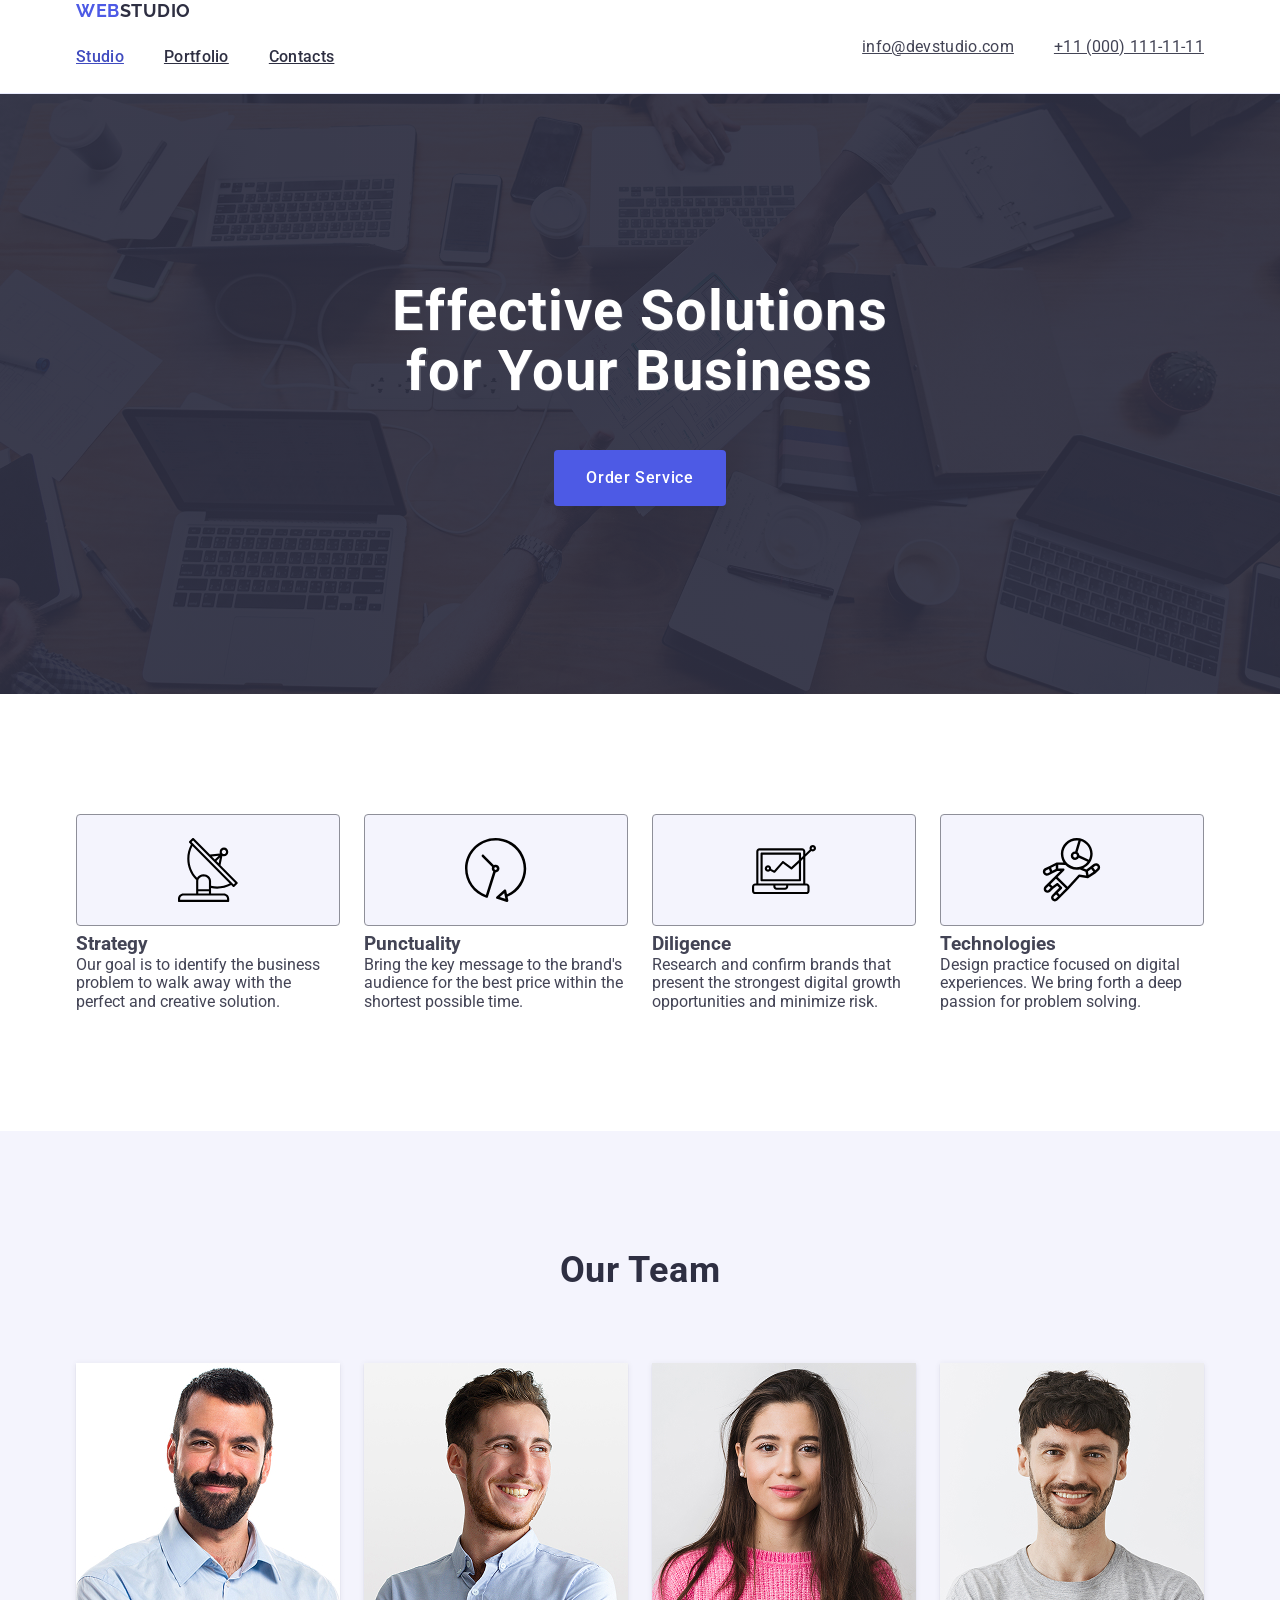
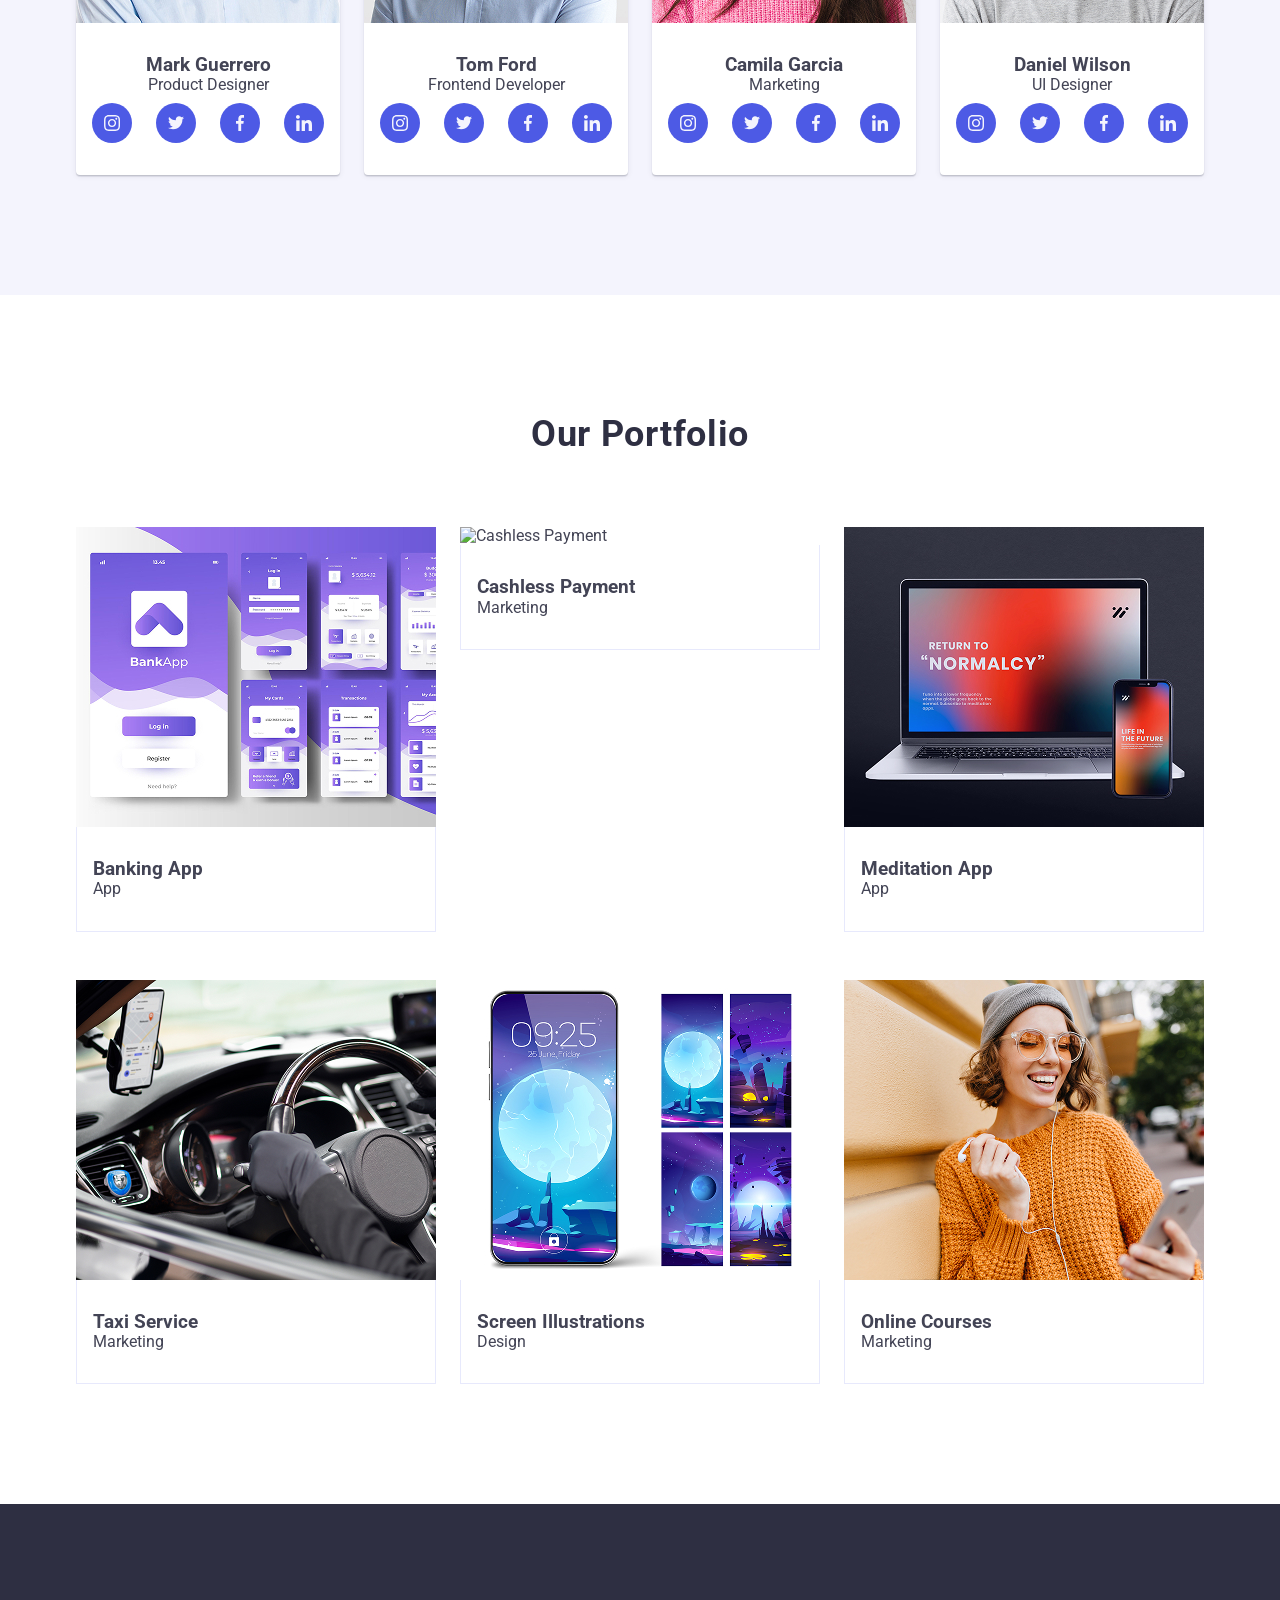
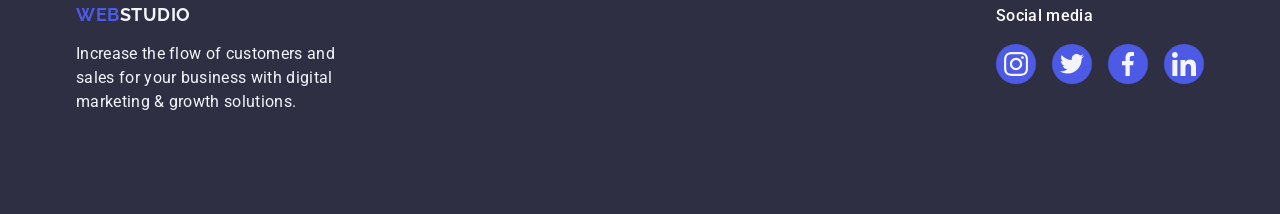
==== index.html @ 35b05208 "Fix: Moved index.html to root directory" ====
<!doctype html>
<html lang="en">
  <head>
    <meta charset="UTF-8" />
    <meta name="viewport" content="width=device-width, initial-scale=1.0" />
    <title>WebStudio</title>
    <link rel="preconnect" href="https://fonts.googleapis.com" />
    <link rel="preconnect" href="https://fonts.gstatic.com" crossorigin />
    <link
      href="https://fonts.googleapis.com/css2?family=Raleway:wght@700&family=Roboto:wght@400;500;700&display=swap"
      rel="stylesheet"
    />
    <link
      rel="stylesheet"
      href="https://cdnjs.cloudflare.com/ajax/libs/modern-normalize/2.0.0/modern-normalize.min.css"
    />
    <link rel="stylesheet" href="./css/styles.css" />
  </head>

  <body>
    <header class="header">
      <div class="container header-container">
        <nav class="header-nav">
          <a class="logo header-logo" href="./index.html"
            >Web<span class="logo-studio">Studio</span></a
          >
          <ul class="nav-list list">
            <li><a class="nav-link current" href="./index.html">Studio</a></li>
            <li><a class="nav-link" href="">Portfolio</a></li>
            <li><a class="nav-link" href="">Contacts</a></li>
          </ul>
        </nav>
        <address class="address">
          <ul class="address-list list">
            <li>
              <a class="address-link" href="mailto:info@devstudio.com"
                >info@devstudio.com</a
              >
            </li>
            <li>
              <a class="address-link" href="tel:+110001111111"
                >+11 (000) 111-11-11</a
              >
            </li>
          </ul>
        </address>
      </div>
    </header>

    <main>
      <section class="hero">
        <div class="container">
          <h1 class="hero-title">Effective Solutions for Your Business</h1>
          <button class="hero-btn" type="button">Order Service</button>
        </div>
      </section>

      <section class="section">
        <div class="container">
          <h2 class="visually-hidden">Features</h2>
          <ul class="features-list list">
            <li class="features-item">
              <div class="features-icon-box">
                <svg class="features-icon" width="64" height="64">
                  <use href="./images/icons.svg#icon-antenna"></use>
                </svg>
              </div>
              <h3 class="features-subtitle">Strategy</h3>
              <p class="features-text">
                Our goal is to identify the business problem to walk away with
                the perfect and creative solution.
              </p>
            </li>
            <li class="features-item">
              <div class="features-icon-box">
                <svg class="features-icon" width="64" height="64">
                  <use href="./images/icons.svg#icon-clock"></use>
                </svg>
              </div>
              <h3 class="features-subtitle">Punctuality</h3>
              <p class="features-text">
                Bring the key message to the brand's audience for the best price
                within the shortest possible time.
              </p>
            </li>
            <li class="features-item">
              <div class="features-icon-box">
                <svg class="features-icon" width="64" height="64">
                  <use href="./images/icons.svg#icon-diagram"></use>
                </svg>
              </div>
              <h3 class="features-subtitle">Diligence</h3>
              <p class="features-text">
                Research and confirm brands that present the strongest digital
                growth opportunities and minimize risk.
              </p>
            </li>
            <li class="features-item">
              <div class="features-icon-box">
                <svg class="features-icon" width="64" height="64">
                  <use href="./images/icons.svg#icon-astronaut"></use>
                </svg>
              </div>
              <h3 class="features-subtitle">Technologies</h3>
              <p class="features-text">
                Design practice focused on digital experiences. We bring forth a
                deep passion for problem solving.
              </p>
            </li>
          </ul>
        </div>
      </section>

      <section class="section team">
        <div class="container">
          <h2 class="section-title">Our Team</h2>
          <ul class="team-list list">
            <li class="team-item">
              <img
                src="./images/mark-guerrero.jpg"
                alt="Mark Guerrero"
                width="264"
              />
              <div class="team-content">
                <h3 class="team-subtitle">Mark Guerrero</h3>
                <p class="team-text">Product Designer</p>
                <ul class="social-list list">
                  <li class="social-item">
                    <a href="" class="social-link"
                      ><svg class="social-icon" width="16" height="16">
                        <use
                          href="./images/icons.svg#icon-instagram2"
                        ></use></svg
                    ></a>
                  </li>
                  <li class="social-item">
                    <a href="" class="social-link"
                      ><svg class="social-icon" width="16" height="16">
                        <use href="./images/icons.svg#icon-twitter"></use></svg
                    ></a>
                  </li>
                  <li class="social-item">
                    <a href="" class="social-link"
                      ><svg class="social-icon" width="16" height="16">
                        <use href="./images/icons.svg#icon-facebook"></use></svg
                    ></a>
                  </li>
                  <li class="social-item">
                    <a href="" class="social-link"
                      ><svg class="social-icon" width="16" height="16">
                        <use
                          href="./images/icons.svg#icon-linkedin1"
                        ></use></svg
                    ></a>
                  </li>
                </ul>
              </div>
            </li>
            <li class="team-item">
              <img src="./images/tom-ford.jpg" alt="Tom Ford" width="264" />
              <div class="team-content">
                <h3 class="team-subtitle">Tom Ford</h3>
                <p class="team-text">Frontend Developer</p>
                <ul class="social-list list">
                  <li class="social-item">
                    <a href="" class="social-link"
                      ><svg class="social-icon" width="16" height="16">
                        <use
                          href="./images/icons.svg#icon-instagram2"
                        ></use></svg
                    ></a>
                  </li>
                  <li class="social-item">
                    <a href="" class="social-link"
                      ><svg class="social-icon" width="16" height="16">
                        <use href="./images/icons.svg#icon-twitter"></use></svg
                    ></a>
                  </li>
                  <li class="social-item">
                    <a href="" class="social-link"
                      ><svg class="social-icon" width="16" height="16">
                        <use href="./images/icons.svg#icon-facebook"></use></svg
                    ></a>
                  </li>
                  <li class="social-item">
                    <a href="" class="social-link"
                      ><svg class="social-icon" width="16" height="16">
                        <use
                          href="./images/icons.svg#icon-linkedin1"
                        ></use></svg
                    ></a>
                  </li>
                </ul>
              </div>
            </li>
            <li class="team-item">
              <img
                src="./images/camila-garcia.jpg"
                alt="Camila Garcia"
                width="264"
              />
              <div class="team-content">
                <h3 class="team-subtitle">Camila Garcia</h3>
                <p class="team-text">Marketing</p>
                <ul class="social-list list">
                  <li class="social-item">
                    <a href="" class="social-link"
                      ><svg class="social-icon" width="16" height="16">
                        <use
                          href="./images/icons.svg#icon-instagram2"
                        ></use></svg
                    ></a>
                  </li>
                  <li class="social-item">
                    <a href="" class="social-link"
                      ><svg class="social-icon" width="16" height="16">
                        <use href="./images/icons.svg#icon-twitter"></use></svg
                    ></a>
                  </li>
                  <li class="social-item">
                    <a href="" class="social-link"
                      ><svg class="social-icon" width="16" height="16">
                        <use href="./images/icons.svg#icon-facebook"></use></svg
                    ></a>
                  </li>
                  <li class="social-item">
                    <a href="" class="social-link"
                      ><svg class="social-icon" width="16" height="16">
                        <use
                          href="./images/icons.svg#icon-linkedin1"
                        ></use></svg
                    ></a>
                  </li>
                </ul>
              </div>
            </li>
            <li class="team-item">
              <img
                src="./images/daniel-wilson.jpg"
                alt="Daniel Wilson"
                width="264"
              />
              <div class="team-content">
                <h3 class="team-subtitle">Daniel Wilson</h3>
                <p class="team-text">UI Designer</p>
                <ul class="social-list list">
                  <li class="social-item">
                    <a href="" class="social-link"
                      ><svg class="social-icon" width="16" height="16">
                        <use
                          href="./images/icons.svg#icon-instagram2"
                        ></use></svg
                    ></a>
                  </li>
                  <li class="social-item">
                    <a href="" class="social-link"
                      ><svg class="social-icon" width="16" height="16">
                        <use href="./images/icons.svg#icon-twitter"></use></svg
                    ></a>
                  </li>
                  <li class="social-item">
                    <a href="" class="social-link"
                      ><svg class="social-icon" width="16" height="16">
                        <use href="./images/icons.svg#icon-facebook"></use></svg
                    ></a>
                  </li>
                  <li class="social-item">
                    <a href="" class="social-link"
                      ><svg class="social-icon" width="16" height="16">
                        <use
                          href="./images/icons.svg#icon-linkedin1"
                        ></use></svg
                    ></a>
                  </li>
                </ul>
              </div>
            </li>
          </ul>
        </div>
      </section>

      <section class="section">
        <div class="container">
          <h2 class="section-title">Our Portfolio</h2>
          <ul class="portfolio-list list">
            <li class="portfolio-item">
              <div class="portfolio-overlay-box">
                <img
                  src="./images/banking-app.jpg"
                  alt="Banking App"
                  width="360"
                />
                <div class="portfolio-overlay"></div>
              </div>
              <div class="portfolio-info">
                <h3 class="portfolio-subtitle">Banking App</h3>
                <p class="portfolio-text">App</p>
              </div>
            </li>
            <li class="portfolio-item">
              <div class="portfolio-overlay-box">
                <img
                  src="./images/cashless-payment.jpg"
                  alt="Cashless Payment"
                  width="360"
                />
                <div class="portfolio-overlay">
                  <p class="portfolio-overlay-text">
                    14 Stylish and User-Friendly App Design Concepts · Task
                    Manager App · Calorie Tracker App · Exotic Fruit Ecommerce
                    App · Cloud Storage App
                  </p>
                </div>
              </div>
              <div class="portfolio-info">
                <h3 class="portfolio-subtitle">Cashless Payment</h3>
                <p class="portfolio-text">Marketing</p>
              </div>
            </li>
            <li class="portfolio-item">
              <div class="portfolio-overlay-box">
                <img
                  src="./images/meditation-app.jpg"
                  alt="Meditation App"
                  width="360"
                />
                <div class="portfolio-overlay"></div>
              </div>
              <div class="portfolio-info">
                <h3 class="portfolio-subtitle">Meditation App</h3>
                <p class="portfolio-text">App</p>
              </div>
            </li>
            <li class="portfolio-item">
              <div class="portfolio-overlay-box">
                <img
                  src="./images/taxi-service.jpg"
                  alt="Taxi Service"
                  width="360"
                />
                <div class="portfolio-overlay"></div>
              </div>
              <div class="portfolio-info">
                <h3 class="portfolio-subtitle">Taxi Service</h3>
                <p class="portfolio-text">Marketing</p>
              </div>
            </li>
            <li class="portfolio-item">
              <div class="portfolio-overlay-box">
                <img
                  src="./images/screen-illustrations.jpg"
                  alt="Screen"
                  width="360"
                />
                <div class="portfolio-overlay"></div>
              </div>
              <div class="portfolio-info">
                <h3 class="portfolio-subtitle">Screen Illustrations</h3>
                <p class="portfolio-text">Design</p>
              </div>
            </li>
            <li class="portfolio-item">
              <div class="portfolio-overlay-box">
                <img
                  src="./images/online-courses.jpg"
                  alt="Courses"
                  width="360"
                />
                <div class="portfolio-overlay"></div>
              </div>
              <div class="portfolio-info">
                <h3 class="portfolio-subtitle">Online Courses</h3>
                <p class="portfolio-text">Marketing</p>
              </div>
            </li>
          </ul>
        </div>
      </section>
    </main>

    <footer class="footer">
      <div class="container footer-container">
        <div class="footer-logo-box">
          <a class="logo footer-logo" href="./index.html"
            >Web<span class="logo-studio-footer">Studio</span></a
          >
          <p class="footer-text">
            Increase the flow of customers and sales for your business with
            digital marketing & growth solutions.
          </p>
        </div>
        <div class="footer-social-box">
          <p class="footer-social-text">Social media</p>
          <ul class="footer-social-list list">
            <li class="footer-social-item">
              <a href="" class="footer-social-link"
                ><svg class="footer-social-icon" width="24" height="24">
                  <use href="./images/icons.svg#icon-instagram2"></use></svg
              ></a>
            </li>
            <li class="footer-social-item">
              <a href="" class="footer-social-link"
                ><svg class="footer-social-icon" width="24" height="24">
                  <use href="./images/icons.svg#icon-twitter"></use></svg
              ></a>
            </li>
            <li class="footer-social-item">
              <a href="" class="footer-social-link"
                ><svg class="footer-social-icon" width="24" height="24">
                  <use href="./images/icons.svg#icon-facebook"></use></svg
              ></a>
            </li>
            <li class="footer-social-item">
              <a href="" class="footer-social-link"
                ><svg class="footer-social-icon" width="24" height="24">
                  <use href="./images/icons.svg#icon-linkedin1"></use></svg
              ></a>
            </li>
          </ul>
        </div>
      </div>
    </footer>
  </body>
</html>
---- css/styles.css ----
/* --- RESET --- */
h1,
h2,
h3,
h4,
h5,
h6,
p {
  margin: 0;
}

ul,
ol {
  margin: 0;
  padding: 0;
  list-style: none;
}

img {
  display: block;
  max-width: 100%;
  height: auto;
}

/* --- GLOBAL --- */
body {
  font-family: "Roboto", sans-serif;
  color: #434455;
  background-color: #ffffff;
}

.container {
  width: 1158px;
  padding: 0 15px;
  margin: 0 auto;
}

.section {
  padding: 120px 0;
}

.list {
  list-style: none;
}

.visually-hidden {
  position: absolute;
  width: 1px;
  height: 1px;
  margin: -1px;
  border: 0;
  padding: 0;
  white-space: nowrap;
  clip-path: inset(100%);
  clip: rect(0 0 0 0);
  overflow: hidden;
}

/* --- HEADER --- */
.header {
  border-bottom: 1px solid #e7e9fc;
  box-shadow:
    0px 2px 1px rgba(46, 47, 66, 0.08),
    0px 1px 1px rgba(46, 47, 66, 0.16),
    0px 1px 6px rgba(46, 47, 66, 0.08);
}

.header-container {
  display: flex;
  align-items: center;
}

.logo {
  font-family: "Raleway", sans-serif;
  font-weight: 700;
  font-size: 18px;
  line-height: 1.17;
  letter-spacing: 0.03em;
  text-transform: uppercase;
  color: #4d5ae5;
  text-decoration: none;
}

.logo-studio {
  color: #2e2f42;
}

.header-logo {
  margin-right: 76px;
}

.nav-list {
  display: flex;
  gap: 40px;
}

.nav-link {
  font-weight: 500;
  font-size: 16px;
  line-height: 1.5;
  letter-spacing: 0.02em;
  color: #2e2f42;
  padding: 24px 0;
  display: block;
  transition: color 250ms cubic-bezier(0.4, 0, 0.2, 1);
}

.nav-link:hover,
.nav-link:focus,
.nav-link.current {
  color: #404bbf;
}

.address {
  font-style: normal;
  margin-left: auto;
}

.address-list {
  display: flex;
  gap: 40px;
}

.address-link {
  font-size: 16px;
  line-height: 1.5;
  letter-spacing: 0.02em;
  color: #434455;
  transition: color 250ms cubic-bezier(0.4, 0, 0.2, 1);
}

.address-link:hover,
.address-link:focus {
  color: #404bbf;
}

/* --- HERO (Düzeltilmiş Karartma ve Genişlik) --- */
.hero {
  max-width: 1440px;
  margin: 0 auto;
  background-color: #2e2f42;
  background-image:
    linear-gradient(rgba(46, 47, 66, 0.8), rgba(46, 47, 66, 0.8)),
    url("../images/hero-bg.jpg");
  background-repeat: no-repeat;
  background-position: center;
  background-size: cover;
  padding: 188px 0;
  text-align: center;
}

.hero-title {
  font-weight: 700;
  font-size: 56px;
  line-height: 1.07;
  letter-spacing: 0.02em;
  color: #ffffff;
  max-width: 496px;
  margin: 0 auto 48px;
}

.hero-btn {
  background-color: #4d5ae5;
  font-family: inherit;
  font-weight: 500;
  font-size: 16px;
  line-height: 1.5;
  letter-spacing: 0.04em;
  color: #ffffff;
  cursor: pointer;
  border: none;
  border-radius: 4px;
  padding: 16px 32px;
  min-width: 169px;
  transition: background-color 250ms cubic-bezier(0.4, 0, 0.2, 1);
}

.hero-btn:hover,
.hero-btn:focus {
  background-color: #404bbf;
}

/* --- FEATURES --- */
.features-list {
  display: flex;
  gap: 24px;
}

.features-item {
  width: calc((100% - 72px) / 4);
}

.features-icon-box {
  display: flex;
  align-items: center;
  justify-content: center;
  height: 112px;
  background-color: #f4f4fd;
  border-radius: 4px;
  margin-bottom: 8px;
  border: 1px solid #8e8f99;
}

/* --- TEAM --- */
.team {
  background-color: #f4f4fd;
}

.section-title {
  font-size: 36px;
  line-height: 1.11;
  text-align: center;
  letter-spacing: 0.02em;
  text-transform: capitalize;
  color: #2e2f42;
  margin-bottom: 72px;
}

.team-list {
  display: flex;
  gap: 24px;
}

.team-item {
  background-color: #ffffff;
  width: calc((100% - 72px) / 4);
  border-radius: 0 0 4px 4px;
  box-shadow:
    0px 1px 6px rgba(46, 47, 66, 0.08),
    0px 1px 1px rgba(46, 47, 66, 0.16),
    0px 2px 1px rgba(46, 47, 66, 0.08);
}

.team-content {
  padding: 32px 0;
  text-align: center;
}

.social-list {
  display: flex;
  justify-content: center;
  gap: 24px;
  margin-top: 8px;
}

.social-link {
  width: 40px;
  height: 40px;
  background-color: #4d5ae5;
  border-radius: 50%;
  display: flex;
  align-items: center;
  justify-content: center;
  transition: background-color 250ms cubic-bezier(0.4, 0, 0.2, 1);
}

.social-link:hover,
.social-link:focus {
  background-color: #404bbf;
}

.social-icon {
  fill: #f4f4fd;
}

/* --- PORTFOLIO --- */
.portfolio-list {
  display: flex;
  flex-wrap: wrap;
  column-gap: 24px;
  row-gap: 48px;
}

.portfolio-item {
  width: calc((100% - 48px) / 3);
  transition: box-shadow 250ms cubic-bezier(0.4, 0, 0.2, 1);
}

.portfolio-item:hover {
  box-shadow:
    0px 1px 6px rgba(46, 47, 66, 0.08),
    0px 1px 1px rgba(46, 47, 66, 0.16),
    0px 2px 1px rgba(46, 47, 66, 0.08);
}

.portfolio-overlay-box {
  position: relative;
  overflow: hidden;
}

.portfolio-overlay {
  position: absolute;
  top: 0;
  left: 0;
  width: 100%;
  height: 100%;
  background-color: #4d5ae5;
  padding: 40px 32px;
  transform: translateY(100%);
  transition: transform 250ms cubic-bezier(0.4, 0, 0.2, 1);
}

.portfolio-item:hover .portfolio-overlay {
  transform: translateY(0);
}

.portfolio-overlay-text {
  color: #f4f4fd;
  font-size: 16px;
  line-height: 1.5;
  letter-spacing: 0.02em;
}

.portfolio-info {
  padding: 32px 16px;
  border: 1px solid #e7e9fc;
  border-top: none;
}

/* --- FOOTER (Düzenlendi) --- */
.footer {
  background-color: #2e2f42;
  padding: 100px 0;
}

.footer-container {
  display: flex;
  align-items: baseline;
}

.footer-logo-box {
  margin-right: 120px;
}

.logo-studio-footer {
  color: #f4f4fd;
}

.footer-text {
  color: #f4f4fd;
  line-height: 1.5;
  letter-spacing: 0.02em;
  max-width: 264px;
  margin-top: 16px;
}

.footer-social-box {
  margin-left: auto;
}

.footer-social-text {
  font-weight: 500;
  font-size: 16px;
  line-height: 1.5;
  letter-spacing: 0.02em;
  color: #ffffff;
  margin-bottom: 16px;
}

.footer-social-list {
  display: flex;
  gap: 16px;
}

.footer-social-link {
  width: 40px;
  height: 40px;
  background-color: #4d5ae5;
  border-radius: 50%;
  display: flex;
  align-items: center;
  justify-content: center;
  transition: background-color 250ms cubic-bezier(0.4, 0, 0.2, 1);
}

.footer-social-link:hover,
.footer-social-link:focus {
  background-color: #31d0aa;
}

.footer-social-icon {
  fill: #f4f4fd;
}
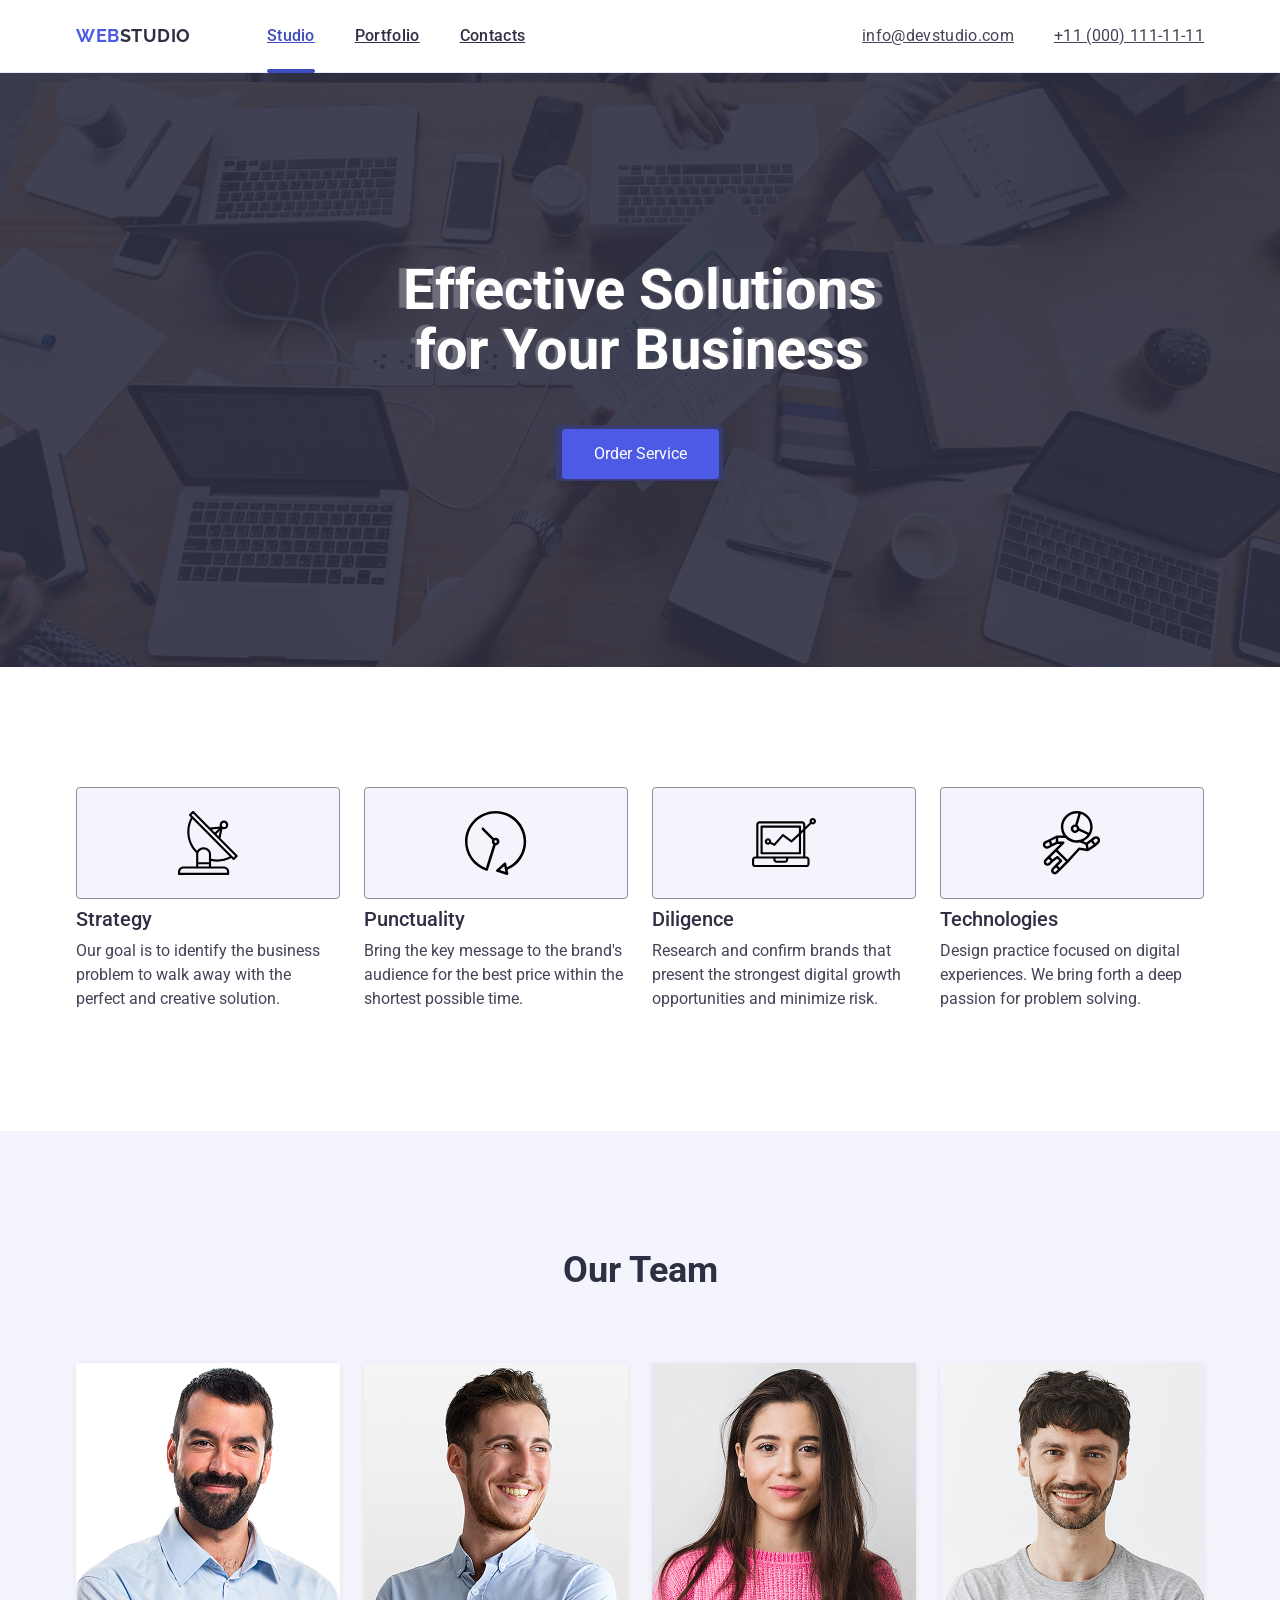
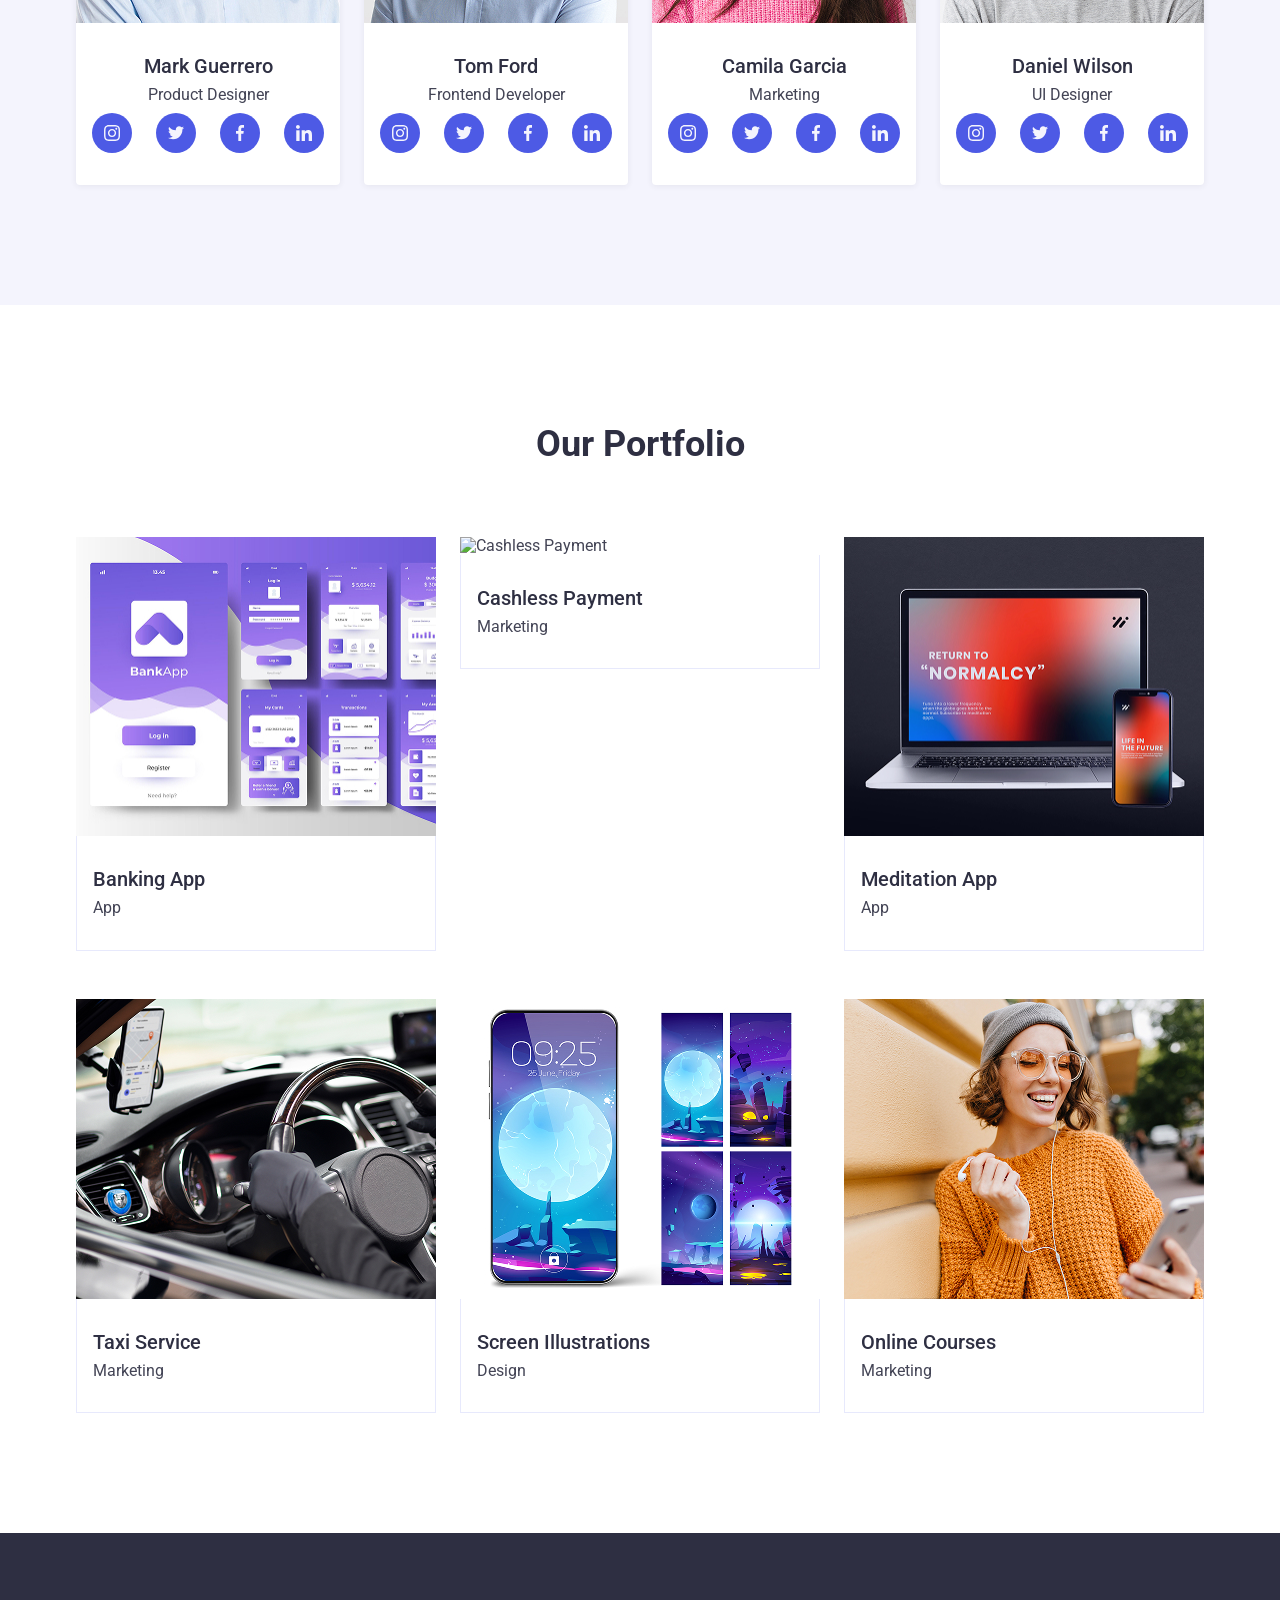
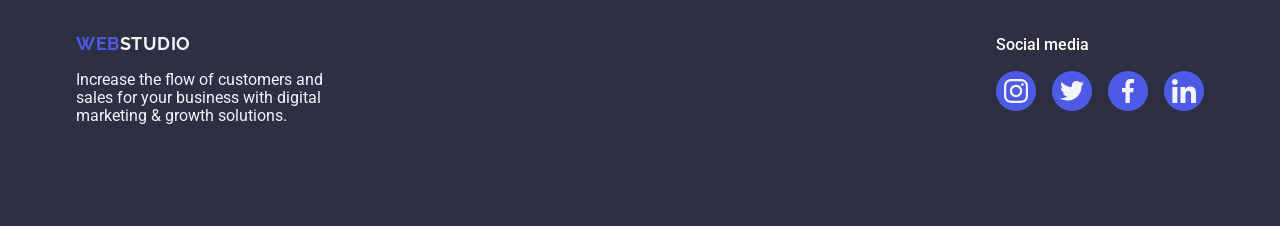
==== commit db3fbeed: "Final: Portfolio overlay and header fix" ====
--- a/index.html
+++ b/index.html
@@ -61,7 +61,7 @@
           <ul class="features-list list">
             <li class="features-item">
               <div class="features-icon-box">
-                <svg class="features-icon" width="64" height="64">
+                <svg width="64" height="64">
                   <use href="./images/icons.svg#icon-antenna"></use>
                 </svg>
               </div>
@@ -73,7 +73,7 @@
             </li>
             <li class="features-item">
               <div class="features-icon-box">
-                <svg class="features-icon" width="64" height="64">
+                <svg width="64" height="64">
                   <use href="./images/icons.svg#icon-clock"></use>
                 </svg>
               </div>
@@ -85,7 +85,7 @@
             </li>
             <li class="features-item">
               <div class="features-icon-box">
-                <svg class="features-icon" width="64" height="64">
+                <svg width="64" height="64">
                   <use href="./images/icons.svg#icon-diagram"></use>
                 </svg>
               </div>
@@ -97,7 +97,7 @@
             </li>
             <li class="features-item">
               <div class="features-icon-box">
-                <svg class="features-icon" width="64" height="64">
+                <svg width="64" height="64">
                   <use href="./images/icons.svg#icon-astronaut"></use>
                 </svg>
               </div>
@@ -290,7 +290,11 @@
                   alt="Banking App"
                   width="360"
                 />
-                <div class="portfolio-overlay"></div>
+                <div class="portfolio-overlay">
+                  <p class="portfolio-overlay-text">
+                    14 Stylish and User-Friendly App Design Concepts
+                  </p>
+                </div>
               </div>
               <div class="portfolio-info">
                 <h3 class="portfolio-subtitle">Banking App</h3>
@@ -324,7 +328,11 @@
                   alt="Meditation App"
                   width="360"
                 />
-                <div class="portfolio-overlay"></div>
+                <div class="portfolio-overlay">
+                  <p class="portfolio-overlay-text">
+                    14 Stylish and User-Friendly App Design Concepts
+                  </p>
+                </div>
               </div>
               <div class="portfolio-info">
                 <h3 class="portfolio-subtitle">Meditation App</h3>
@@ -338,7 +346,11 @@
                   alt="Taxi Service"
                   width="360"
                 />
-                <div class="portfolio-overlay"></div>
+                <div class="portfolio-overlay">
+                  <p class="portfolio-overlay-text">
+                    14 Stylish and User-Friendly App Design Concepts
+                  </p>
+                </div>
               </div>
               <div class="portfolio-info">
                 <h3 class="portfolio-subtitle">Taxi Service</h3>
@@ -349,10 +361,14 @@
               <div class="portfolio-overlay-box">
                 <img
                   src="./images/screen-illustrations.jpg"
-                  alt="Screen"
-                  width="360"
-                />
-                <div class="portfolio-overlay"></div>
+                  alt="Screen Illustrations"
+                  width="360"
+                />
+                <div class="portfolio-overlay">
+                  <p class="portfolio-overlay-text">
+                    14 Stylish and User-Friendly App Design Concepts
+                  </p>
+                </div>
               </div>
               <div class="portfolio-info">
                 <h3 class="portfolio-subtitle">Screen Illustrations</h3>
@@ -363,10 +379,14 @@
               <div class="portfolio-overlay-box">
                 <img
                   src="./images/online-courses.jpg"
-                  alt="Courses"
-                  width="360"
-                />
-                <div class="portfolio-overlay"></div>
+                  alt="Online Courses"
+                  width="360"
+                />
+                <div class="portfolio-overlay">
+                  <p class="portfolio-overlay-text">
+                    14 Stylish and User-Friendly App Design Concepts
+                  </p>
+                </div>
               </div>
               <div class="portfolio-info">
                 <h3 class="portfolio-subtitle">Online Courses</h3>
--- a/css/styles.css
+++ b/css/styles.css
@@ -1,4 +1,4 @@
-/* --- RESET --- */
+/* --- RESET & GLOBALS --- */
 h1,
 h2,
 h3,
@@ -22,7 +22,6 @@
   height: auto;
 }
 
-/* --- GLOBAL --- */
 body {
   font-family: "Roboto", sans-serif;
   color: #434455;
@@ -56,7 +55,7 @@
   overflow: hidden;
 }
 
-/* --- HEADER --- */
+/* --- HEADER (TOP LINE - YATAY HİZALAMA) --- */
 .header {
   border-bottom: 1px solid #e7e9fc;
   box-shadow:
@@ -66,6 +65,11 @@
 }
 
 .header-container {
+  display: flex;
+  align-items: center;
+}
+
+.header-nav {
   display: flex;
   align-items: center;
 }
@@ -87,6 +91,7 @@
 
 .header-logo {
   margin-right: 76px;
+  padding: 24px 0;
 }
 
 .nav-list {
@@ -95,6 +100,7 @@
 }
 
 .nav-link {
+  position: relative;
   font-weight: 500;
   font-size: 16px;
   line-height: 1.5;
@@ -103,6 +109,17 @@
   padding: 24px 0;
   display: block;
   transition: color 250ms cubic-bezier(0.4, 0, 0.2, 1);
+}
+
+.nav-link.current::after {
+  content: "";
+  position: absolute;
+  left: 0;
+  bottom: -1px;
+  width: 100%;
+  height: 4px;
+  background-color: #404bbf;
+  border-radius: 2px;
 }
 
 .nav-link:hover,
@@ -134,13 +151,13 @@
   color: #404bbf;
 }
 
-/* --- HERO (Düzeltilmiş Karartma ve Genişlik) --- */
+/* --- HERO --- */
 .hero {
   max-width: 1440px;
   margin: 0 auto;
   background-color: #2e2f42;
   background-image:
-    linear-gradient(rgba(46, 47, 66, 0.8), rgba(46, 47, 66, 0.8)),
+    linear-gradient(rgba(46, 47, 66, 0.7), rgba(46, 47, 66, 0.7)),
     url("../images/hero-bg.jpg");
   background-repeat: no-repeat;
   background-position: center;
@@ -150,10 +167,8 @@
 }
 
 .hero-title {
-  font-weight: 700;
   font-size: 56px;
   line-height: 1.07;
-  letter-spacing: 0.02em;
   color: #ffffff;
   max-width: 496px;
   margin: 0 auto 48px;
@@ -161,22 +176,15 @@
 
 .hero-btn {
   background-color: #4d5ae5;
-  font-family: inherit;
-  font-weight: 500;
-  font-size: 16px;
-  line-height: 1.5;
-  letter-spacing: 0.04em;
   color: #ffffff;
-  cursor: pointer;
   border: none;
   border-radius: 4px;
   padding: 16px 32px;
-  min-width: 169px;
+  cursor: pointer;
   transition: background-color 250ms cubic-bezier(0.4, 0, 0.2, 1);
 }
 
-.hero-btn:hover,
-.hero-btn:focus {
+.hero-btn:hover {
   background-color: #404bbf;
 }
 
@@ -201,6 +209,19 @@
   border: 1px solid #8e8f99;
 }
 
+.features-subtitle {
+  font-weight: 500;
+  font-size: 20px;
+  line-height: 1.2;
+  color: #2e2f42;
+  margin-bottom: 8px;
+}
+
+.features-text {
+  font-size: 16px;
+  line-height: 1.5;
+}
+
 /* --- TEAM --- */
 .team {
   background-color: #f4f4fd;
@@ -210,8 +231,6 @@
   font-size: 36px;
   line-height: 1.11;
   text-align: center;
-  letter-spacing: 0.02em;
-  text-transform: capitalize;
   color: #2e2f42;
   margin-bottom: 72px;
 }
@@ -225,10 +244,7 @@
   background-color: #ffffff;
   width: calc((100% - 72px) / 4);
   border-radius: 0 0 4px 4px;
-  box-shadow:
-    0px 1px 6px rgba(46, 47, 66, 0.08),
-    0px 1px 1px rgba(46, 47, 66, 0.16),
-    0px 2px 1px rgba(46, 47, 66, 0.08);
+  box-shadow: 0px 1px 6px rgba(46, 47, 66, 0.08);
 }
 
 .team-content {
@@ -236,11 +252,21 @@
   text-align: center;
 }
 
+.team-subtitle {
+  font-weight: 500;
+  font-size: 20px;
+  color: #2e2f42;
+  margin-bottom: 8px;
+}
+
+.team-text {
+  margin-bottom: 8px;
+}
+
 .social-list {
   display: flex;
   justify-content: center;
   gap: 24px;
-  margin-top: 8px;
 }
 
 .social-link {
@@ -254,13 +280,8 @@
   transition: background-color 250ms cubic-bezier(0.4, 0, 0.2, 1);
 }
 
-.social-link:hover,
-.social-link:focus {
+.social-link:hover {
   background-color: #404bbf;
-}
-
-.social-icon {
-  fill: #f4f4fd;
 }
 
 /* --- PORTFOLIO --- */
@@ -277,10 +298,7 @@
 }
 
 .portfolio-item:hover {
-  box-shadow:
-    0px 1px 6px rgba(46, 47, 66, 0.08),
-    0px 1px 1px rgba(46, 47, 66, 0.16),
-    0px 2px 1px rgba(46, 47, 66, 0.08);
+  box-shadow: 0px 1px 6px rgba(46, 47, 66, 0.08);
 }
 
 .portfolio-overlay-box {
@@ -291,24 +309,17 @@
 .portfolio-overlay {
   position: absolute;
   top: 0;
-  left: 0;
+  background-color: #4d5ae5;
   width: 100%;
   height: 100%;
-  background-color: #4d5ae5;
-  padding: 40px 32px;
   transform: translateY(100%);
   transition: transform 250ms cubic-bezier(0.4, 0, 0.2, 1);
+  padding: 40px 32px;
+  color: #f4f4fd;
 }
 
 .portfolio-item:hover .portfolio-overlay {
   transform: translateY(0);
-}
-
-.portfolio-overlay-text {
-  color: #f4f4fd;
-  font-size: 16px;
-  line-height: 1.5;
-  letter-spacing: 0.02em;
 }
 
 .portfolio-info {
@@ -317,7 +328,14 @@
   border-top: none;
 }
 
-/* --- FOOTER (Düzenlendi) --- */
+.portfolio-subtitle {
+  font-weight: 500;
+  font-size: 20px;
+  color: #2e2f42;
+  margin-bottom: 8px;
+}
+
+/* --- FOOTER --- */
 .footer {
   background-color: #2e2f42;
   padding: 100px 0;
@@ -338,8 +356,6 @@
 
 .footer-text {
   color: #f4f4fd;
-  line-height: 1.5;
-  letter-spacing: 0.02em;
   max-width: 264px;
   margin-top: 16px;
 }
@@ -349,11 +365,8 @@
 }
 
 .footer-social-text {
-  font-weight: 500;
-  font-size: 16px;
-  line-height: 1.5;
-  letter-spacing: 0.02em;
   color: #ffffff;
+  font-weight: 500;
   margin-bottom: 16px;
 }
 
@@ -373,11 +386,6 @@
   transition: background-color 250ms cubic-bezier(0.4, 0, 0.2, 1);
 }
 
-.footer-social-link:hover,
-.footer-social-link:focus {
+.footer-social-link:hover {
   background-color: #31d0aa;
 }
-
-.footer-social-icon {
-  fill: #f4f4fd;
-}
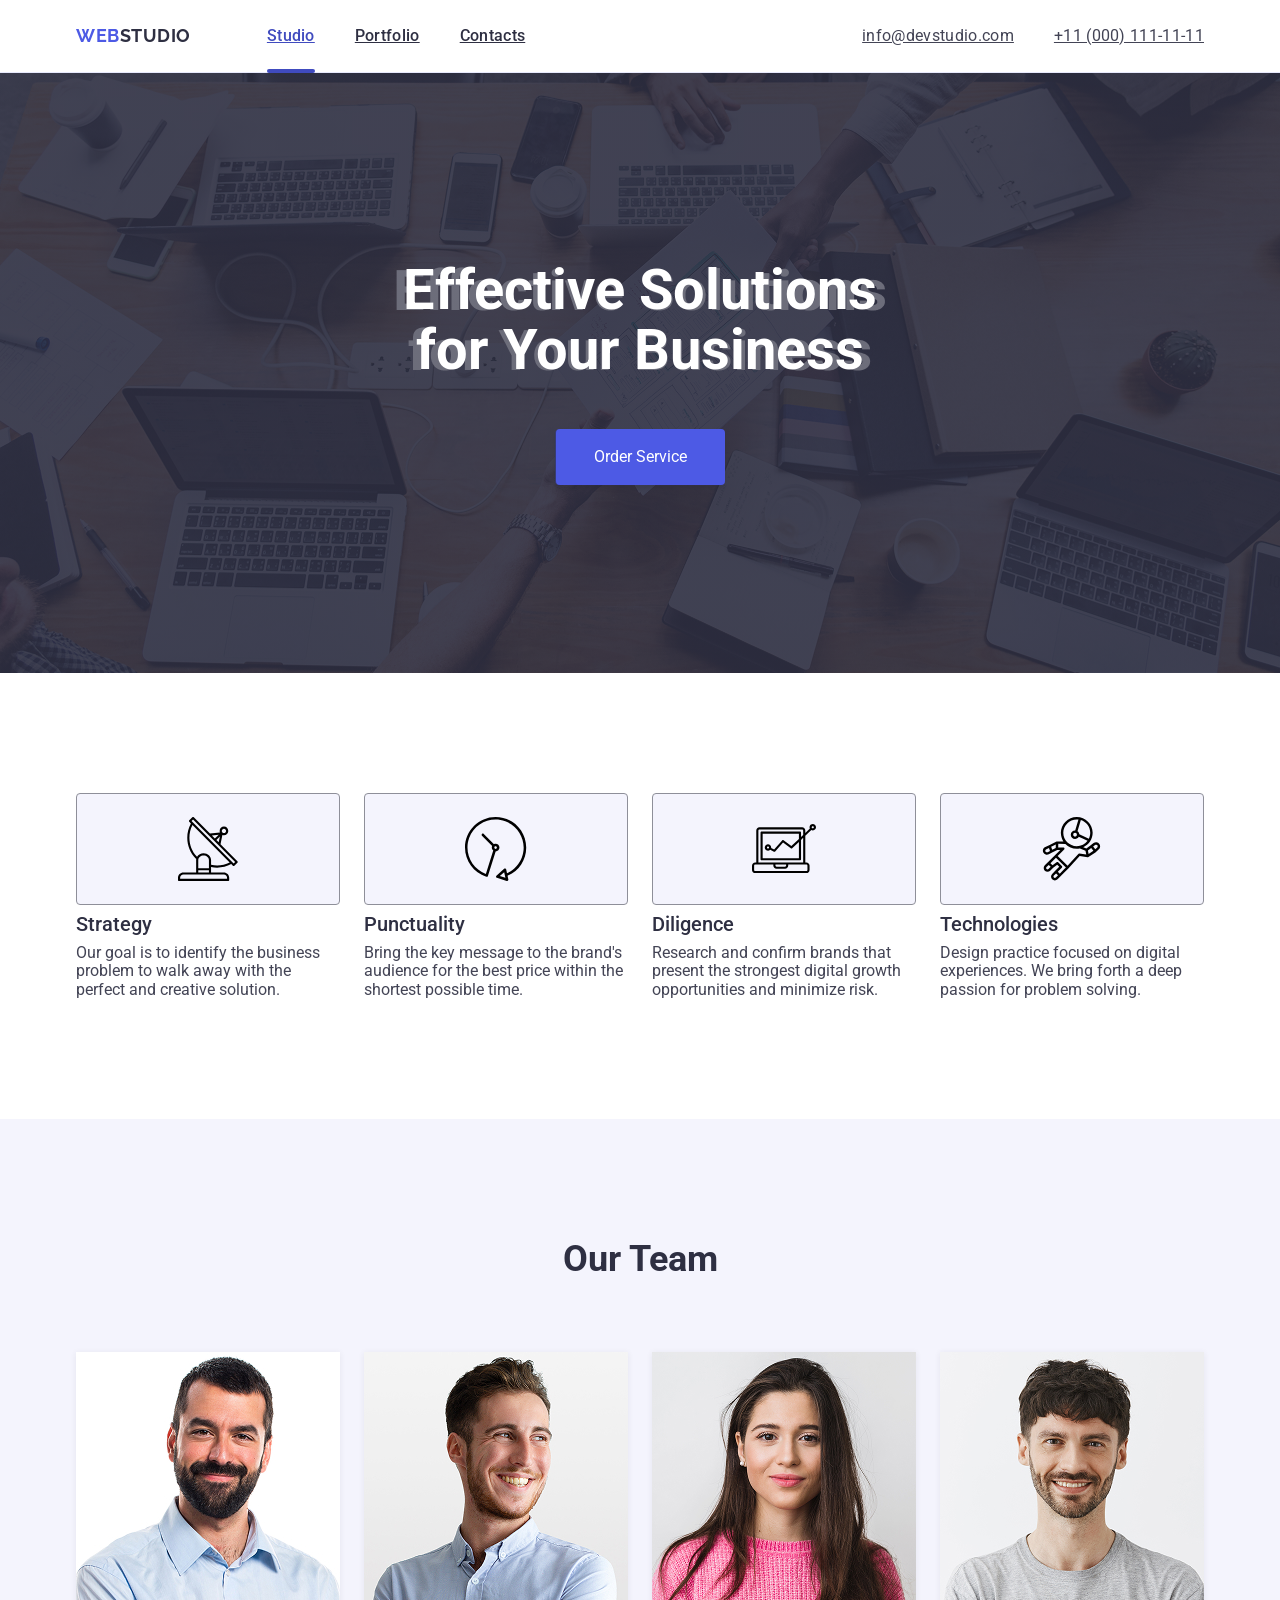
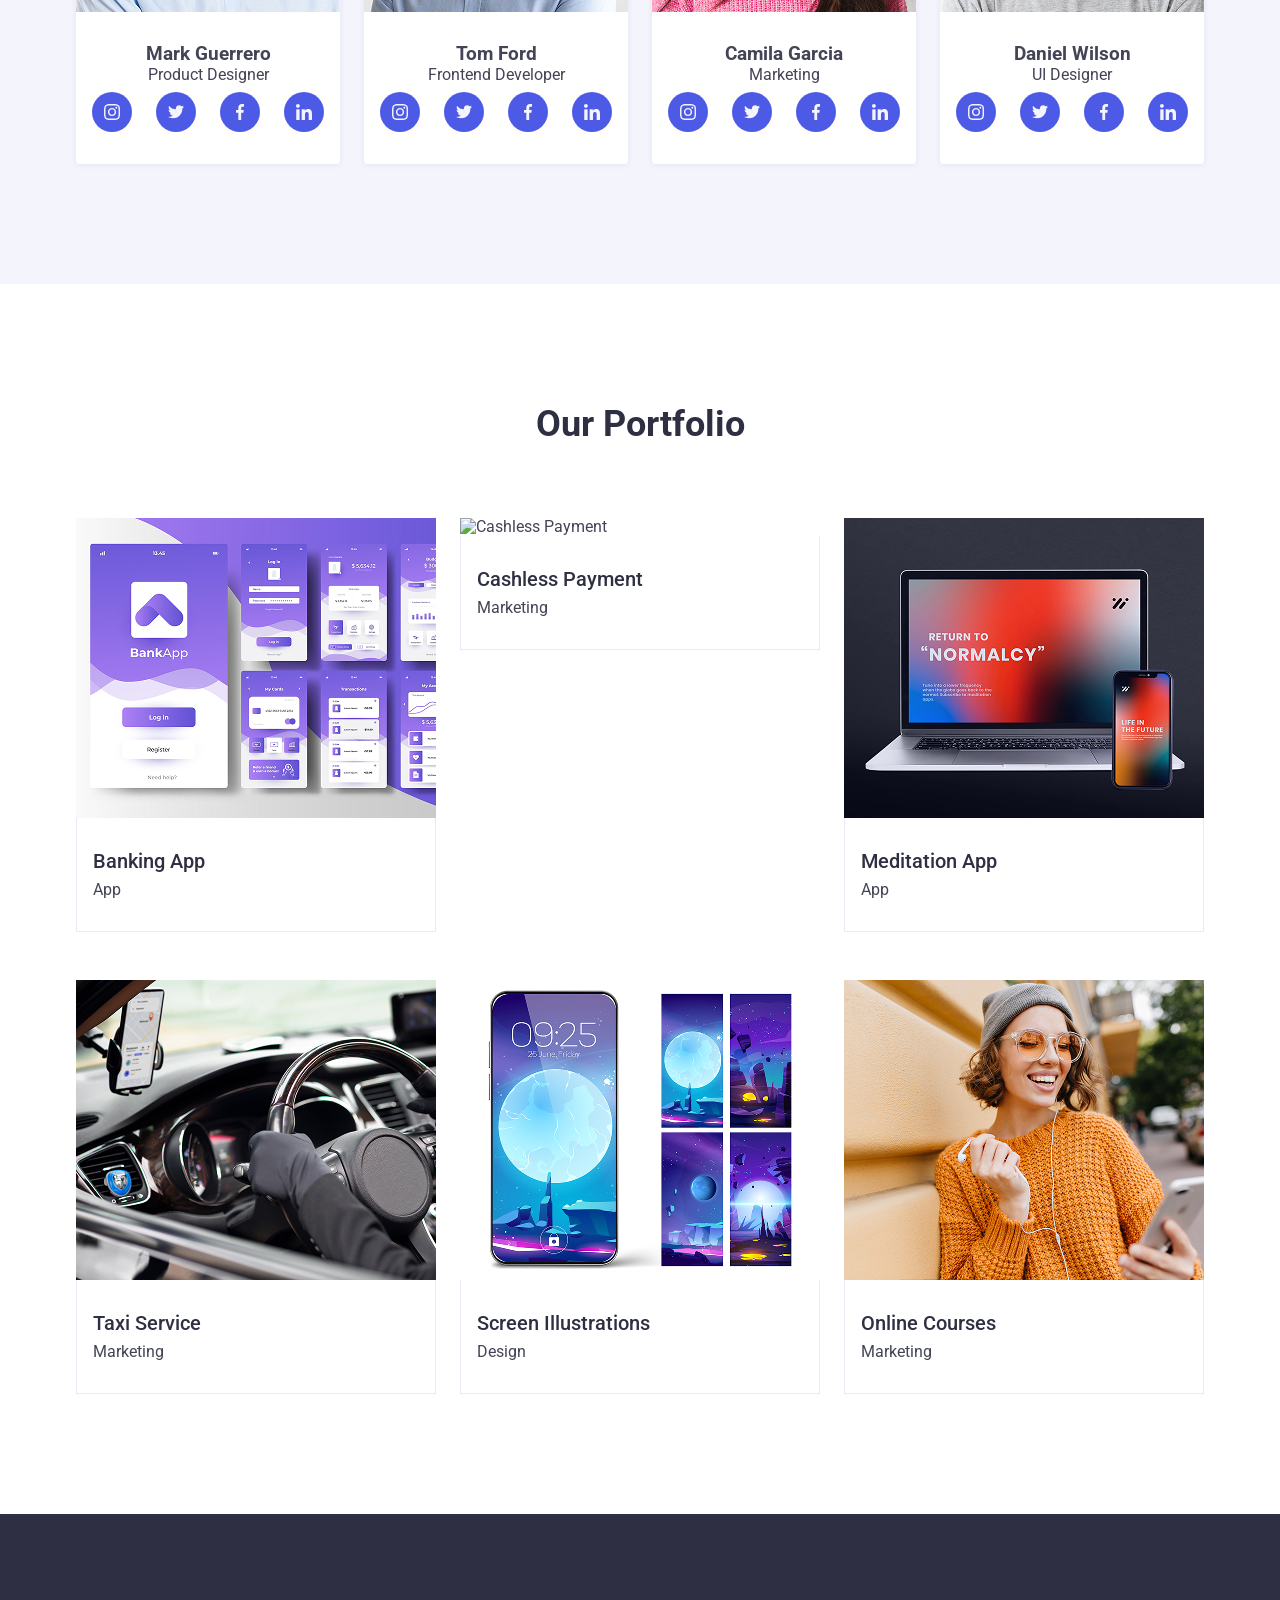
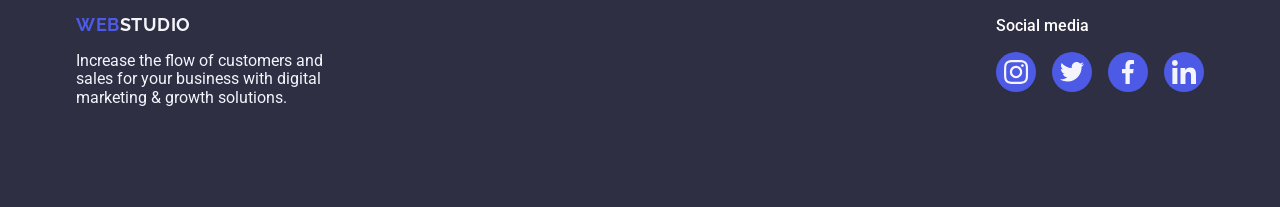
==== commit 4c7d7ea1: "Final: Portfolio overlay fixed and header aligned" ====
--- a/index.html
+++ b/index.html
@@ -127,7 +127,7 @@
                 <ul class="social-list list">
                   <li class="social-item">
                     <a href="" class="social-link"
-                      ><svg class="social-icon" width="16" height="16">
+                      ><svg width="16" height="16">
                         <use
                           href="./images/icons.svg#icon-instagram2"
                         ></use></svg
@@ -135,19 +135,19 @@
                   </li>
                   <li class="social-item">
                     <a href="" class="social-link"
-                      ><svg class="social-icon" width="16" height="16">
+                      ><svg width="16" height="16">
                         <use href="./images/icons.svg#icon-twitter"></use></svg
                     ></a>
                   </li>
                   <li class="social-item">
                     <a href="" class="social-link"
-                      ><svg class="social-icon" width="16" height="16">
+                      ><svg width="16" height="16">
                         <use href="./images/icons.svg#icon-facebook"></use></svg
                     ></a>
                   </li>
                   <li class="social-item">
                     <a href="" class="social-link"
-                      ><svg class="social-icon" width="16" height="16">
+                      ><svg width="16" height="16">
                         <use
                           href="./images/icons.svg#icon-linkedin1"
                         ></use></svg
@@ -164,7 +164,7 @@
                 <ul class="social-list list">
                   <li class="social-item">
                     <a href="" class="social-link"
-                      ><svg class="social-icon" width="16" height="16">
+                      ><svg width="16" height="16">
                         <use
                           href="./images/icons.svg#icon-instagram2"
                         ></use></svg
@@ -172,19 +172,19 @@
                   </li>
                   <li class="social-item">
                     <a href="" class="social-link"
-                      ><svg class="social-icon" width="16" height="16">
+                      ><svg width="16" height="16">
                         <use href="./images/icons.svg#icon-twitter"></use></svg
                     ></a>
                   </li>
                   <li class="social-item">
                     <a href="" class="social-link"
-                      ><svg class="social-icon" width="16" height="16">
+                      ><svg width="16" height="16">
                         <use href="./images/icons.svg#icon-facebook"></use></svg
                     ></a>
                   </li>
                   <li class="social-item">
                     <a href="" class="social-link"
-                      ><svg class="social-icon" width="16" height="16">
+                      ><svg width="16" height="16">
                         <use
                           href="./images/icons.svg#icon-linkedin1"
                         ></use></svg
@@ -205,7 +205,7 @@
                 <ul class="social-list list">
                   <li class="social-item">
                     <a href="" class="social-link"
-                      ><svg class="social-icon" width="16" height="16">
+                      ><svg width="16" height="16">
                         <use
                           href="./images/icons.svg#icon-instagram2"
                         ></use></svg
@@ -213,19 +213,19 @@
                   </li>
                   <li class="social-item">
                     <a href="" class="social-link"
-                      ><svg class="social-icon" width="16" height="16">
+                      ><svg width="16" height="16">
                         <use href="./images/icons.svg#icon-twitter"></use></svg
                     ></a>
                   </li>
                   <li class="social-item">
                     <a href="" class="social-link"
-                      ><svg class="social-icon" width="16" height="16">
+                      ><svg width="16" height="16">
                         <use href="./images/icons.svg#icon-facebook"></use></svg
                     ></a>
                   </li>
                   <li class="social-item">
                     <a href="" class="social-link"
-                      ><svg class="social-icon" width="16" height="16">
+                      ><svg width="16" height="16">
                         <use
                           href="./images/icons.svg#icon-linkedin1"
                         ></use></svg
@@ -246,7 +246,7 @@
                 <ul class="social-list list">
                   <li class="social-item">
                     <a href="" class="social-link"
-                      ><svg class="social-icon" width="16" height="16">
+                      ><svg width="16" height="16">
                         <use
                           href="./images/icons.svg#icon-instagram2"
                         ></use></svg
@@ -254,19 +254,19 @@
                   </li>
                   <li class="social-item">
                     <a href="" class="social-link"
-                      ><svg class="social-icon" width="16" height="16">
+                      ><svg width="16" height="16">
                         <use href="./images/icons.svg#icon-twitter"></use></svg
                     ></a>
                   </li>
                   <li class="social-item">
                     <a href="" class="social-link"
-                      ><svg class="social-icon" width="16" height="16">
+                      ><svg width="16" height="16">
                         <use href="./images/icons.svg#icon-facebook"></use></svg
                     ></a>
                   </li>
                   <li class="social-item">
                     <a href="" class="social-link"
-                      ><svg class="social-icon" width="16" height="16">
+                      ><svg width="16" height="16">
                         <use
                           href="./images/icons.svg#icon-linkedin1"
                         ></use></svg
@@ -291,9 +291,7 @@
                   width="360"
                 />
                 <div class="portfolio-overlay">
-                  <p class="portfolio-overlay-text">
-                    14 Stylish and User-Friendly App Design Concepts
-                  </p>
+                  <p class="portfolio-overlay-text"></p>
                 </div>
               </div>
               <div class="portfolio-info">
@@ -329,9 +327,7 @@
                   width="360"
                 />
                 <div class="portfolio-overlay">
-                  <p class="portfolio-overlay-text">
-                    14 Stylish and User-Friendly App Design Concepts
-                  </p>
+                  <p class="portfolio-overlay-text"></p>
                 </div>
               </div>
               <div class="portfolio-info">
@@ -347,9 +343,7 @@
                   width="360"
                 />
                 <div class="portfolio-overlay">
-                  <p class="portfolio-overlay-text">
-                    14 Stylish and User-Friendly App Design Concepts
-                  </p>
+                  <p class="portfolio-overlay-text"></p>
                 </div>
               </div>
               <div class="portfolio-info">
@@ -361,13 +355,11 @@
               <div class="portfolio-overlay-box">
                 <img
                   src="./images/screen-illustrations.jpg"
-                  alt="Screen Illustrations"
-                  width="360"
-                />
-                <div class="portfolio-overlay">
-                  <p class="portfolio-overlay-text">
-                    14 Stylish and User-Friendly App Design Concepts
-                  </p>
+                  alt="Screen"
+                  width="360"
+                />
+                <div class="portfolio-overlay">
+                  <p class="portfolio-overlay-text"></p>
                 </div>
               </div>
               <div class="portfolio-info">
@@ -379,13 +371,11 @@
               <div class="portfolio-overlay-box">
                 <img
                   src="./images/online-courses.jpg"
-                  alt="Online Courses"
-                  width="360"
-                />
-                <div class="portfolio-overlay">
-                  <p class="portfolio-overlay-text">
-                    14 Stylish and User-Friendly App Design Concepts
-                  </p>
+                  alt="Courses"
+                  width="360"
+                />
+                <div class="portfolio-overlay">
+                  <p class="portfolio-overlay-text"></p>
                 </div>
               </div>
               <div class="portfolio-info">
@@ -414,25 +404,25 @@
           <ul class="footer-social-list list">
             <li class="footer-social-item">
               <a href="" class="footer-social-link"
-                ><svg class="footer-social-icon" width="24" height="24">
+                ><svg width="24" height="24">
                   <use href="./images/icons.svg#icon-instagram2"></use></svg
               ></a>
             </li>
             <li class="footer-social-item">
               <a href="" class="footer-social-link"
-                ><svg class="footer-social-icon" width="24" height="24">
+                ><svg width="24" height="24">
                   <use href="./images/icons.svg#icon-twitter"></use></svg
               ></a>
             </li>
             <li class="footer-social-item">
               <a href="" class="footer-social-link"
-                ><svg class="footer-social-icon" width="24" height="24">
+                ><svg width="24" height="24">
                   <use href="./images/icons.svg#icon-facebook"></use></svg
               ></a>
             </li>
             <li class="footer-social-item">
               <a href="" class="footer-social-link"
-                ><svg class="footer-social-icon" width="24" height="24">
+                ><svg width="24" height="24">
                   <use href="./images/icons.svg#icon-linkedin1"></use></svg
               ></a>
             </li>
--- a/css/styles.css
+++ b/css/styles.css
@@ -55,7 +55,7 @@
   overflow: hidden;
 }
 
-/* --- HEADER (TOP LINE - YATAY HİZALAMA) --- */
+/* --- HEADER (TOP LINE) --- */
 .header {
   border-bottom: 1px solid #e7e9fc;
   box-shadow:
@@ -155,6 +155,7 @@
 .hero {
   max-width: 1440px;
   margin: 0 auto;
+  padding: 188px 0;
   background-color: #2e2f42;
   background-image:
     linear-gradient(rgba(46, 47, 66, 0.7), rgba(46, 47, 66, 0.7)),
@@ -162,8 +163,6 @@
   background-repeat: no-repeat;
   background-position: center;
   background-size: cover;
-  padding: 188px 0;
-  text-align: center;
 }
 
 .hero-title {
@@ -172,14 +171,18 @@
   color: #ffffff;
   max-width: 496px;
   margin: 0 auto 48px;
+  text-align: center;
 }
 
 .hero-btn {
+  display: block;
+  min-width: 169px;
+  height: 56px;
+  border: none;
+  border-radius: 4px;
   background-color: #4d5ae5;
   color: #ffffff;
-  border: none;
-  border-radius: 4px;
-  padding: 16px 32px;
+  margin: 0 auto;
   cursor: pointer;
   transition: background-color 250ms cubic-bezier(0.4, 0, 0.2, 1);
 }
@@ -212,14 +215,8 @@
 .features-subtitle {
   font-weight: 500;
   font-size: 20px;
-  line-height: 1.2;
   color: #2e2f42;
   margin-bottom: 8px;
-}
-
-.features-text {
-  font-size: 16px;
-  line-height: 1.5;
 }
 
 /* --- TEAM --- */
@@ -229,7 +226,6 @@
 
 .section-title {
   font-size: 36px;
-  line-height: 1.11;
   text-align: center;
   color: #2e2f42;
   margin-bottom: 72px;
@@ -252,21 +248,11 @@
   text-align: center;
 }
 
-.team-subtitle {
-  font-weight: 500;
-  font-size: 20px;
-  color: #2e2f42;
-  margin-bottom: 8px;
-}
-
-.team-text {
-  margin-bottom: 8px;
-}
-
 .social-list {
   display: flex;
   justify-content: center;
   gap: 24px;
+  margin-top: 8px;
 }
 
 .social-link {
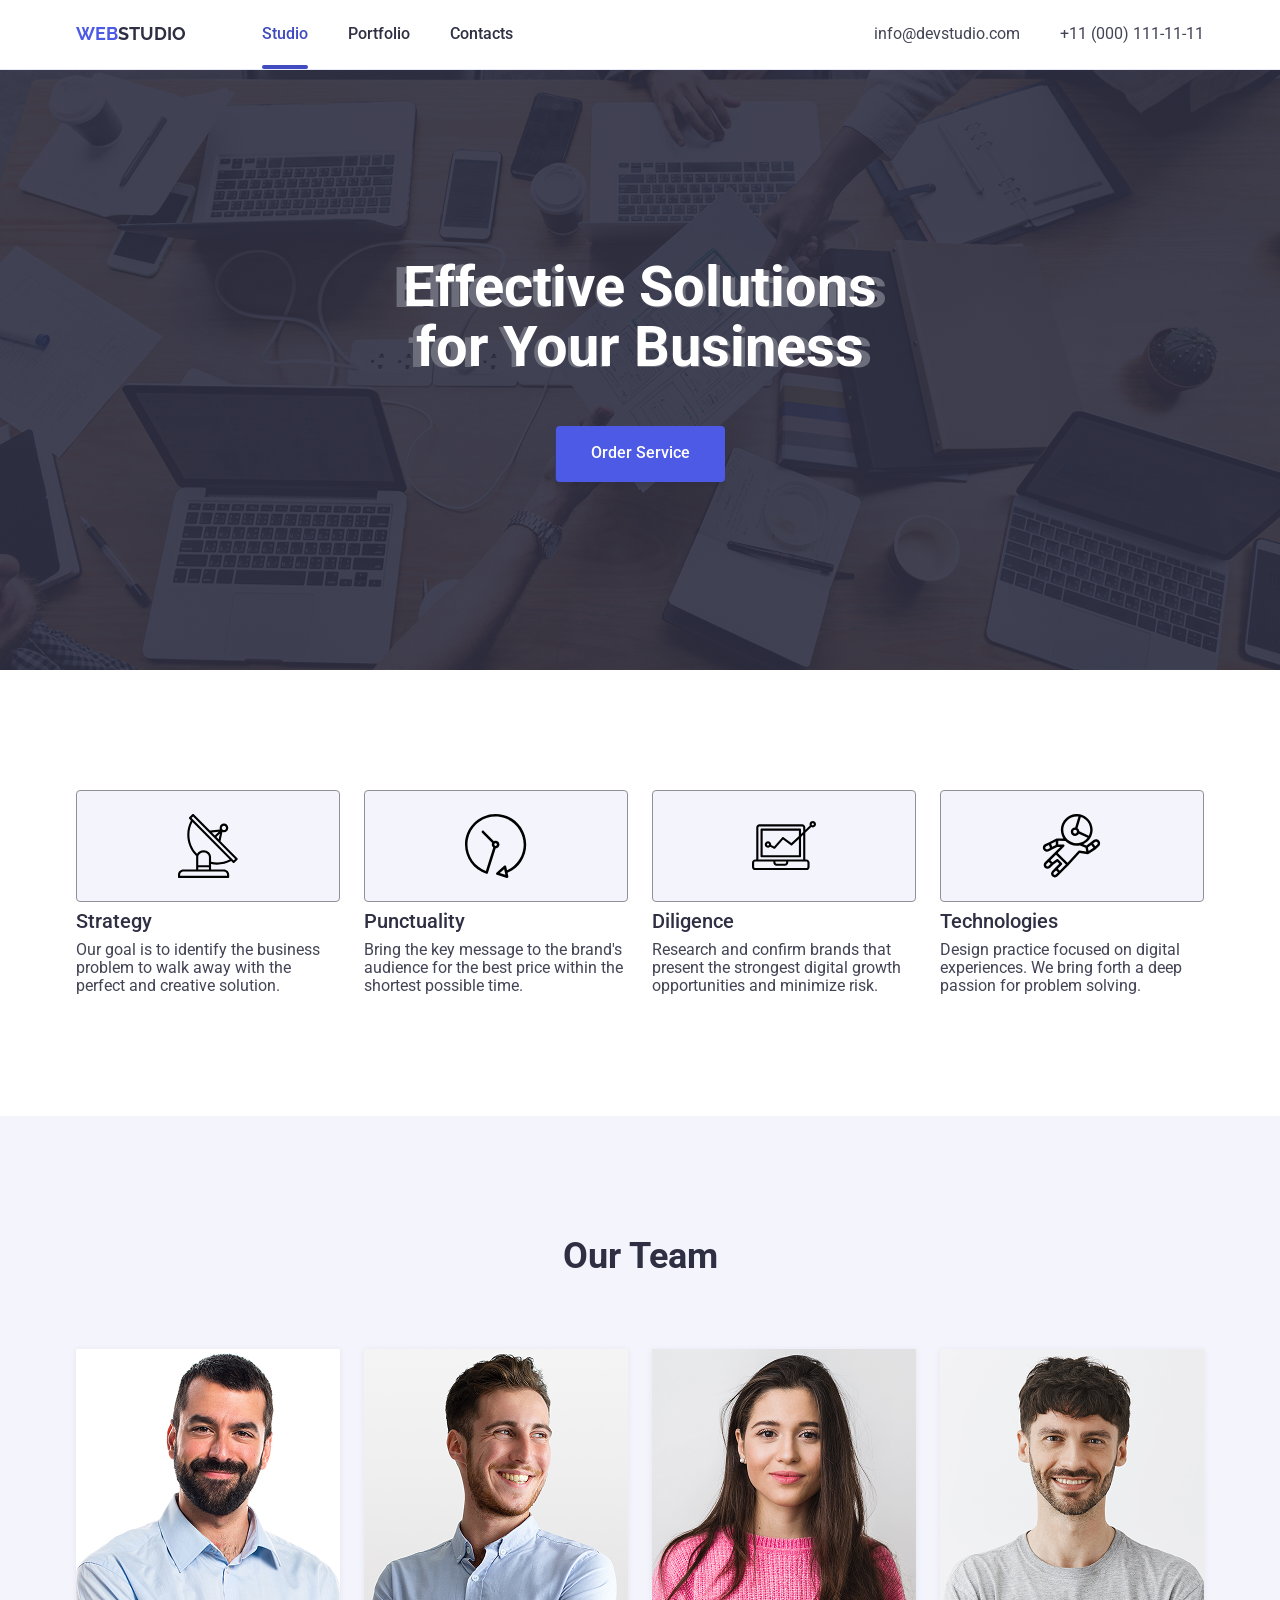
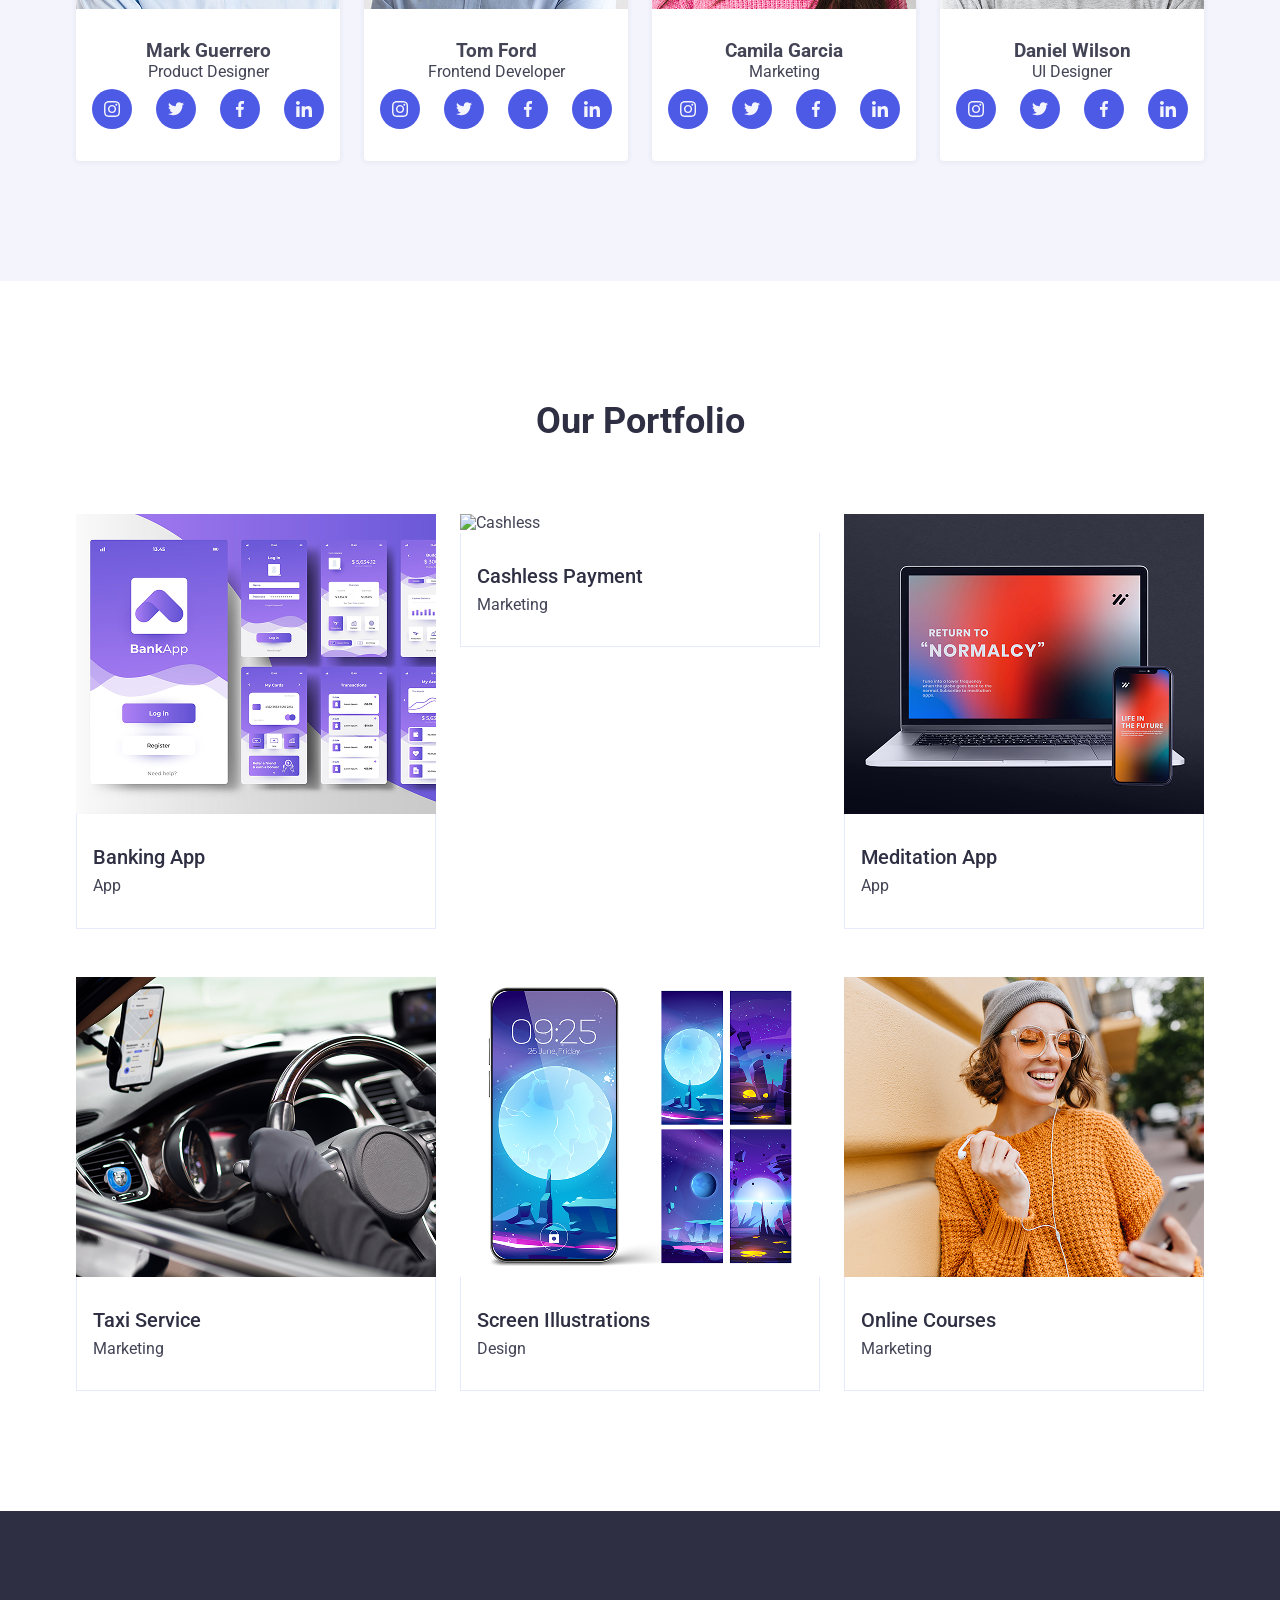
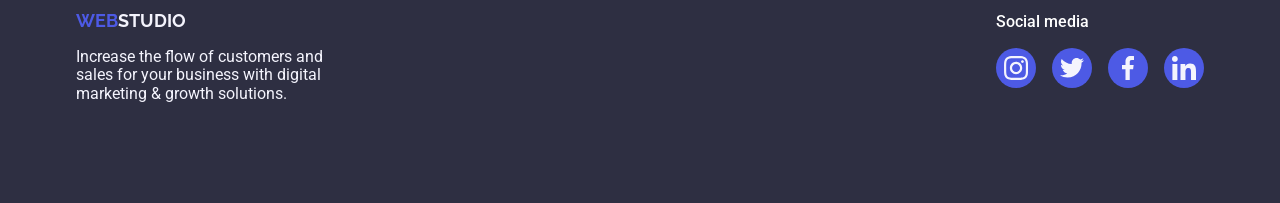
==== commit ec8ca389: "Final: Hero layout fixed (flex-direction) and portfolio text updated" ====
--- a/index.html
+++ b/index.html
@@ -49,7 +49,7 @@
 
     <main>
       <section class="hero">
-        <div class="container">
+        <div class="container hero-container">
           <h1 class="hero-title">Effective Solutions for Your Business</h1>
           <button class="hero-btn" type="button">Order Service</button>
         </div>
@@ -285,11 +285,7 @@
           <ul class="portfolio-list list">
             <li class="portfolio-item">
               <div class="portfolio-overlay-box">
-                <img
-                  src="./images/banking-app.jpg"
-                  alt="Banking App"
-                  width="360"
-                />
+                <img src="./images/banking-app.jpg" alt="Banking" width="360" />
                 <div class="portfolio-overlay">
                   <p class="portfolio-overlay-text"></p>
                 </div>
@@ -303,7 +299,7 @@
               <div class="portfolio-overlay-box">
                 <img
                   src="./images/cashless-payment.jpg"
-                  alt="Cashless Payment"
+                  alt="Cashless"
                   width="360"
                 />
                 <div class="portfolio-overlay">
@@ -323,7 +319,7 @@
               <div class="portfolio-overlay-box">
                 <img
                   src="./images/meditation-app.jpg"
-                  alt="Meditation App"
+                  alt="Meditation"
                   width="360"
                 />
                 <div class="portfolio-overlay">
@@ -337,11 +333,7 @@
             </li>
             <li class="portfolio-item">
               <div class="portfolio-overlay-box">
-                <img
-                  src="./images/taxi-service.jpg"
-                  alt="Taxi Service"
-                  width="360"
-                />
+                <img src="./images/taxi-service.jpg" alt="Taxi" width="360" />
                 <div class="portfolio-overlay">
                   <p class="portfolio-overlay-text"></p>
                 </div>
--- a/css/styles.css
+++ b/css/styles.css
@@ -1,4 +1,4 @@
-/* --- RESET & GLOBALS --- */
+/* --- RESET --- */
 h1,
 h2,
 h3,
@@ -58,10 +58,7 @@
 /* --- HEADER (TOP LINE) --- */
 .header {
   border-bottom: 1px solid #e7e9fc;
-  box-shadow:
-    0px 2px 1px rgba(46, 47, 66, 0.08),
-    0px 1px 1px rgba(46, 47, 66, 0.16),
-    0px 1px 6px rgba(46, 47, 66, 0.08);
+  box-shadow: 0px 2px 1px rgba(46, 47, 66, 0.08);
 }
 
 .header-container {
@@ -78,11 +75,9 @@
   font-family: "Raleway", sans-serif;
   font-weight: 700;
   font-size: 18px;
-  line-height: 1.17;
-  letter-spacing: 0.03em;
-  text-transform: uppercase;
   color: #4d5ae5;
   text-decoration: none;
+  text-transform: uppercase;
 }
 
 .logo-studio {
@@ -103,12 +98,15 @@
   position: relative;
   font-weight: 500;
   font-size: 16px;
-  line-height: 1.5;
-  letter-spacing: 0.02em;
   color: #2e2f42;
   padding: 24px 0;
   display: block;
+  text-decoration: none;
   transition: color 250ms cubic-bezier(0.4, 0, 0.2, 1);
+}
+
+.nav-link.current {
+  color: #404bbf;
 }
 
 .nav-link.current::after {
@@ -122,12 +120,6 @@
   border-radius: 2px;
 }
 
-.nav-link:hover,
-.nav-link:focus,
-.nav-link.current {
-  color: #404bbf;
-}
-
 .address {
   font-style: normal;
   margin-left: auto;
@@ -139,19 +131,16 @@
 }
 
 .address-link {
-  font-size: 16px;
-  line-height: 1.5;
-  letter-spacing: 0.02em;
   color: #434455;
+  text-decoration: none;
   transition: color 250ms cubic-bezier(0.4, 0, 0.2, 1);
 }
 
-.address-link:hover,
-.address-link:focus {
+.address-link:hover {
   color: #404bbf;
 }
 
-/* --- HERO --- */
+/* --- HERO (SABİTLENDİ) --- */
 .hero {
   max-width: 1440px;
   margin: 0 auto;
@@ -165,30 +154,32 @@
   background-size: cover;
 }
 
+.hero-container {
+  display: flex;
+  flex-direction: column;
+  /* ÜST ÜSTE BİNMEYİ BU ÇÖZER */
+  align-items: center;
+}
+
 .hero-title {
   font-size: 56px;
   line-height: 1.07;
   color: #ffffff;
   max-width: 496px;
-  margin: 0 auto 48px;
+  margin-bottom: 48px;
   text-align: center;
 }
 
 .hero-btn {
-  display: block;
   min-width: 169px;
   height: 56px;
   border: none;
   border-radius: 4px;
   background-color: #4d5ae5;
   color: #ffffff;
-  margin: 0 auto;
+  font-weight: 500;
   cursor: pointer;
   transition: background-color 250ms cubic-bezier(0.4, 0, 0.2, 1);
-}
-
-.hero-btn:hover {
-  background-color: #404bbf;
 }
 
 /* --- FEATURES --- */
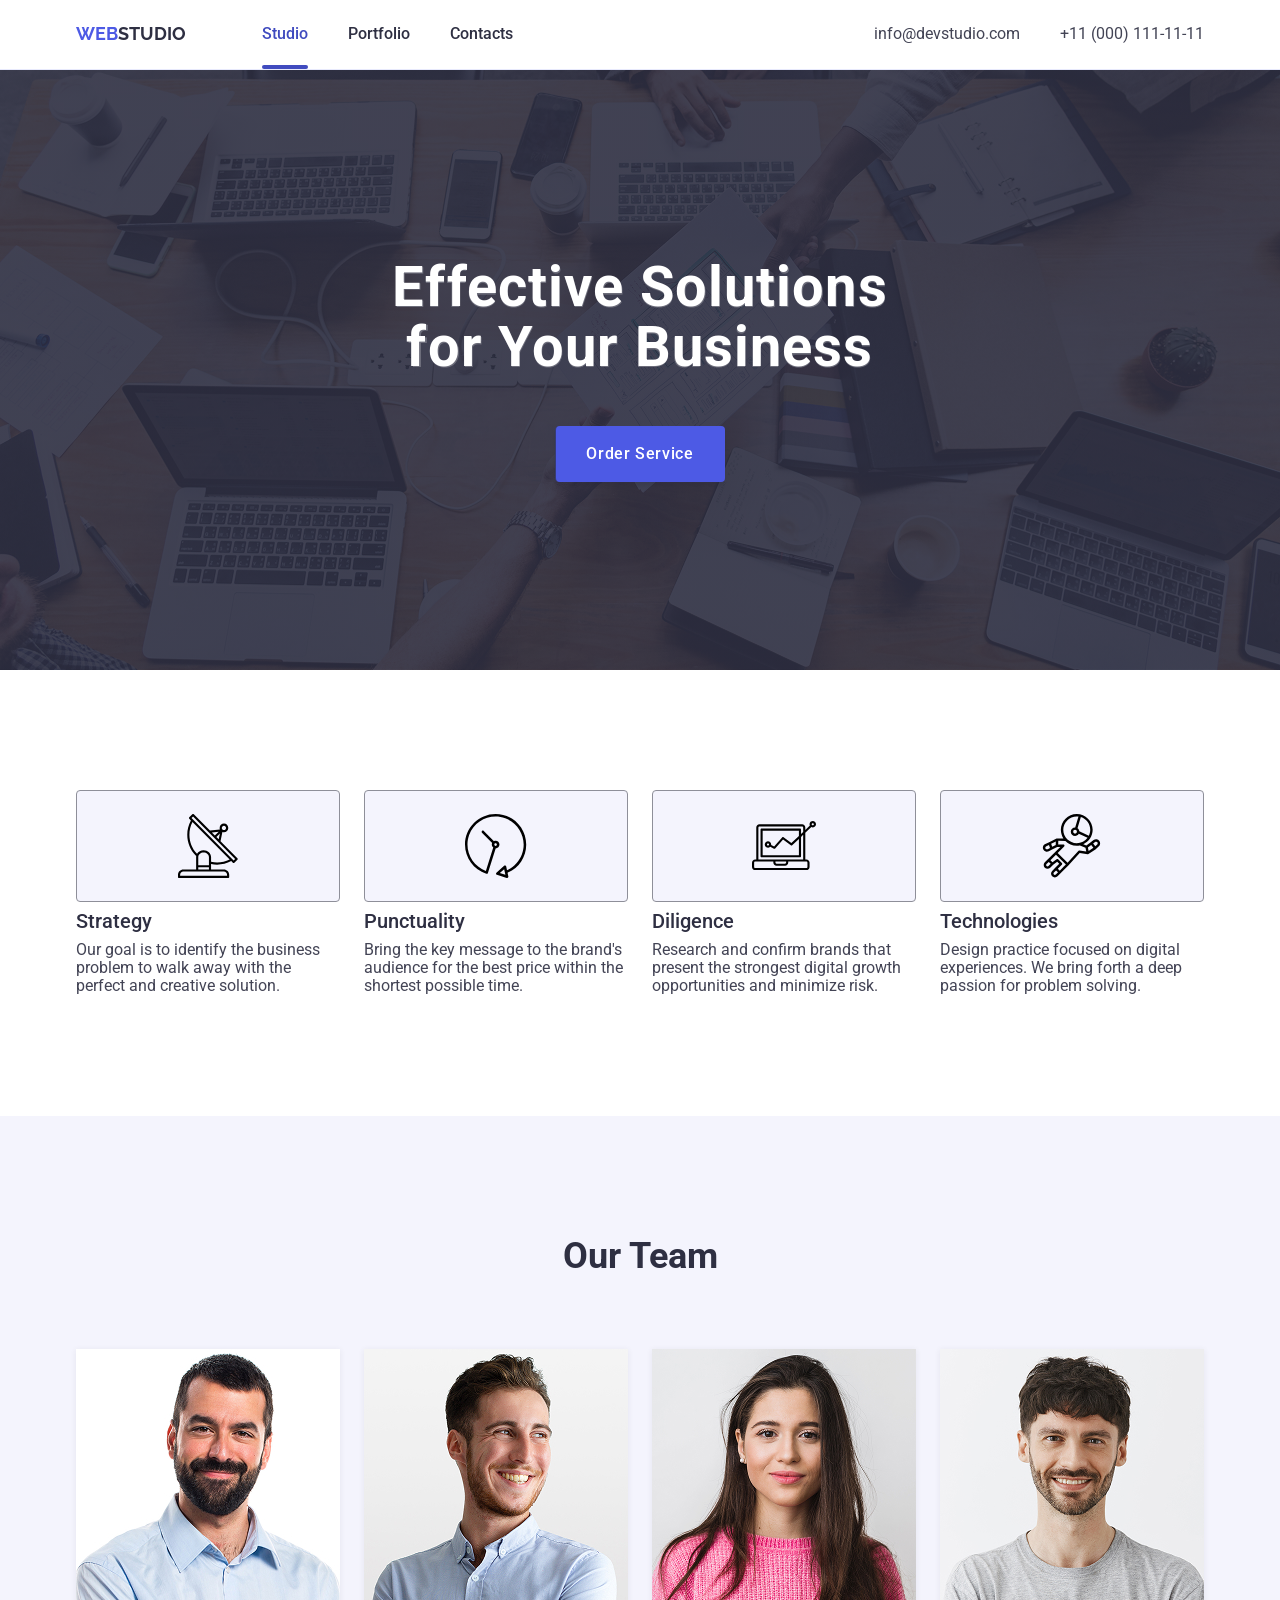
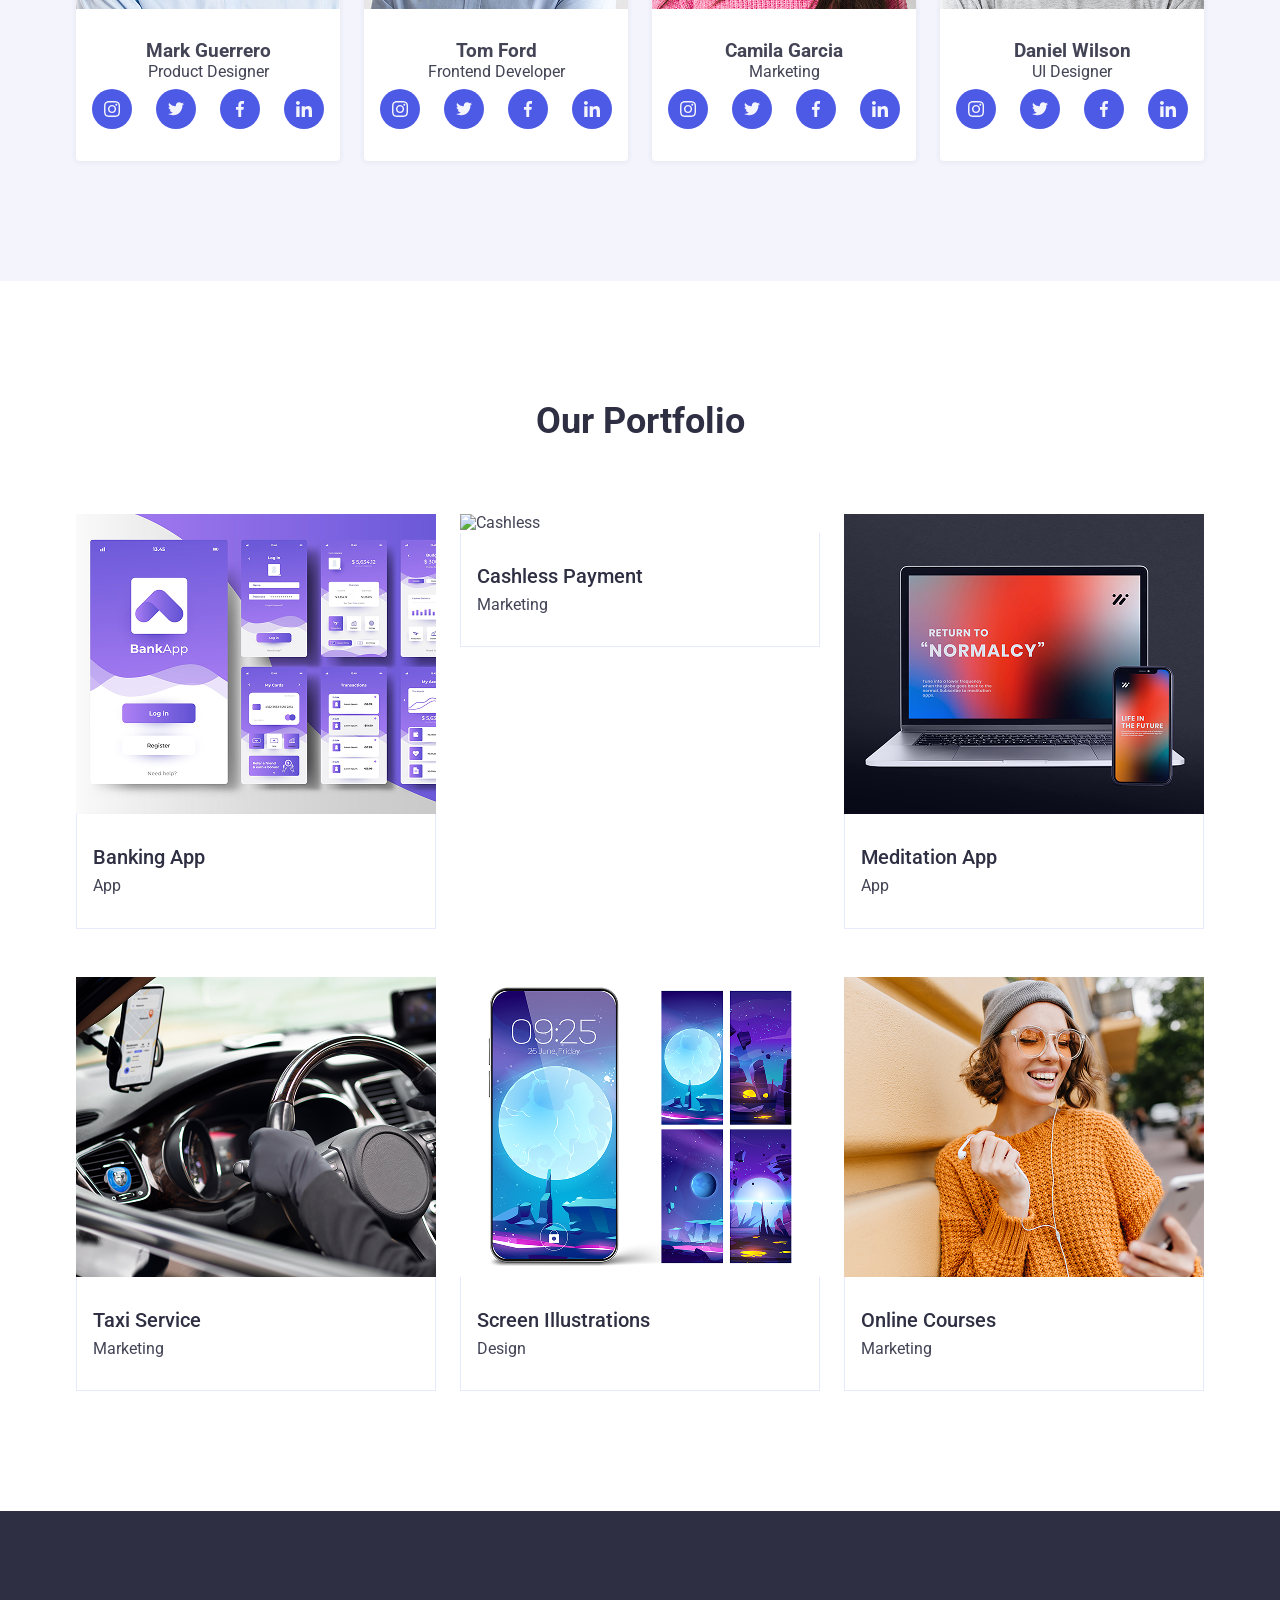
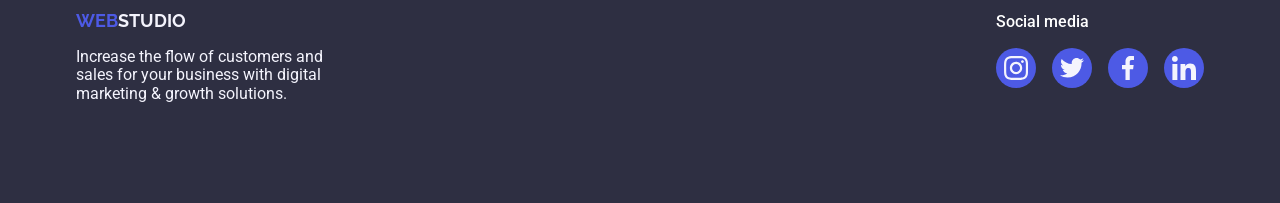
==== commit a285bf60: "Final fix for hero alignment and complete sections" ====
--- a/index.html
+++ b/index.html
@@ -287,7 +287,9 @@
               <div class="portfolio-overlay-box">
                 <img src="./images/banking-app.jpg" alt="Banking" width="360" />
                 <div class="portfolio-overlay">
-                  <p class="portfolio-overlay-text"></p>
+                  <p class="portfolio-overlay-text">
+                    Banking app description here.
+                  </p>
                 </div>
               </div>
               <div class="portfolio-info">
@@ -323,7 +325,9 @@
                   width="360"
                 />
                 <div class="portfolio-overlay">
-                  <p class="portfolio-overlay-text"></p>
+                  <p class="portfolio-overlay-text">
+                    Meditation app description here.
+                  </p>
                 </div>
               </div>
               <div class="portfolio-info">
@@ -335,7 +339,9 @@
               <div class="portfolio-overlay-box">
                 <img src="./images/taxi-service.jpg" alt="Taxi" width="360" />
                 <div class="portfolio-overlay">
-                  <p class="portfolio-overlay-text"></p>
+                  <p class="portfolio-overlay-text">
+                    Taxi service description here.
+                  </p>
                 </div>
               </div>
               <div class="portfolio-info">
@@ -351,7 +357,9 @@
                   width="360"
                 />
                 <div class="portfolio-overlay">
-                  <p class="portfolio-overlay-text"></p>
+                  <p class="portfolio-overlay-text">
+                    Screen illustrations description here.
+                  </p>
                 </div>
               </div>
               <div class="portfolio-info">
@@ -367,7 +375,9 @@
                   width="360"
                 />
                 <div class="portfolio-overlay">
-                  <p class="portfolio-overlay-text"></p>
+                  <p class="portfolio-overlay-text">
+                    Online courses description here.
+                  </p>
                 </div>
               </div>
               <div class="portfolio-info">
--- a/css/styles.css
+++ b/css/styles.css
@@ -1,4 +1,4 @@
-/* --- RESET --- */
+ü/* --- RESET --- */
 h1,
 h2,
 h3,
@@ -55,7 +55,7 @@
   overflow: hidden;
 }
 
-/* --- HEADER (TOP LINE) --- */
+/* --- HEADER --- */
 .header {
   border-bottom: 1px solid #e7e9fc;
   box-shadow: 0px 2px 1px rgba(46, 47, 66, 0.08);
@@ -140,7 +140,7 @@
   color: #404bbf;
 }
 
-/* --- HERO (SABİTLENDİ) --- */
+/* --- HERO (KRİTİK DÜZELTME) --- */
 .hero {
   max-width: 1440px;
   margin: 0 auto;
@@ -157,20 +157,26 @@
 .hero-container {
   display: flex;
   flex-direction: column;
-  /* ÜST ÜSTE BİNMEYİ BU ÇÖZER */
-  align-items: center;
+  /* Öğeleri dikey hizala */
+  align-items: center;
+  /* Yatayda ortala */
 }
 
 .hero-title {
   font-size: 56px;
   line-height: 1.07;
+  letter-spacing: 0.02em;
   color: #ffffff;
+  text-align: center;
   max-width: 496px;
-  margin-bottom: 48px;
-  text-align: center;
+  margin: 0 auto 48px auto;
+  /* Alttan 48px boşluk kesinleştirildi */
+  display: block;
+  /* Alanı sabitle */
 }
 
 .hero-btn {
+  display: block;
   min-width: 169px;
   height: 56px;
   border: none;
@@ -178,8 +184,11 @@
   background-color: #4d5ae5;
   color: #ffffff;
   font-weight: 500;
+  line-height: 1.5;
+  letter-spacing: 0.04em;
   cursor: pointer;
   transition: background-color 250ms cubic-bezier(0.4, 0, 0.2, 1);
+  margin: 0 auto;
 }
 
 /* --- FEATURES --- */
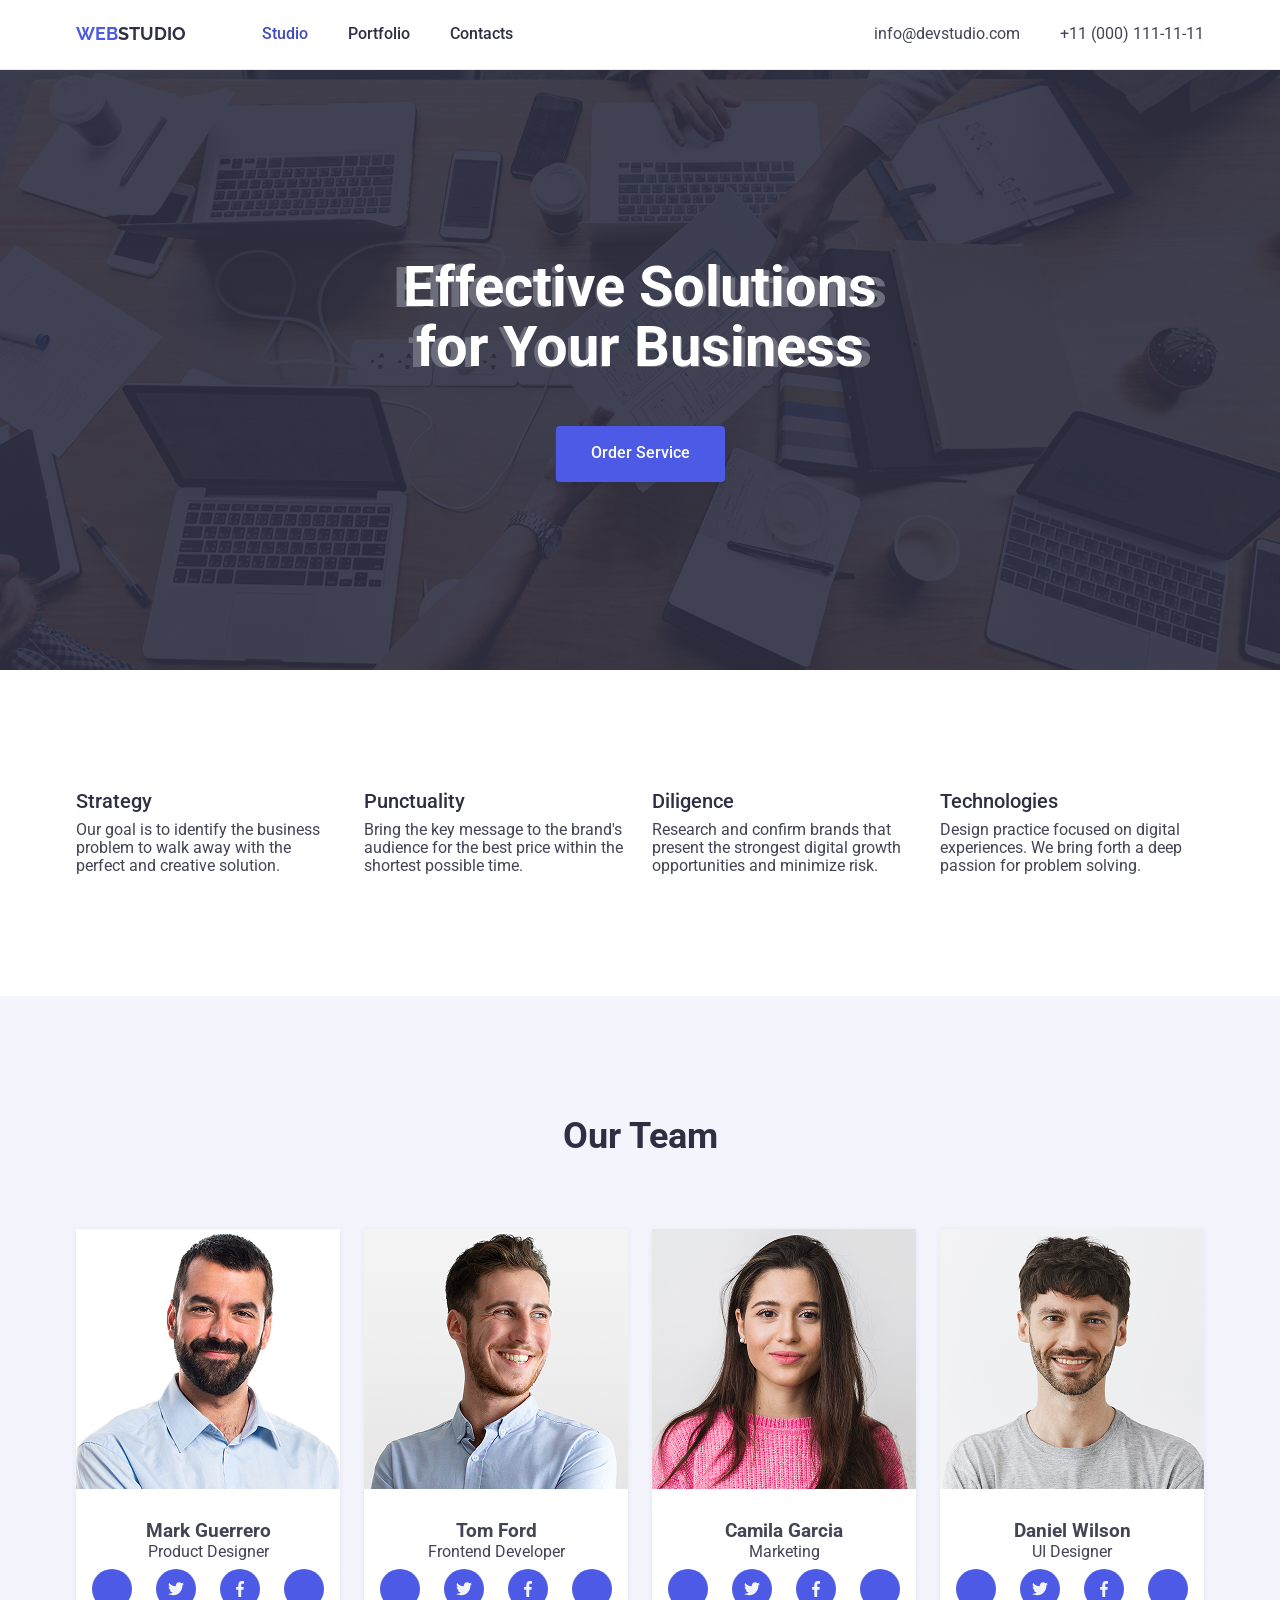
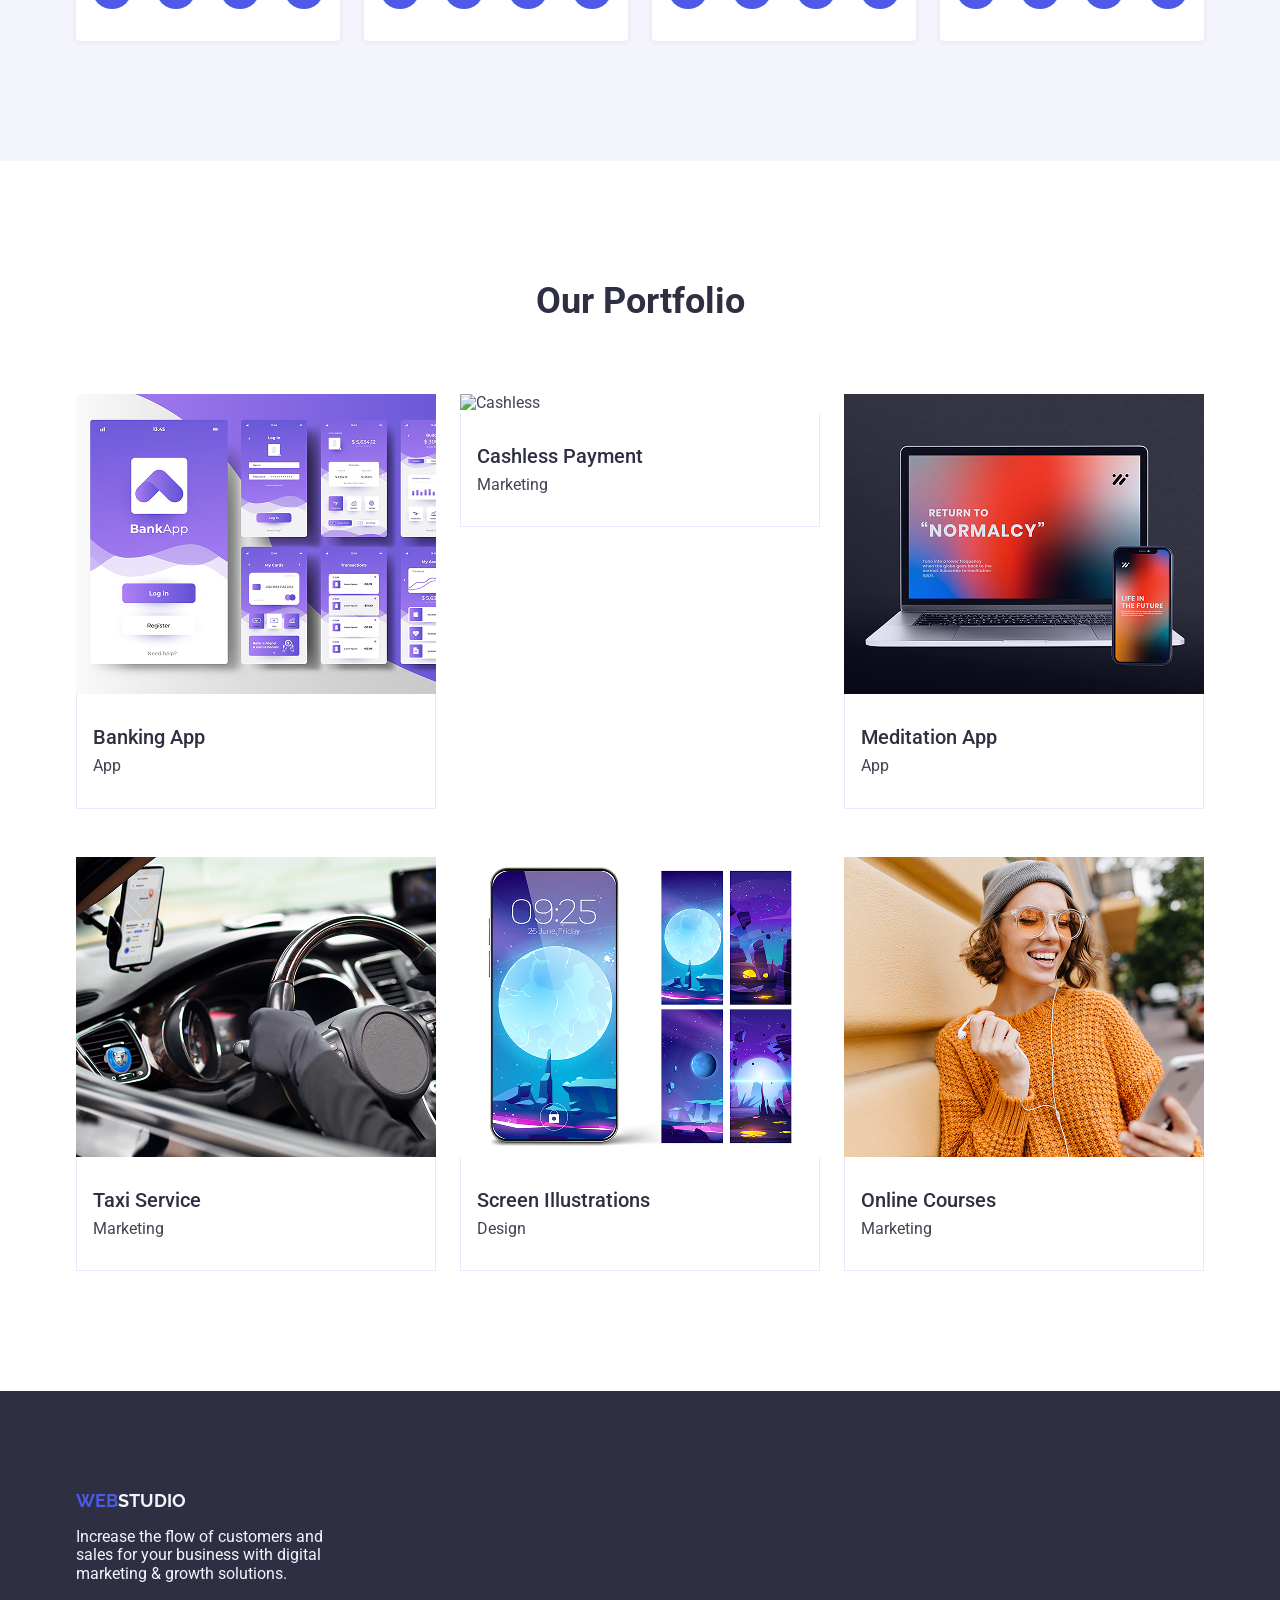
==== commit f6d7d8e8: "Final: Fixed Hero alignment, added Team socials and Portfolio overlay" ====
--- a/index.html
+++ b/index.html
@@ -49,7 +49,7 @@
 
     <main>
       <section class="hero">
-        <div class="container hero-container">
+        <div class="container hero-content">
           <h1 class="hero-title">Effective Solutions for Your Business</h1>
           <button class="hero-btn" type="button">Order Service</button>
         </div>
@@ -60,11 +60,6 @@
           <h2 class="visually-hidden">Features</h2>
           <ul class="features-list list">
             <li class="features-item">
-              <div class="features-icon-box">
-                <svg width="64" height="64">
-                  <use href="./images/icons.svg#icon-antenna"></use>
-                </svg>
-              </div>
               <h3 class="features-subtitle">Strategy</h3>
               <p class="features-text">
                 Our goal is to identify the business problem to walk away with
@@ -72,11 +67,6 @@
               </p>
             </li>
             <li class="features-item">
-              <div class="features-icon-box">
-                <svg width="64" height="64">
-                  <use href="./images/icons.svg#icon-clock"></use>
-                </svg>
-              </div>
               <h3 class="features-subtitle">Punctuality</h3>
               <p class="features-text">
                 Bring the key message to the brand's audience for the best price
@@ -84,11 +74,6 @@
               </p>
             </li>
             <li class="features-item">
-              <div class="features-icon-box">
-                <svg width="64" height="64">
-                  <use href="./images/icons.svg#icon-diagram"></use>
-                </svg>
-              </div>
               <h3 class="features-subtitle">Diligence</h3>
               <p class="features-text">
                 Research and confirm brands that present the strongest digital
@@ -96,11 +81,6 @@
               </p>
             </li>
             <li class="features-item">
-              <div class="features-icon-box">
-                <svg width="64" height="64">
-                  <use href="./images/icons.svg#icon-astronaut"></use>
-                </svg>
-              </div>
               <h3 class="features-subtitle">Technologies</h3>
               <p class="features-text">
                 Design practice focused on digital experiences. We bring forth a
@@ -127,30 +107,28 @@
                 <ul class="social-list list">
                   <li class="social-item">
                     <a href="" class="social-link"
-                      ><svg width="16" height="16">
+                      ><svg class="social-icon" width="16" height="16">
                         <use
-                          href="./images/icons.svg#icon-instagram2"
+                          href="./images/icons.svg#icon-instagram"
                         ></use></svg
                     ></a>
                   </li>
                   <li class="social-item">
                     <a href="" class="social-link"
-                      ><svg width="16" height="16">
+                      ><svg class="social-icon" width="16" height="16">
                         <use href="./images/icons.svg#icon-twitter"></use></svg
                     ></a>
                   </li>
                   <li class="social-item">
                     <a href="" class="social-link"
-                      ><svg width="16" height="16">
+                      ><svg class="social-icon" width="16" height="16">
                         <use href="./images/icons.svg#icon-facebook"></use></svg
                     ></a>
                   </li>
                   <li class="social-item">
                     <a href="" class="social-link"
-                      ><svg width="16" height="16">
-                        <use
-                          href="./images/icons.svg#icon-linkedin1"
-                        ></use></svg
+                      ><svg class="social-icon" width="16" height="16">
+                        <use href="./images/icons.svg#icon-linkedin"></use></svg
                     ></a>
                   </li>
                 </ul>
@@ -164,30 +142,28 @@
                 <ul class="social-list list">
                   <li class="social-item">
                     <a href="" class="social-link"
-                      ><svg width="16" height="16">
+                      ><svg class="social-icon" width="16" height="16">
                         <use
-                          href="./images/icons.svg#icon-instagram2"
+                          href="./images/icons.svg#icon-instagram"
                         ></use></svg
                     ></a>
                   </li>
                   <li class="social-item">
                     <a href="" class="social-link"
-                      ><svg width="16" height="16">
+                      ><svg class="social-icon" width="16" height="16">
                         <use href="./images/icons.svg#icon-twitter"></use></svg
                     ></a>
                   </li>
                   <li class="social-item">
                     <a href="" class="social-link"
-                      ><svg width="16" height="16">
+                      ><svg class="social-icon" width="16" height="16">
                         <use href="./images/icons.svg#icon-facebook"></use></svg
                     ></a>
                   </li>
                   <li class="social-item">
                     <a href="" class="social-link"
-                      ><svg width="16" height="16">
-                        <use
-                          href="./images/icons.svg#icon-linkedin1"
-                        ></use></svg
+                      ><svg class="social-icon" width="16" height="16">
+                        <use href="./images/icons.svg#icon-linkedin"></use></svg
                     ></a>
                   </li>
                 </ul>
@@ -205,30 +181,28 @@
                 <ul class="social-list list">
                   <li class="social-item">
                     <a href="" class="social-link"
-                      ><svg width="16" height="16">
+                      ><svg class="social-icon" width="16" height="16">
                         <use
-                          href="./images/icons.svg#icon-instagram2"
+                          href="./images/icons.svg#icon-instagram"
                         ></use></svg
                     ></a>
                   </li>
                   <li class="social-item">
                     <a href="" class="social-link"
-                      ><svg width="16" height="16">
+                      ><svg class="social-icon" width="16" height="16">
                         <use href="./images/icons.svg#icon-twitter"></use></svg
                     ></a>
                   </li>
                   <li class="social-item">
                     <a href="" class="social-link"
-                      ><svg width="16" height="16">
+                      ><svg class="social-icon" width="16" height="16">
                         <use href="./images/icons.svg#icon-facebook"></use></svg
                     ></a>
                   </li>
                   <li class="social-item">
                     <a href="" class="social-link"
-                      ><svg width="16" height="16">
-                        <use
-                          href="./images/icons.svg#icon-linkedin1"
-                        ></use></svg
+                      ><svg class="social-icon" width="16" height="16">
+                        <use href="./images/icons.svg#icon-linkedin"></use></svg
                     ></a>
                   </li>
                 </ul>
@@ -246,30 +220,28 @@
                 <ul class="social-list list">
                   <li class="social-item">
                     <a href="" class="social-link"
-                      ><svg width="16" height="16">
+                      ><svg class="social-icon" width="16" height="16">
                         <use
-                          href="./images/icons.svg#icon-instagram2"
+                          href="./images/icons.svg#icon-instagram"
                         ></use></svg
                     ></a>
                   </li>
                   <li class="social-item">
                     <a href="" class="social-link"
-                      ><svg width="16" height="16">
+                      ><svg class="social-icon" width="16" height="16">
                         <use href="./images/icons.svg#icon-twitter"></use></svg
                     ></a>
                   </li>
                   <li class="social-item">
                     <a href="" class="social-link"
-                      ><svg width="16" height="16">
+                      ><svg class="social-icon" width="16" height="16">
                         <use href="./images/icons.svg#icon-facebook"></use></svg
                     ></a>
                   </li>
                   <li class="social-item">
                     <a href="" class="social-link"
-                      ><svg width="16" height="16">
-                        <use
-                          href="./images/icons.svg#icon-linkedin1"
-                        ></use></svg
+                      ><svg class="social-icon" width="16" height="16">
+                        <use href="./images/icons.svg#icon-linkedin"></use></svg
                     ></a>
                   </li>
                 </ul>
@@ -284,14 +256,7 @@
           <h2 class="section-title">Our Portfolio</h2>
           <ul class="portfolio-list list">
             <li class="portfolio-item">
-              <div class="portfolio-overlay-box">
-                <img src="./images/banking-app.jpg" alt="Banking" width="360" />
-                <div class="portfolio-overlay">
-                  <p class="portfolio-overlay-text">
-                    Banking app description here.
-                  </p>
-                </div>
-              </div>
+              <img src="./images/banking-app.jpg" alt="Banking" width="360" />
               <div class="portfolio-info">
                 <h3 class="portfolio-subtitle">Banking App</h3>
                 <p class="portfolio-text">App</p>
@@ -304,13 +269,11 @@
                   alt="Cashless"
                   width="360"
                 />
-                <div class="portfolio-overlay">
-                  <p class="portfolio-overlay-text">
-                    14 Stylish and User-Friendly App Design Concepts · Task
-                    Manager App · Calorie Tracker App · Exotic Fruit Ecommerce
-                    App · Cloud Storage App
-                  </p>
-                </div>
+                <p class="portfolio-overlay">
+                  14 Stylish and User-Friendly App Design Concepts · Task
+                  Manager App · Calorie Tracker App · Exotic Fruit Ecommerce App
+                  · Cloud Storage App
+                </p>
               </div>
               <div class="portfolio-info">
                 <h3 class="portfolio-subtitle">Cashless Payment</h3>
@@ -318,68 +281,40 @@
               </div>
             </li>
             <li class="portfolio-item">
-              <div class="portfolio-overlay-box">
-                <img
-                  src="./images/meditation-app.jpg"
-                  alt="Meditation"
-                  width="360"
-                />
-                <div class="portfolio-overlay">
-                  <p class="portfolio-overlay-text">
-                    Meditation app description here.
-                  </p>
-                </div>
-              </div>
+              <img
+                src="./images/meditation-app.jpg"
+                alt="Meditation"
+                width="360"
+              />
               <div class="portfolio-info">
                 <h3 class="portfolio-subtitle">Meditation App</h3>
                 <p class="portfolio-text">App</p>
               </div>
             </li>
             <li class="portfolio-item">
-              <div class="portfolio-overlay-box">
-                <img src="./images/taxi-service.jpg" alt="Taxi" width="360" />
-                <div class="portfolio-overlay">
-                  <p class="portfolio-overlay-text">
-                    Taxi service description here.
-                  </p>
-                </div>
-              </div>
+              <img src="./images/taxi-service.jpg" alt="Taxi" width="360" />
               <div class="portfolio-info">
                 <h3 class="portfolio-subtitle">Taxi Service</h3>
                 <p class="portfolio-text">Marketing</p>
               </div>
             </li>
             <li class="portfolio-item">
-              <div class="portfolio-overlay-box">
-                <img
-                  src="./images/screen-illustrations.jpg"
-                  alt="Screen"
-                  width="360"
-                />
-                <div class="portfolio-overlay">
-                  <p class="portfolio-overlay-text">
-                    Screen illustrations description here.
-                  </p>
-                </div>
-              </div>
+              <img
+                src="./images/screen-illustrations.jpg"
+                alt="Screen"
+                width="360"
+              />
               <div class="portfolio-info">
                 <h3 class="portfolio-subtitle">Screen Illustrations</h3>
                 <p class="portfolio-text">Design</p>
               </div>
             </li>
             <li class="portfolio-item">
-              <div class="portfolio-overlay-box">
-                <img
-                  src="./images/online-courses.jpg"
-                  alt="Courses"
-                  width="360"
-                />
-                <div class="portfolio-overlay">
-                  <p class="portfolio-overlay-text">
-                    Online courses description here.
-                  </p>
-                </div>
-              </div>
+              <img
+                src="./images/online-courses.jpg"
+                alt="Courses"
+                width="360"
+              />
               <div class="portfolio-info">
                 <h3 class="portfolio-subtitle">Online Courses</h3>
                 <p class="portfolio-text">Marketing</p>
@@ -401,35 +336,6 @@
             digital marketing & growth solutions.
           </p>
         </div>
-        <div class="footer-social-box">
-          <p class="footer-social-text">Social media</p>
-          <ul class="footer-social-list list">
-            <li class="footer-social-item">
-              <a href="" class="footer-social-link"
-                ><svg width="24" height="24">
-                  <use href="./images/icons.svg#icon-instagram2"></use></svg
-              ></a>
-            </li>
-            <li class="footer-social-item">
-              <a href="" class="footer-social-link"
-                ><svg width="24" height="24">
-                  <use href="./images/icons.svg#icon-twitter"></use></svg
-              ></a>
-            </li>
-            <li class="footer-social-item">
-              <a href="" class="footer-social-link"
-                ><svg width="24" height="24">
-                  <use href="./images/icons.svg#icon-facebook"></use></svg
-              ></a>
-            </li>
-            <li class="footer-social-item">
-              <a href="" class="footer-social-link"
-                ><svg width="24" height="24">
-                  <use href="./images/icons.svg#icon-linkedin1"></use></svg
-              ></a>
-            </li>
-          </ul>
-        </div>
       </div>
     </footer>
   </body>
--- a/css/styles.css
+++ b/css/styles.css
@@ -1,4 +1,4 @@
-ü/* --- RESET --- */
+/* --- RESET --- */
 h1,
 h2,
 h3,
@@ -95,7 +95,6 @@
 }
 
 .nav-link {
-  position: relative;
   font-weight: 500;
   font-size: 16px;
   color: #2e2f42;
@@ -109,17 +108,6 @@
   color: #404bbf;
 }
 
-.nav-link.current::after {
-  content: "";
-  position: absolute;
-  left: 0;
-  bottom: -1px;
-  width: 100%;
-  height: 4px;
-  background-color: #404bbf;
-  border-radius: 2px;
-}
-
 .address {
   font-style: normal;
   margin-left: auto;
@@ -140,7 +128,7 @@
   color: #404bbf;
 }
 
-/* --- HERO (KRİTİK DÜZELTME) --- */
+/* --- HERO (GARANTİLİ HİZALAMA) --- */
 .hero {
   max-width: 1440px;
   margin: 0 auto;
@@ -154,25 +142,23 @@
   background-size: cover;
 }
 
-.hero-container {
+.hero-content {
   display: flex;
   flex-direction: column;
-  /* Öğeleri dikey hizala */
+  /* Öğeleri dikey hizalar */
   align-items: center;
-  /* Yatayda ortala */
+  /* Yatayda ortalar */
+  justify-content: center;
 }
 
 .hero-title {
   font-size: 56px;
   line-height: 1.07;
-  letter-spacing: 0.02em;
   color: #ffffff;
+  max-width: 496px;
   text-align: center;
-  max-width: 496px;
-  margin: 0 auto 48px auto;
-  /* Alttan 48px boşluk kesinleştirildi */
-  display: block;
-  /* Alanı sabitle */
+  margin-bottom: 48px;
+  /* Butonu aşağı iter */
 }
 
 .hero-btn {
@@ -184,11 +170,8 @@
   background-color: #4d5ae5;
   color: #ffffff;
   font-weight: 500;
-  line-height: 1.5;
-  letter-spacing: 0.04em;
   cursor: pointer;
   transition: background-color 250ms cubic-bezier(0.4, 0, 0.2, 1);
-  margin: 0 auto;
 }
 
 /* --- FEATURES --- */
@@ -199,17 +182,6 @@
 
 .features-item {
   width: calc((100% - 72px) / 4);
-}
-
-.features-icon-box {
-  display: flex;
-  align-items: center;
-  justify-content: center;
-  height: 112px;
-  background-color: #f4f4fd;
-  border-radius: 4px;
-  margin-bottom: 8px;
-  border: 1px solid #8e8f99;
 }
 
 .features-subtitle {
@@ -219,7 +191,7 @@
   margin-bottom: 8px;
 }
 
-/* --- TEAM --- */
+/* --- TEAM & SOCIALS --- */
 .team {
   background-color: #f4f4fd;
 }
@@ -270,7 +242,11 @@
   background-color: #404bbf;
 }
 
-/* --- PORTFOLIO --- */
+.social-icon {
+  fill: #f4f4fd;
+}
+
+/* --- PORTFOLIO & OVERLAY --- */
 .portfolio-list {
   display: flex;
   flex-wrap: wrap;
@@ -285,27 +261,6 @@
 
 .portfolio-item:hover {
   box-shadow: 0px 1px 6px rgba(46, 47, 66, 0.08);
-}
-
-.portfolio-overlay-box {
-  position: relative;
-  overflow: hidden;
-}
-
-.portfolio-overlay {
-  position: absolute;
-  top: 0;
-  background-color: #4d5ae5;
-  width: 100%;
-  height: 100%;
-  transform: translateY(100%);
-  transition: transform 250ms cubic-bezier(0.4, 0, 0.2, 1);
-  padding: 40px 32px;
-  color: #f4f4fd;
-}
-
-.portfolio-item:hover .portfolio-overlay {
-  transform: translateY(0);
 }
 
 .portfolio-info {
@@ -321,21 +276,34 @@
   margin-bottom: 8px;
 }
 
+.portfolio-overlay-box {
+  position: relative;
+  overflow: hidden;
+}
+
+.portfolio-overlay {
+  position: absolute;
+  top: 0;
+  left: 0;
+  width: 100%;
+  height: 100%;
+  padding: 40px 32px;
+  background-color: #4d5ae5;
+  color: #f4f4fd;
+  transform: translateY(100%);
+  transition: transform 250ms cubic-bezier(0.4, 0, 0.2, 1);
+}
+
+.portfolio-item:hover .portfolio-overlay {
+  transform: translateY(0);
+}
+
 /* --- FOOTER --- */
 .footer {
   background-color: #2e2f42;
   padding: 100px 0;
 }
 
-.footer-container {
-  display: flex;
-  align-items: baseline;
-}
-
-.footer-logo-box {
-  margin-right: 120px;
-}
-
 .logo-studio-footer {
   color: #f4f4fd;
 }
@@ -345,33 +313,3 @@
   max-width: 264px;
   margin-top: 16px;
 }
-
-.footer-social-box {
-  margin-left: auto;
-}
-
-.footer-social-text {
-  color: #ffffff;
-  font-weight: 500;
-  margin-bottom: 16px;
-}
-
-.footer-social-list {
-  display: flex;
-  gap: 16px;
-}
-
-.footer-social-link {
-  width: 40px;
-  height: 40px;
-  background-color: #4d5ae5;
-  border-radius: 50%;
-  display: flex;
-  align-items: center;
-  justify-content: center;
-  transition: background-color 250ms cubic-bezier(0.4, 0, 0.2, 1);
-}
-
-.footer-social-link:hover {
-  background-color: #31d0aa;
-}
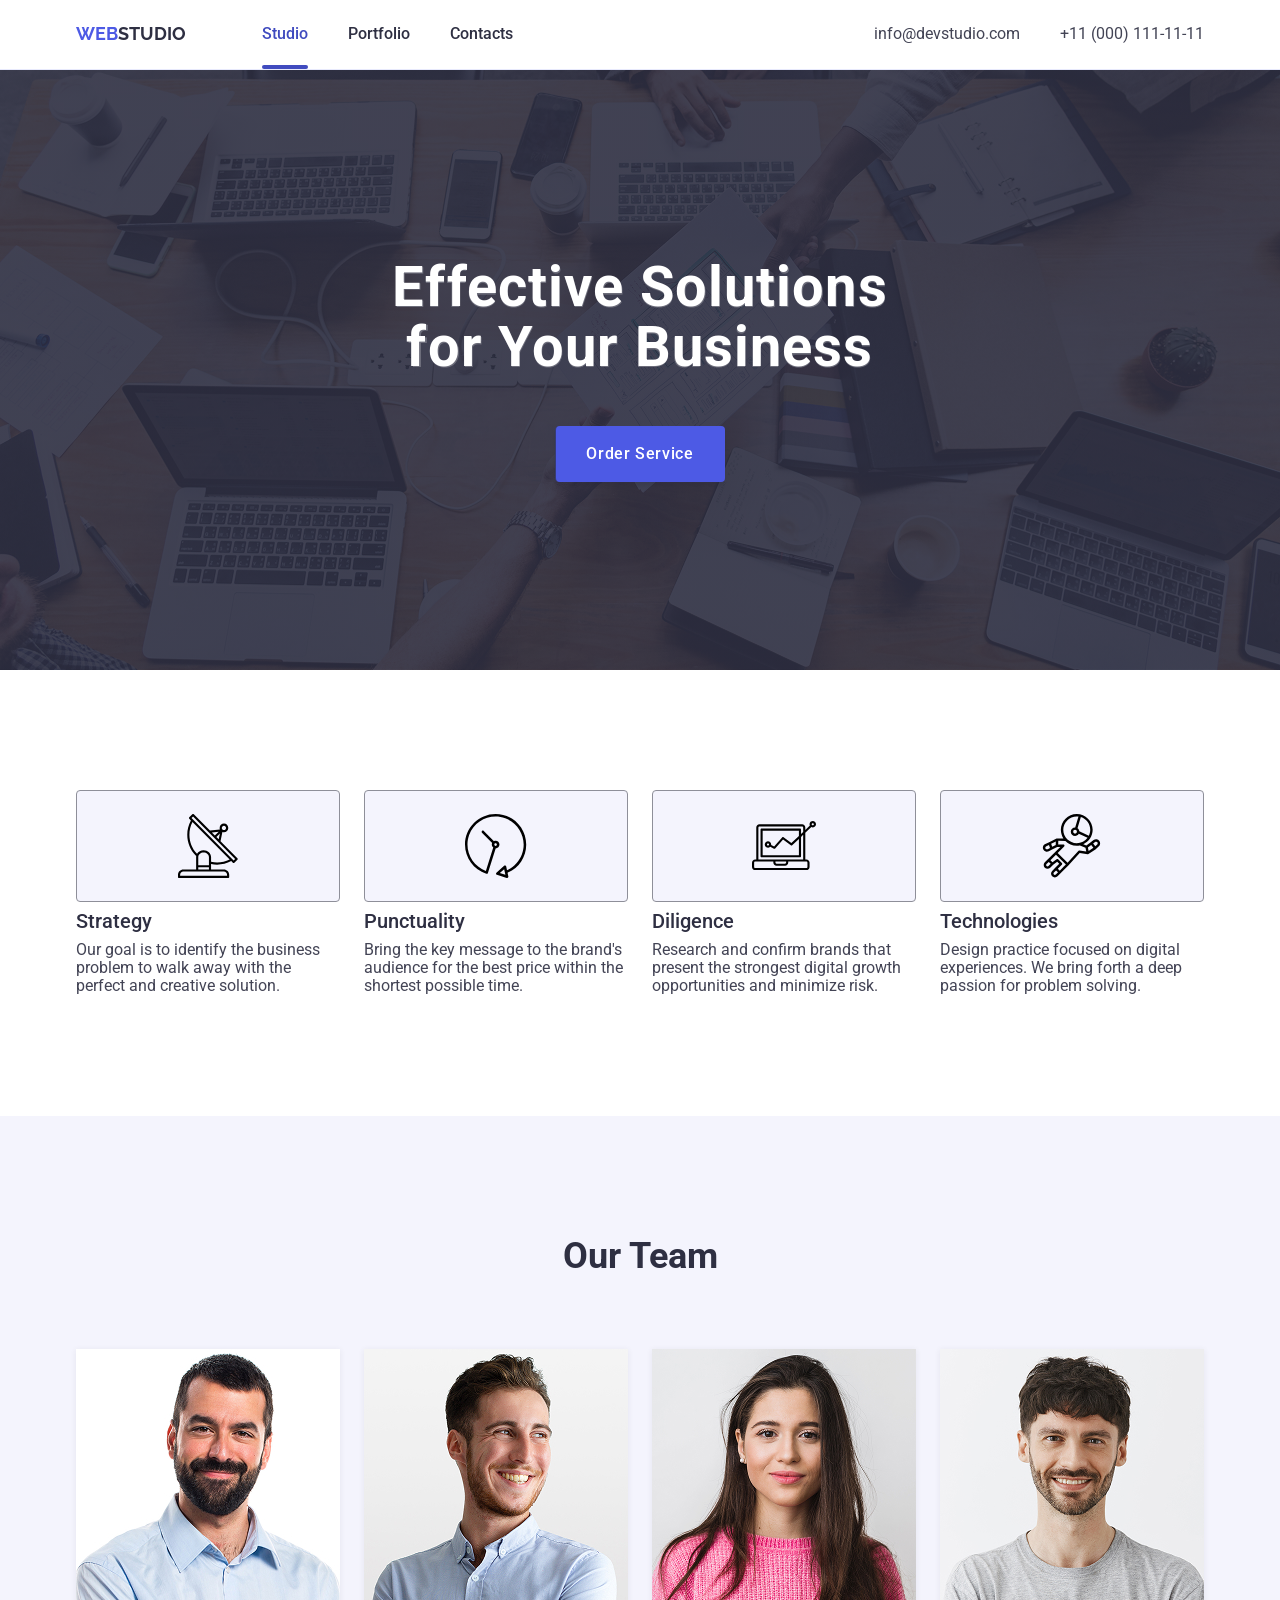
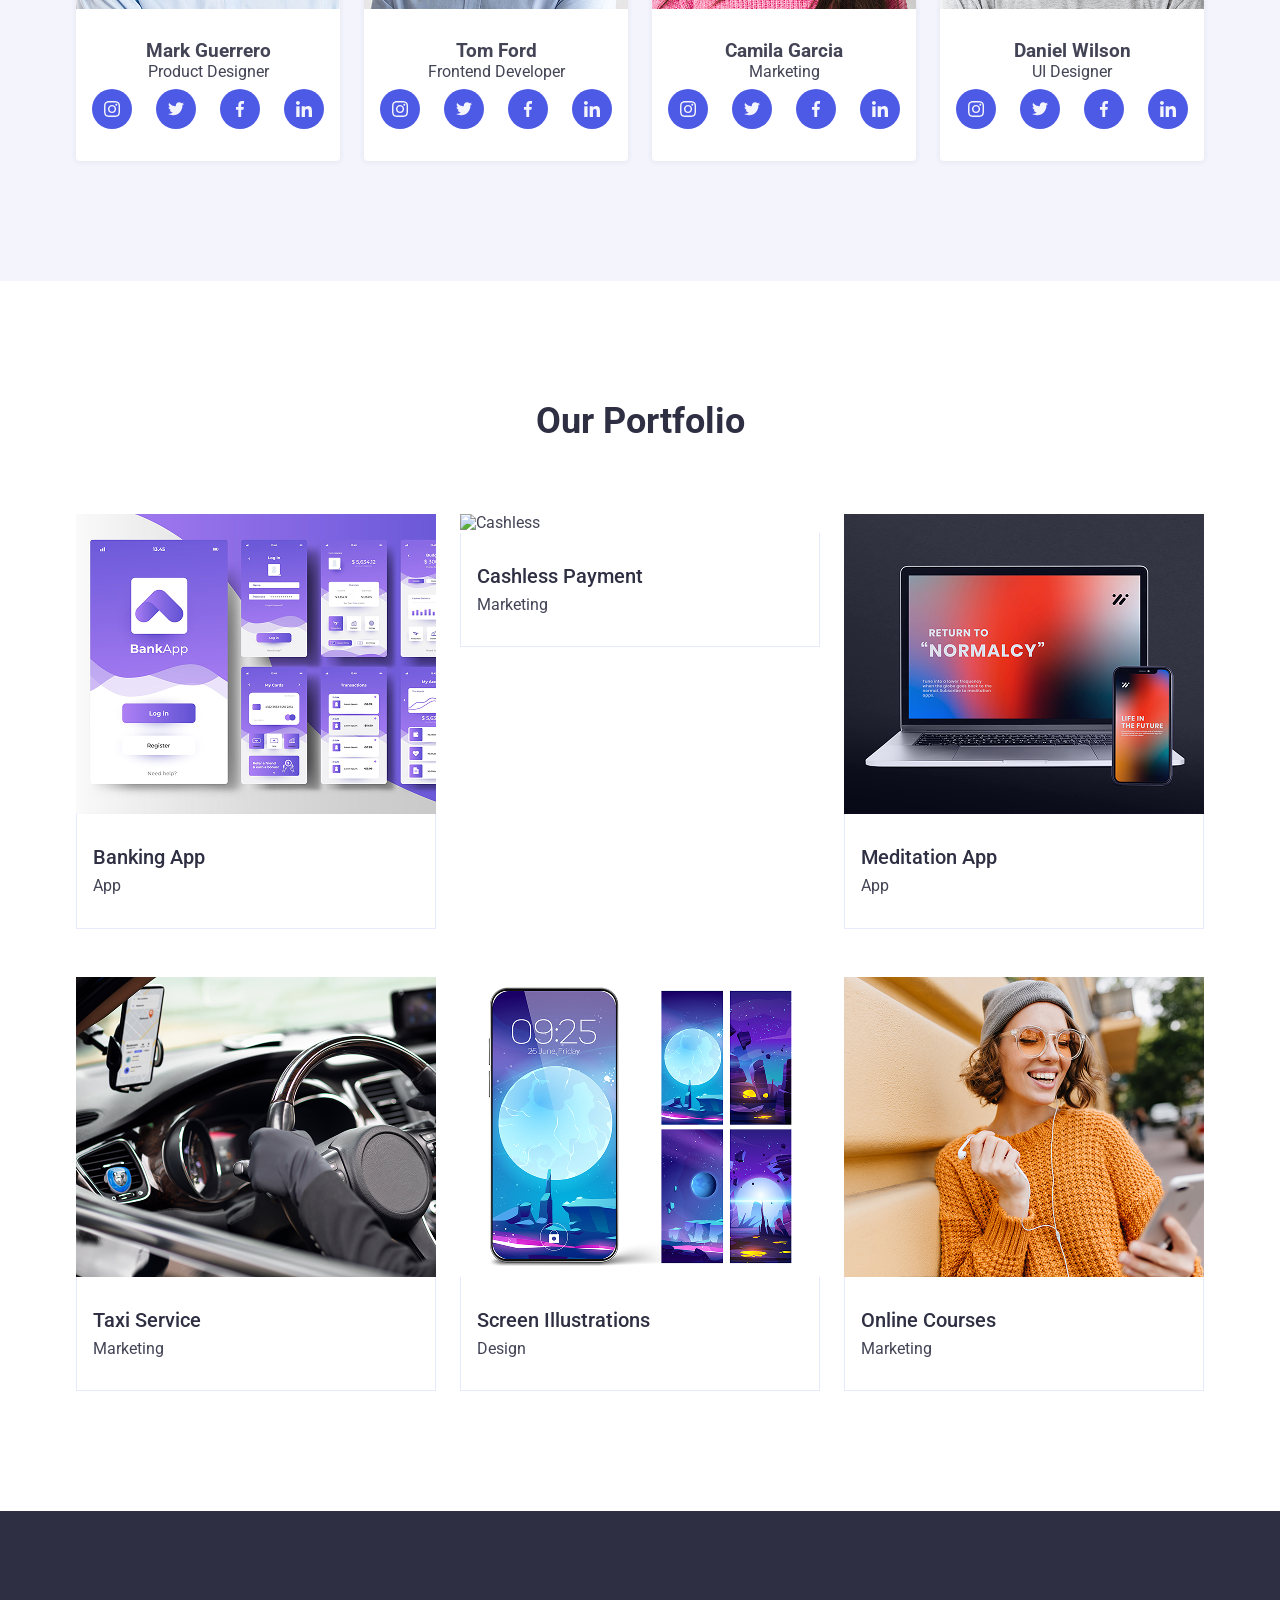
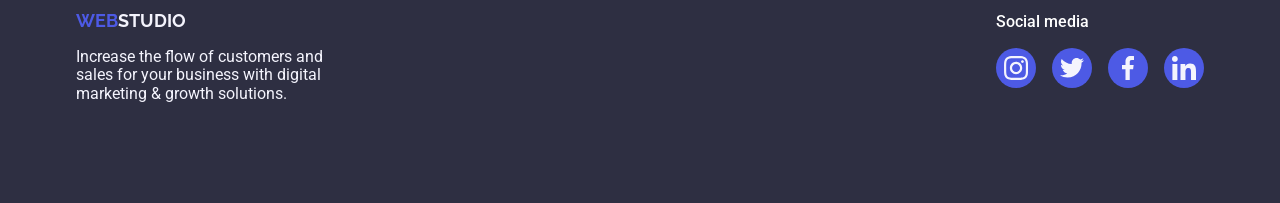
==== commit 29cf8096: "Final: Hero fixed, 4 Teams with socials, 6 Portfolios" ====
--- a/index.html
+++ b/index.html
@@ -49,7 +49,7 @@
 
     <main>
       <section class="hero">
-        <div class="container hero-content">
+        <div class="container hero-container">
           <h1 class="hero-title">Effective Solutions for Your Business</h1>
           <button class="hero-btn" type="button">Order Service</button>
         </div>
@@ -60,6 +60,11 @@
           <h2 class="visually-hidden">Features</h2>
           <ul class="features-list list">
             <li class="features-item">
+              <div class="features-icon-box">
+                <svg width="64" height="64">
+                  <use href="./images/icons.svg#icon-antenna"></use>
+                </svg>
+              </div>
               <h3 class="features-subtitle">Strategy</h3>
               <p class="features-text">
                 Our goal is to identify the business problem to walk away with
@@ -67,6 +72,11 @@
               </p>
             </li>
             <li class="features-item">
+              <div class="features-icon-box">
+                <svg width="64" height="64">
+                  <use href="./images/icons.svg#icon-clock"></use>
+                </svg>
+              </div>
               <h3 class="features-subtitle">Punctuality</h3>
               <p class="features-text">
                 Bring the key message to the brand's audience for the best price
@@ -74,6 +84,11 @@
               </p>
             </li>
             <li class="features-item">
+              <div class="features-icon-box">
+                <svg width="64" height="64">
+                  <use href="./images/icons.svg#icon-diagram"></use>
+                </svg>
+              </div>
               <h3 class="features-subtitle">Diligence</h3>
               <p class="features-text">
                 Research and confirm brands that present the strongest digital
@@ -81,6 +96,11 @@
               </p>
             </li>
             <li class="features-item">
+              <div class="features-icon-box">
+                <svg width="64" height="64">
+                  <use href="./images/icons.svg#icon-astronaut"></use>
+                </svg>
+              </div>
               <h3 class="features-subtitle">Technologies</h3>
               <p class="features-text">
                 Design practice focused on digital experiences. We bring forth a
@@ -107,28 +127,30 @@
                 <ul class="social-list list">
                   <li class="social-item">
                     <a href="" class="social-link"
-                      ><svg class="social-icon" width="16" height="16">
-                        <use
-                          href="./images/icons.svg#icon-instagram"
-                        ></use></svg
-                    ></a>
-                  </li>
-                  <li class="social-item">
-                    <a href="" class="social-link"
-                      ><svg class="social-icon" width="16" height="16">
+                      ><svg width="16" height="16">
+                        <use
+                          href="./images/icons.svg#icon-instagram2"
+                        ></use></svg
+                    ></a>
+                  </li>
+                  <li class="social-item">
+                    <a href="" class="social-link"
+                      ><svg width="16" height="16">
                         <use href="./images/icons.svg#icon-twitter"></use></svg
                     ></a>
                   </li>
                   <li class="social-item">
                     <a href="" class="social-link"
-                      ><svg class="social-icon" width="16" height="16">
+                      ><svg width="16" height="16">
                         <use href="./images/icons.svg#icon-facebook"></use></svg
                     ></a>
                   </li>
                   <li class="social-item">
                     <a href="" class="social-link"
-                      ><svg class="social-icon" width="16" height="16">
-                        <use href="./images/icons.svg#icon-linkedin"></use></svg
+                      ><svg width="16" height="16">
+                        <use
+                          href="./images/icons.svg#icon-linkedin1"
+                        ></use></svg
                     ></a>
                   </li>
                 </ul>
@@ -142,28 +164,30 @@
                 <ul class="social-list list">
                   <li class="social-item">
                     <a href="" class="social-link"
-                      ><svg class="social-icon" width="16" height="16">
-                        <use
-                          href="./images/icons.svg#icon-instagram"
-                        ></use></svg
-                    ></a>
-                  </li>
-                  <li class="social-item">
-                    <a href="" class="social-link"
-                      ><svg class="social-icon" width="16" height="16">
+                      ><svg width="16" height="16">
+                        <use
+                          href="./images/icons.svg#icon-instagram2"
+                        ></use></svg
+                    ></a>
+                  </li>
+                  <li class="social-item">
+                    <a href="" class="social-link"
+                      ><svg width="16" height="16">
                         <use href="./images/icons.svg#icon-twitter"></use></svg
                     ></a>
                   </li>
                   <li class="social-item">
                     <a href="" class="social-link"
-                      ><svg class="social-icon" width="16" height="16">
+                      ><svg width="16" height="16">
                         <use href="./images/icons.svg#icon-facebook"></use></svg
                     ></a>
                   </li>
                   <li class="social-item">
                     <a href="" class="social-link"
-                      ><svg class="social-icon" width="16" height="16">
-                        <use href="./images/icons.svg#icon-linkedin"></use></svg
+                      ><svg width="16" height="16">
+                        <use
+                          href="./images/icons.svg#icon-linkedin1"
+                        ></use></svg
                     ></a>
                   </li>
                 </ul>
@@ -181,28 +205,30 @@
                 <ul class="social-list list">
                   <li class="social-item">
                     <a href="" class="social-link"
-                      ><svg class="social-icon" width="16" height="16">
-                        <use
-                          href="./images/icons.svg#icon-instagram"
-                        ></use></svg
-                    ></a>
-                  </li>
-                  <li class="social-item">
-                    <a href="" class="social-link"
-                      ><svg class="social-icon" width="16" height="16">
+                      ><svg width="16" height="16">
+                        <use
+                          href="./images/icons.svg#icon-instagram2"
+                        ></use></svg
+                    ></a>
+                  </li>
+                  <li class="social-item">
+                    <a href="" class="social-link"
+                      ><svg width="16" height="16">
                         <use href="./images/icons.svg#icon-twitter"></use></svg
                     ></a>
                   </li>
                   <li class="social-item">
                     <a href="" class="social-link"
-                      ><svg class="social-icon" width="16" height="16">
+                      ><svg width="16" height="16">
                         <use href="./images/icons.svg#icon-facebook"></use></svg
                     ></a>
                   </li>
                   <li class="social-item">
                     <a href="" class="social-link"
-                      ><svg class="social-icon" width="16" height="16">
-                        <use href="./images/icons.svg#icon-linkedin"></use></svg
+                      ><svg width="16" height="16">
+                        <use
+                          href="./images/icons.svg#icon-linkedin1"
+                        ></use></svg
                     ></a>
                   </li>
                 </ul>
@@ -220,28 +246,30 @@
                 <ul class="social-list list">
                   <li class="social-item">
                     <a href="" class="social-link"
-                      ><svg class="social-icon" width="16" height="16">
-                        <use
-                          href="./images/icons.svg#icon-instagram"
-                        ></use></svg
-                    ></a>
-                  </li>
-                  <li class="social-item">
-                    <a href="" class="social-link"
-                      ><svg class="social-icon" width="16" height="16">
+                      ><svg width="16" height="16">
+                        <use
+                          href="./images/icons.svg#icon-instagram2"
+                        ></use></svg
+                    ></a>
+                  </li>
+                  <li class="social-item">
+                    <a href="" class="social-link"
+                      ><svg width="16" height="16">
                         <use href="./images/icons.svg#icon-twitter"></use></svg
                     ></a>
                   </li>
                   <li class="social-item">
                     <a href="" class="social-link"
-                      ><svg class="social-icon" width="16" height="16">
+                      ><svg width="16" height="16">
                         <use href="./images/icons.svg#icon-facebook"></use></svg
                     ></a>
                   </li>
                   <li class="social-item">
                     <a href="" class="social-link"
-                      ><svg class="social-icon" width="16" height="16">
-                        <use href="./images/icons.svg#icon-linkedin"></use></svg
+                      ><svg width="16" height="16">
+                        <use
+                          href="./images/icons.svg#icon-linkedin1"
+                        ></use></svg
                     ></a>
                   </li>
                 </ul>
@@ -256,7 +284,14 @@
           <h2 class="section-title">Our Portfolio</h2>
           <ul class="portfolio-list list">
             <li class="portfolio-item">
-              <img src="./images/banking-app.jpg" alt="Banking" width="360" />
+              <div class="portfolio-overlay-box">
+                <img src="./images/banking-app.jpg" alt="Banking" width="360" />
+                <div class="portfolio-overlay">
+                  <p class="portfolio-overlay-text">
+                    Banking app description here.
+                  </p>
+                </div>
+              </div>
               <div class="portfolio-info">
                 <h3 class="portfolio-subtitle">Banking App</h3>
                 <p class="portfolio-text">App</p>
@@ -269,11 +304,13 @@
                   alt="Cashless"
                   width="360"
                 />
-                <p class="portfolio-overlay">
-                  14 Stylish and User-Friendly App Design Concepts · Task
-                  Manager App · Calorie Tracker App · Exotic Fruit Ecommerce App
-                  · Cloud Storage App
-                </p>
+                <div class="portfolio-overlay">
+                  <p class="portfolio-overlay-text">
+                    14 Stylish and User-Friendly App Design Concepts · Task
+                    Manager App · Calorie Tracker App · Exotic Fruit Ecommerce
+                    App · Cloud Storage App
+                  </p>
+                </div>
               </div>
               <div class="portfolio-info">
                 <h3 class="portfolio-subtitle">Cashless Payment</h3>
@@ -281,40 +318,68 @@
               </div>
             </li>
             <li class="portfolio-item">
-              <img
-                src="./images/meditation-app.jpg"
-                alt="Meditation"
-                width="360"
-              />
+              <div class="portfolio-overlay-box">
+                <img
+                  src="./images/meditation-app.jpg"
+                  alt="Meditation"
+                  width="360"
+                />
+                <div class="portfolio-overlay">
+                  <p class="portfolio-overlay-text">
+                    Meditation app description here.
+                  </p>
+                </div>
+              </div>
               <div class="portfolio-info">
                 <h3 class="portfolio-subtitle">Meditation App</h3>
                 <p class="portfolio-text">App</p>
               </div>
             </li>
             <li class="portfolio-item">
-              <img src="./images/taxi-service.jpg" alt="Taxi" width="360" />
+              <div class="portfolio-overlay-box">
+                <img src="./images/taxi-service.jpg" alt="Taxi" width="360" />
+                <div class="portfolio-overlay">
+                  <p class="portfolio-overlay-text">
+                    Taxi service description here.
+                  </p>
+                </div>
+              </div>
               <div class="portfolio-info">
                 <h3 class="portfolio-subtitle">Taxi Service</h3>
                 <p class="portfolio-text">Marketing</p>
               </div>
             </li>
             <li class="portfolio-item">
-              <img
-                src="./images/screen-illustrations.jpg"
-                alt="Screen"
-                width="360"
-              />
+              <div class="portfolio-overlay-box">
+                <img
+                  src="./images/screen-illustrations.jpg"
+                  alt="Screen"
+                  width="360"
+                />
+                <div class="portfolio-overlay">
+                  <p class="portfolio-overlay-text">
+                    Screen illustrations description here.
+                  </p>
+                </div>
+              </div>
               <div class="portfolio-info">
                 <h3 class="portfolio-subtitle">Screen Illustrations</h3>
                 <p class="portfolio-text">Design</p>
               </div>
             </li>
             <li class="portfolio-item">
-              <img
-                src="./images/online-courses.jpg"
-                alt="Courses"
-                width="360"
-              />
+              <div class="portfolio-overlay-box">
+                <img
+                  src="./images/online-courses.jpg"
+                  alt="Courses"
+                  width="360"
+                />
+                <div class="portfolio-overlay">
+                  <p class="portfolio-overlay-text">
+                    Online courses description here.
+                  </p>
+                </div>
+              </div>
               <div class="portfolio-info">
                 <h3 class="portfolio-subtitle">Online Courses</h3>
                 <p class="portfolio-text">Marketing</p>
@@ -336,6 +401,35 @@
             digital marketing & growth solutions.
           </p>
         </div>
+        <div class="footer-social-box">
+          <p class="footer-social-text">Social media</p>
+          <ul class="footer-social-list list">
+            <li class="footer-social-item">
+              <a href="" class="footer-social-link"
+                ><svg width="24" height="24">
+                  <use href="./images/icons.svg#icon-instagram2"></use></svg
+              ></a>
+            </li>
+            <li class="footer-social-item">
+              <a href="" class="footer-social-link"
+                ><svg width="24" height="24">
+                  <use href="./images/icons.svg#icon-twitter"></use></svg
+              ></a>
+            </li>
+            <li class="footer-social-item">
+              <a href="" class="footer-social-link"
+                ><svg width="24" height="24">
+                  <use href="./images/icons.svg#icon-facebook"></use></svg
+              ></a>
+            </li>
+            <li class="footer-social-item">
+              <a href="" class="footer-social-link"
+                ><svg width="24" height="24">
+                  <use href="./images/icons.svg#icon-linkedin1"></use></svg
+              ></a>
+            </li>
+          </ul>
+        </div>
       </div>
     </footer>
   </body>
--- a/css/styles.css
+++ b/css/styles.css
@@ -95,6 +95,7 @@
 }
 
 .nav-link {
+  position: relative;
   font-weight: 500;
   font-size: 16px;
   color: #2e2f42;
@@ -108,6 +109,17 @@
   color: #404bbf;
 }
 
+.nav-link.current::after {
+  content: "";
+  position: absolute;
+  left: 0;
+  bottom: -1px;
+  width: 100%;
+  height: 4px;
+  background-color: #404bbf;
+  border-radius: 2px;
+}
+
 .address {
   font-style: normal;
   margin-left: auto;
@@ -128,37 +140,37 @@
   color: #404bbf;
 }
 
-/* --- HERO (GARANTİLİ HİZALAMA) --- */
+/* --- HERO (KRİTİK DÜZELTME) --- */
 .hero {
   max-width: 1440px;
   margin: 0 auto;
   padding: 188px 0;
   background-color: #2e2f42;
-  background-image:
-    linear-gradient(rgba(46, 47, 66, 0.7), rgba(46, 47, 66, 0.7)),
-    url("../images/hero-bg.jpg");
+  background-image: linear-gradient(rgba(46, 47, 66, 0.7), rgba(46, 47, 66, 0.7)), url("../images/hero-bg.jpg");
   background-repeat: no-repeat;
   background-position: center;
   background-size: cover;
 }
 
-.hero-content {
+.hero-container {
   display: flex;
   flex-direction: column;
-  /* Öğeleri dikey hizalar */
-  align-items: center;
-  /* Yatayda ortalar */
-  justify-content: center;
+  /* Öğeleri dikey hizala */
+  align-items: center;
+  /* Yatayda ortala */
 }
 
 .hero-title {
   font-size: 56px;
   line-height: 1.07;
+  letter-spacing: 0.02em;
   color: #ffffff;
+  text-align: center;
   max-width: 496px;
-  text-align: center;
-  margin-bottom: 48px;
-  /* Butonu aşağı iter */
+  margin: 0 auto 48px auto;
+  /* Alttan 48px boşluk kesinleştirildi */
+  display: block;
+  /* Alanı sabitle */
 }
 
 .hero-btn {
@@ -170,8 +182,11 @@
   background-color: #4d5ae5;
   color: #ffffff;
   font-weight: 500;
+  line-height: 1.5;
+  letter-spacing: 0.04em;
   cursor: pointer;
   transition: background-color 250ms cubic-bezier(0.4, 0, 0.2, 1);
+  margin: 0 auto;
 }
 
 /* --- FEATURES --- */
@@ -184,6 +199,17 @@
   width: calc((100% - 72px) / 4);
 }
 
+.features-icon-box {
+  display: flex;
+  align-items: center;
+  justify-content: center;
+  height: 112px;
+  background-color: #f4f4fd;
+  border-radius: 4px;
+  margin-bottom: 8px;
+  border: 1px solid #8e8f99;
+}
+
 .features-subtitle {
   font-weight: 500;
   font-size: 20px;
@@ -191,7 +217,7 @@
   margin-bottom: 8px;
 }
 
-/* --- TEAM & SOCIALS --- */
+/* --- TEAM --- */
 .team {
   background-color: #f4f4fd;
 }
@@ -242,11 +268,7 @@
   background-color: #404bbf;
 }
 
-.social-icon {
-  fill: #f4f4fd;
-}
-
-/* --- PORTFOLIO & OVERLAY --- */
+/* --- PORTFOLIO --- */
 .portfolio-list {
   display: flex;
   flex-wrap: wrap;
@@ -261,6 +283,27 @@
 
 .portfolio-item:hover {
   box-shadow: 0px 1px 6px rgba(46, 47, 66, 0.08);
+}
+
+.portfolio-overlay-box {
+  position: relative;
+  overflow: hidden;
+}
+
+.portfolio-overlay {
+  position: absolute;
+  top: 0;
+  background-color: #4d5ae5;
+  width: 100%;
+  height: 100%;
+  transform: translateY(100%);
+  transition: transform 250ms cubic-bezier(0.4, 0, 0.2, 1);
+  padding: 40px 32px;
+  color: #f4f4fd;
+}
+
+.portfolio-item:hover .portfolio-overlay {
+  transform: translateY(0);
 }
 
 .portfolio-info {
@@ -276,34 +319,21 @@
   margin-bottom: 8px;
 }
 
-.portfolio-overlay-box {
-  position: relative;
-  overflow: hidden;
-}
-
-.portfolio-overlay {
-  position: absolute;
-  top: 0;
-  left: 0;
-  width: 100%;
-  height: 100%;
-  padding: 40px 32px;
-  background-color: #4d5ae5;
-  color: #f4f4fd;
-  transform: translateY(100%);
-  transition: transform 250ms cubic-bezier(0.4, 0, 0.2, 1);
-}
-
-.portfolio-item:hover .portfolio-overlay {
-  transform: translateY(0);
-}
-
 /* --- FOOTER --- */
 .footer {
   background-color: #2e2f42;
   padding: 100px 0;
 }
 
+.footer-container {
+  display: flex;
+  align-items: baseline;
+}
+
+.footer-logo-box {
+  margin-right: 120px;
+}
+
 .logo-studio-footer {
   color: #f4f4fd;
 }
@@ -313,3 +343,33 @@
   max-width: 264px;
   margin-top: 16px;
 }
+
+.footer-social-box {
+  margin-left: auto;
+}
+
+.footer-social-text {
+  color: #ffffff;
+  font-weight: 500;
+  margin-bottom: 16px;
+}
+
+.footer-social-list {
+  display: flex;
+  gap: 16px;
+}
+
+.footer-social-link {
+  width: 40px;
+  height: 40px;
+  background-color: #4d5ae5;
+  border-radius: 50%;
+  display: flex;
+  align-items: center;
+  justify-content: center;
+  transition: background-color 250ms cubic-bezier(0.4, 0, 0.2, 1);
+}
+
+.footer-social-link:hover {
+  background-color: #31d0aa;
+}
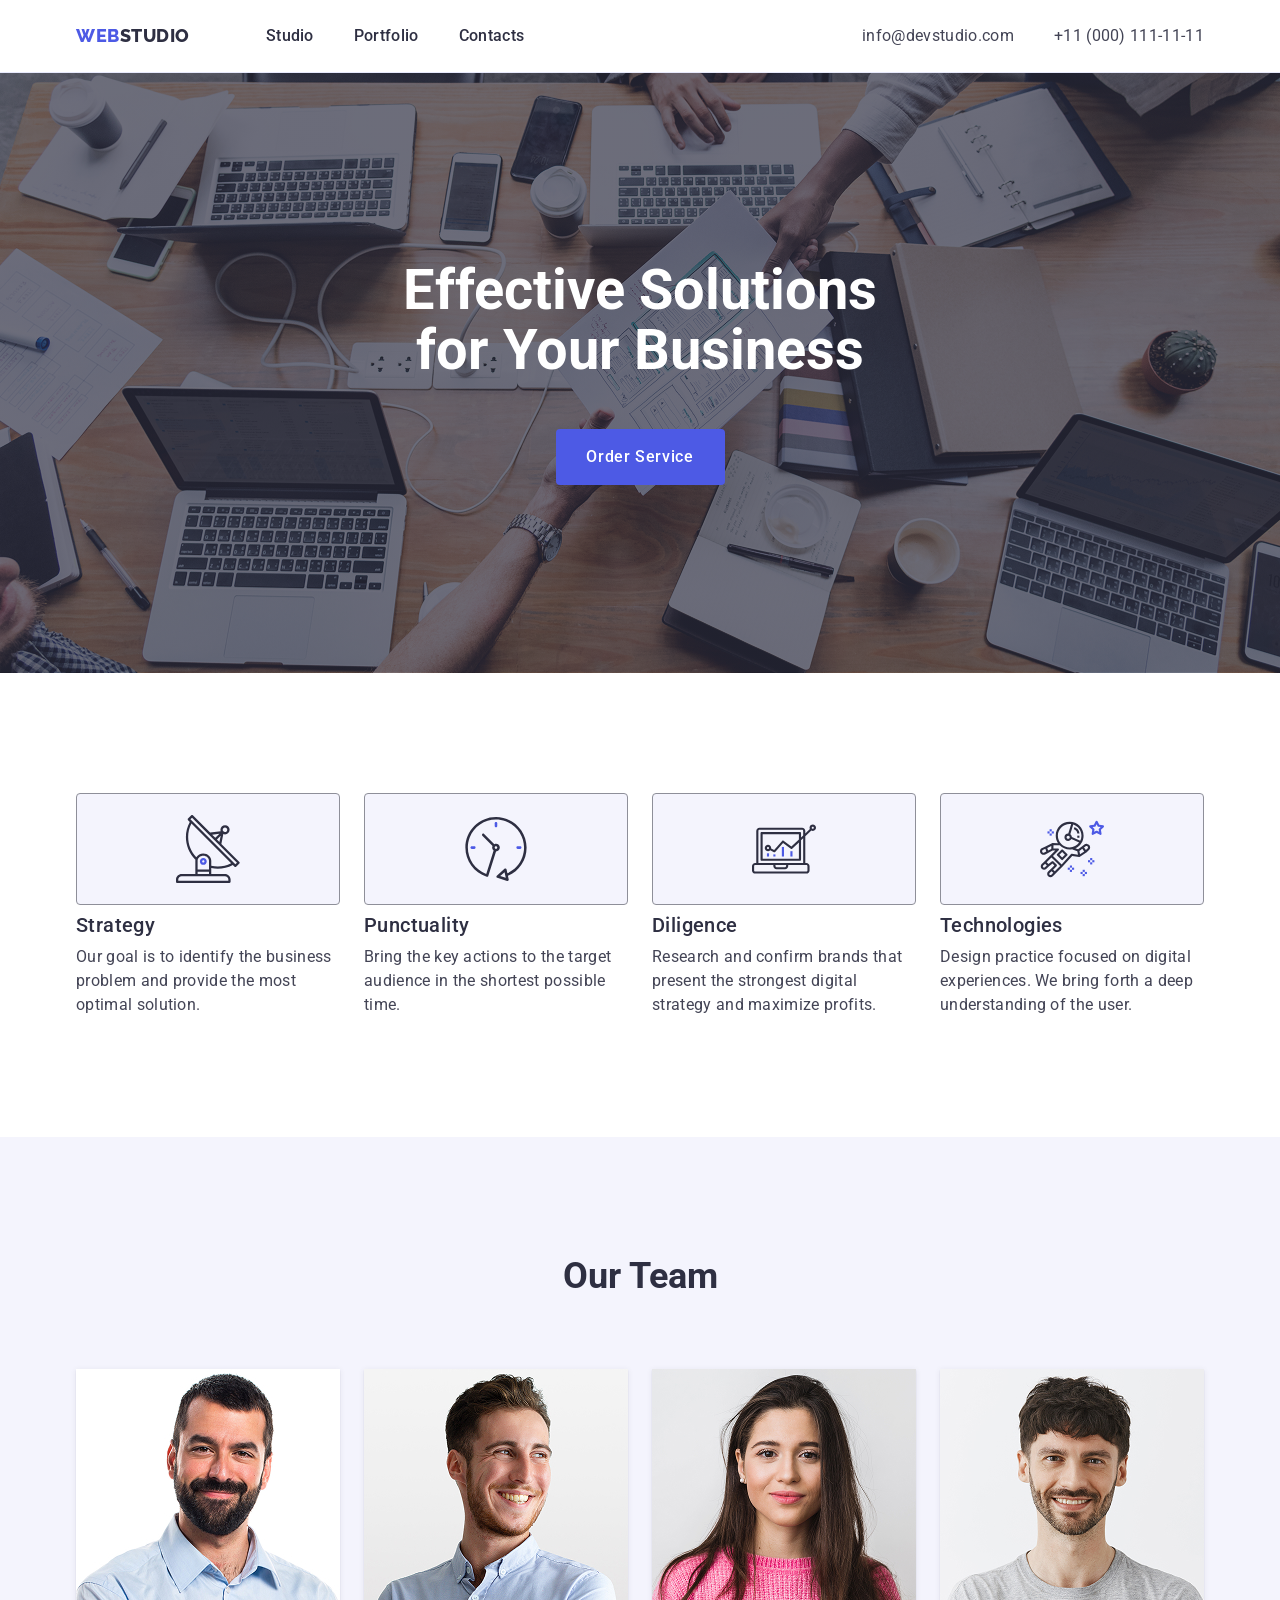
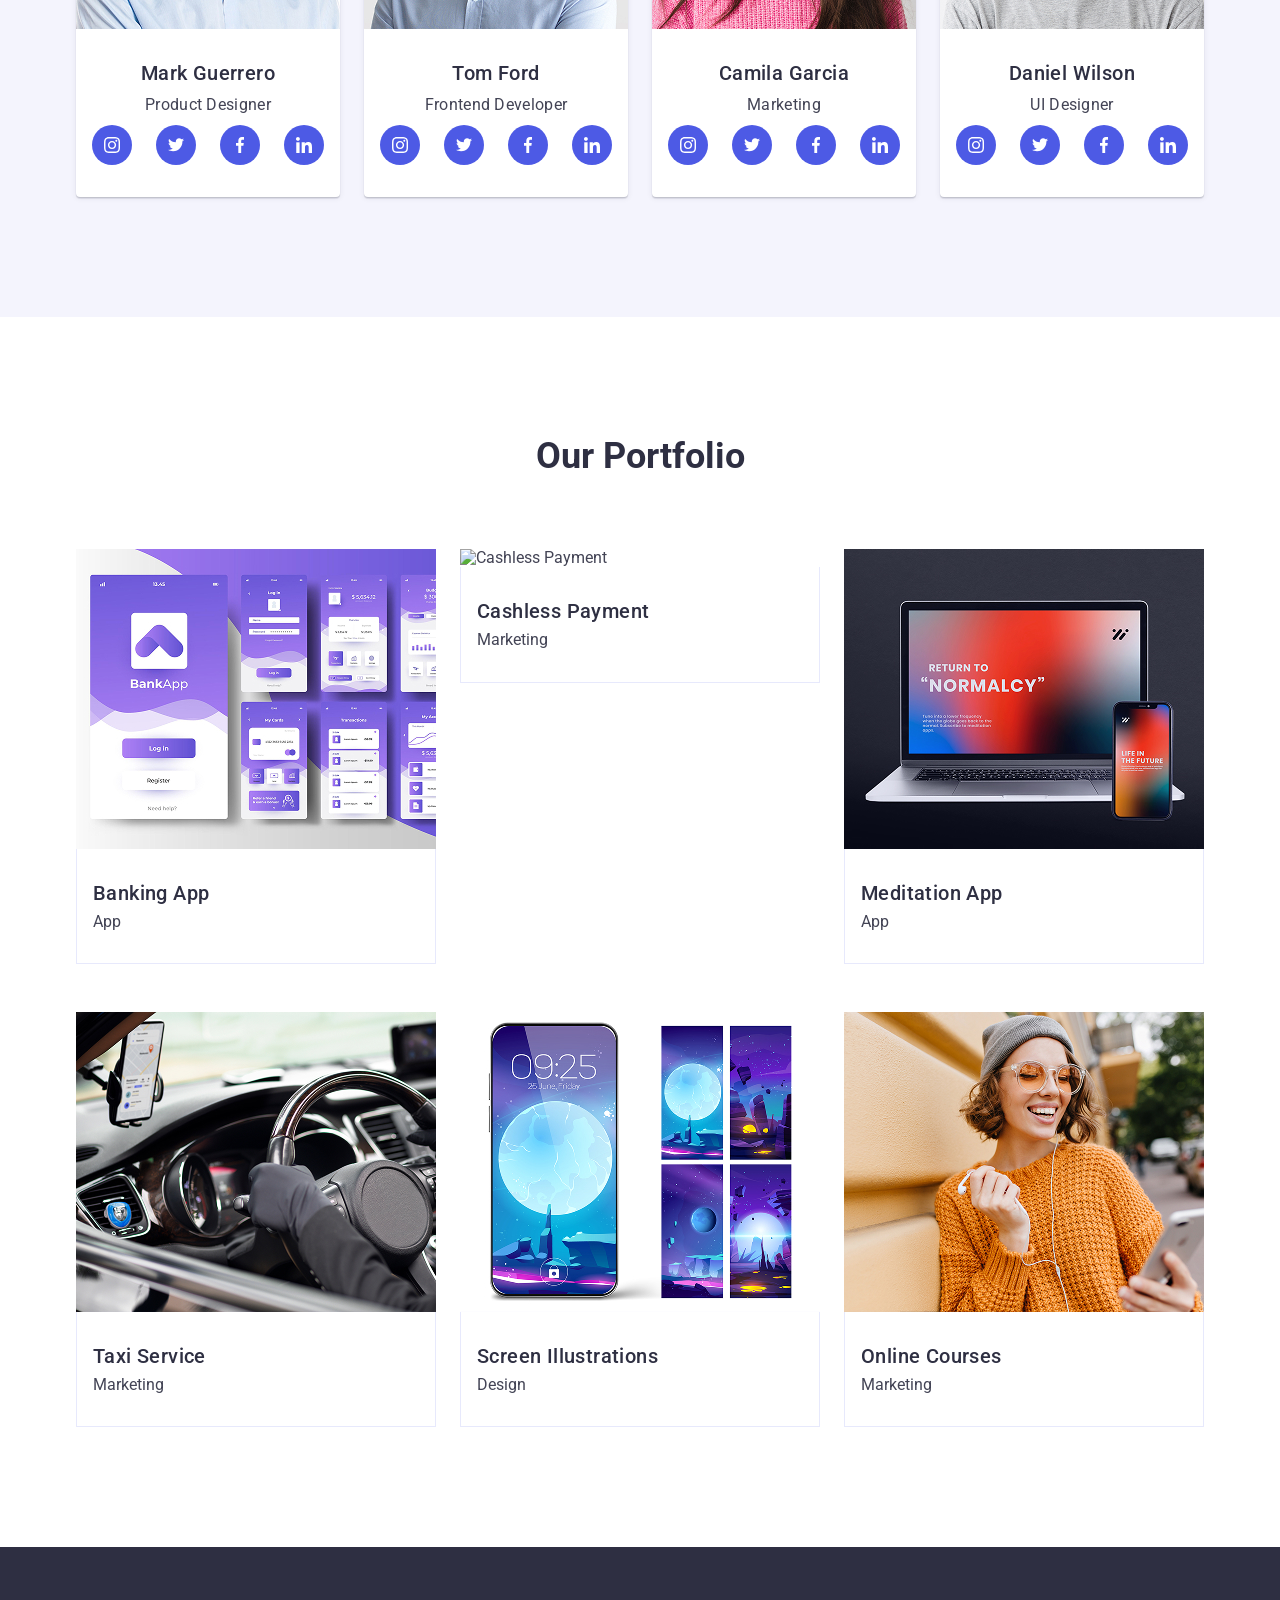
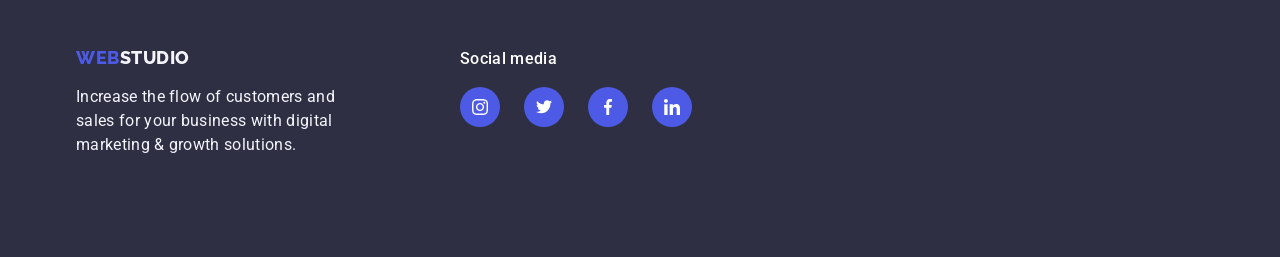
==== commit ae072844: "Complete HW-04: Fixed icons paths and added portfolio section" ====
--- a/index.html
+++ b/index.html
@@ -21,24 +21,24 @@
     <header class="header">
       <div class="container header-container">
         <nav class="header-nav">
-          <a class="logo header-logo" href="./index.html"
-            >Web<span class="logo-studio">Studio</span></a
+          <a href="./index.html" class="logo header-logo"
+            >WEB<span>STUDIO</span></a
           >
           <ul class="nav-list list">
-            <li><a class="nav-link current" href="./index.html">Studio</a></li>
-            <li><a class="nav-link" href="">Portfolio</a></li>
-            <li><a class="nav-link" href="">Contacts</a></li>
+            <li><a href="./index.html" class="nav-link">Studio</a></li>
+            <li><a href="" class="nav-link">Portfolio</a></li>
+            <li><a href="" class="nav-link">Contacts</a></li>
           </ul>
         </nav>
-        <address class="address">
-          <ul class="address-list list">
+        <address class="contacts">
+          <ul class="contacts-list list">
             <li>
-              <a class="address-link" href="mailto:info@devstudio.com"
+              <a href="mailto:info@devstudio.com" class="contacts-link"
                 >info@devstudio.com</a
               >
             </li>
             <li>
-              <a class="address-link" href="tel:+110001111111"
+              <a href="tel:+110001111111" class="contacts-link"
                 >+11 (000) 111-11-11</a
               >
             </li>
@@ -49,71 +49,83 @@
 
     <main>
       <section class="hero">
-        <div class="container hero-container">
+        <div class="container">
           <h1 class="hero-title">Effective Solutions for Your Business</h1>
-          <button class="hero-btn" type="button">Order Service</button>
+          <button type="button" class="hero-btn">Order Service</button>
         </div>
       </section>
 
-      <section class="section">
+      <section class="features">
         <div class="container">
           <h2 class="visually-hidden">Features</h2>
           <ul class="features-list list">
             <li class="features-item">
               <div class="features-icon-box">
-                <svg width="64" height="64">
-                  <use href="./images/icons.svg#icon-antenna"></use>
-                </svg>
+                <img
+                  src="./images/Group.svg"
+                  alt="Strategy"
+                  width="64"
+                  height="64"
+                />
               </div>
               <h3 class="features-subtitle">Strategy</h3>
               <p class="features-text">
-                Our goal is to identify the business problem to walk away with
-                the perfect and creative solution.
+                Our goal is to identify the business problem and provide the
+                most optimal solution.
               </p>
             </li>
             <li class="features-item">
               <div class="features-icon-box">
-                <svg width="64" height="64">
-                  <use href="./images/icons.svg#icon-clock"></use>
-                </svg>
+                <img
+                  src="./images/clock-1.svg"
+                  alt="Punctuality"
+                  width="64"
+                  height="64"
+                />
               </div>
               <h3 class="features-subtitle">Punctuality</h3>
               <p class="features-text">
-                Bring the key message to the brand's audience for the best price
-                within the shortest possible time.
+                Bring the key actions to the target audience in the shortest
+                possible time.
               </p>
             </li>
             <li class="features-item">
               <div class="features-icon-box">
-                <svg width="64" height="64">
-                  <use href="./images/icons.svg#icon-diagram"></use>
-                </svg>
+                <img
+                  src="./images/diagram-1.svg"
+                  alt="Diligence"
+                  width="64"
+                  height="64"
+                />
               </div>
               <h3 class="features-subtitle">Diligence</h3>
               <p class="features-text">
                 Research and confirm brands that present the strongest digital
-                growth opportunities and minimize risk.
+                strategy and maximize profits.
               </p>
             </li>
             <li class="features-item">
               <div class="features-icon-box">
-                <svg width="64" height="64">
-                  <use href="./images/icons.svg#icon-astronaut"></use>
-                </svg>
+                <img
+                  src="./images/astronaut-1.svg"
+                  alt="Technologies"
+                  width="64"
+                  height="64"
+                />
               </div>
               <h3 class="features-subtitle">Technologies</h3>
               <p class="features-text">
                 Design practice focused on digital experiences. We bring forth a
-                deep passion for problem solving.
+                deep understanding of the user.
               </p>
             </li>
           </ul>
         </div>
       </section>
 
-      <section class="section team">
+      <section class="team">
         <div class="container">
-          <h2 class="section-title">Our Team</h2>
+          <h2 class="team-title">Our Team</h2>
           <ul class="team-list list">
             <li class="team-item">
               <img
@@ -127,31 +139,35 @@
                 <ul class="social-list list">
                   <li class="social-item">
                     <a href="" class="social-link"
-                      ><svg width="16" height="16">
-                        <use
-                          href="./images/icons.svg#icon-instagram2"
-                        ></use></svg
-                    ></a>
-                  </li>
-                  <li class="social-item">
-                    <a href="" class="social-link"
-                      ><svg width="16" height="16">
-                        <use href="./images/icons.svg#icon-twitter"></use></svg
-                    ></a>
-                  </li>
-                  <li class="social-item">
-                    <a href="" class="social-link"
-                      ><svg width="16" height="16">
-                        <use href="./images/icons.svg#icon-facebook"></use></svg
-                    ></a>
-                  </li>
-                  <li class="social-item">
-                    <a href="" class="social-link"
-                      ><svg width="16" height="16">
-                        <use
-                          href="./images/icons.svg#icon-linkedin1"
-                        ></use></svg
-                    ></a>
+                      ><img
+                        src="./images/instagram2.svg"
+                        class="social-img"
+                        alt="Instagram"
+                    /></a>
+                  </li>
+                  <li class="social-item">
+                    <a href="" class="social-link"
+                      ><img
+                        src="./images/twitter.svg"
+                        class="social-img"
+                        alt="Twitter"
+                    /></a>
+                  </li>
+                  <li class="social-item">
+                    <a href="" class="social-link"
+                      ><img
+                        src="./images/facebook.svg"
+                        class="social-img"
+                        alt="Facebook"
+                    /></a>
+                  </li>
+                  <li class="social-item">
+                    <a href="" class="social-link"
+                      ><img
+                        src="./images/linkedin1.svg"
+                        class="social-img"
+                        alt="Linkedin"
+                    /></a>
                   </li>
                 </ul>
               </div>
@@ -164,31 +180,35 @@
                 <ul class="social-list list">
                   <li class="social-item">
                     <a href="" class="social-link"
-                      ><svg width="16" height="16">
-                        <use
-                          href="./images/icons.svg#icon-instagram2"
-                        ></use></svg
-                    ></a>
-                  </li>
-                  <li class="social-item">
-                    <a href="" class="social-link"
-                      ><svg width="16" height="16">
-                        <use href="./images/icons.svg#icon-twitter"></use></svg
-                    ></a>
-                  </li>
-                  <li class="social-item">
-                    <a href="" class="social-link"
-                      ><svg width="16" height="16">
-                        <use href="./images/icons.svg#icon-facebook"></use></svg
-                    ></a>
-                  </li>
-                  <li class="social-item">
-                    <a href="" class="social-link"
-                      ><svg width="16" height="16">
-                        <use
-                          href="./images/icons.svg#icon-linkedin1"
-                        ></use></svg
-                    ></a>
+                      ><img
+                        src="./images/instagram2.svg"
+                        class="social-img"
+                        alt="Instagram"
+                    /></a>
+                  </li>
+                  <li class="social-item">
+                    <a href="" class="social-link"
+                      ><img
+                        src="./images/twitter.svg"
+                        class="social-img"
+                        alt="Twitter"
+                    /></a>
+                  </li>
+                  <li class="social-item">
+                    <a href="" class="social-link"
+                      ><img
+                        src="./images/facebook.svg"
+                        class="social-img"
+                        alt="Facebook"
+                    /></a>
+                  </li>
+                  <li class="social-item">
+                    <a href="" class="social-link"
+                      ><img
+                        src="./images/linkedin1.svg"
+                        class="social-img"
+                        alt="Linkedin"
+                    /></a>
                   </li>
                 </ul>
               </div>
@@ -205,31 +225,35 @@
                 <ul class="social-list list">
                   <li class="social-item">
                     <a href="" class="social-link"
-                      ><svg width="16" height="16">
-                        <use
-                          href="./images/icons.svg#icon-instagram2"
-                        ></use></svg
-                    ></a>
-                  </li>
-                  <li class="social-item">
-                    <a href="" class="social-link"
-                      ><svg width="16" height="16">
-                        <use href="./images/icons.svg#icon-twitter"></use></svg
-                    ></a>
-                  </li>
-                  <li class="social-item">
-                    <a href="" class="social-link"
-                      ><svg width="16" height="16">
-                        <use href="./images/icons.svg#icon-facebook"></use></svg
-                    ></a>
-                  </li>
-                  <li class="social-item">
-                    <a href="" class="social-link"
-                      ><svg width="16" height="16">
-                        <use
-                          href="./images/icons.svg#icon-linkedin1"
-                        ></use></svg
-                    ></a>
+                      ><img
+                        src="./images/instagram2.svg"
+                        class="social-img"
+                        alt="Instagram"
+                    /></a>
+                  </li>
+                  <li class="social-item">
+                    <a href="" class="social-link"
+                      ><img
+                        src="./images/twitter.svg"
+                        class="social-img"
+                        alt="Twitter"
+                    /></a>
+                  </li>
+                  <li class="social-item">
+                    <a href="" class="social-link"
+                      ><img
+                        src="./images/facebook.svg"
+                        class="social-img"
+                        alt="Facebook"
+                    /></a>
+                  </li>
+                  <li class="social-item">
+                    <a href="" class="social-link"
+                      ><img
+                        src="./images/linkedin1.svg"
+                        class="social-img"
+                        alt="Linkedin"
+                    /></a>
                   </li>
                 </ul>
               </div>
@@ -246,31 +270,35 @@
                 <ul class="social-list list">
                   <li class="social-item">
                     <a href="" class="social-link"
-                      ><svg width="16" height="16">
-                        <use
-                          href="./images/icons.svg#icon-instagram2"
-                        ></use></svg
-                    ></a>
-                  </li>
-                  <li class="social-item">
-                    <a href="" class="social-link"
-                      ><svg width="16" height="16">
-                        <use href="./images/icons.svg#icon-twitter"></use></svg
-                    ></a>
-                  </li>
-                  <li class="social-item">
-                    <a href="" class="social-link"
-                      ><svg width="16" height="16">
-                        <use href="./images/icons.svg#icon-facebook"></use></svg
-                    ></a>
-                  </li>
-                  <li class="social-item">
-                    <a href="" class="social-link"
-                      ><svg width="16" height="16">
-                        <use
-                          href="./images/icons.svg#icon-linkedin1"
-                        ></use></svg
-                    ></a>
+                      ><img
+                        src="./images/instagram2.svg"
+                        class="social-img"
+                        alt="Instagram"
+                    /></a>
+                  </li>
+                  <li class="social-item">
+                    <a href="" class="social-link"
+                      ><img
+                        src="./images/twitter.svg"
+                        class="social-img"
+                        alt="Twitter"
+                    /></a>
+                  </li>
+                  <li class="social-item">
+                    <a href="" class="social-link"
+                      ><img
+                        src="./images/facebook.svg"
+                        class="social-img"
+                        alt="Facebook"
+                    /></a>
+                  </li>
+                  <li class="social-item">
+                    <a href="" class="social-link"
+                      ><img
+                        src="./images/linkedin1.svg"
+                        class="social-img"
+                        alt="Linkedin"
+                    /></a>
                   </li>
                 </ul>
               </div>
@@ -279,108 +307,108 @@
         </div>
       </section>
 
-      <section class="section">
+      <section class="portfolio">
         <div class="container">
-          <h2 class="section-title">Our Portfolio</h2>
+          <h2 class="portfolio-title">Our Portfolio</h2>
           <ul class="portfolio-list list">
             <li class="portfolio-item">
-              <div class="portfolio-overlay-box">
-                <img src="./images/banking-app.jpg" alt="Banking" width="360" />
-                <div class="portfolio-overlay">
-                  <p class="portfolio-overlay-text">
-                    Banking app description here.
-                  </p>
-                </div>
-              </div>
-              <div class="portfolio-info">
+              <div class="portfolio-image-box">
+                <img
+                  src="./images/banking-app.jpg"
+                  alt="Banking App"
+                  width="360"
+                />
+                <p class="overlay">
+                  14 Stylish and User-Friendly App Design Concepts for Your
+                  Business
+                </p>
+              </div>
+              <div class="portfolio-content">
                 <h3 class="portfolio-subtitle">Banking App</h3>
                 <p class="portfolio-text">App</p>
               </div>
             </li>
             <li class="portfolio-item">
-              <div class="portfolio-overlay-box">
+              <div class="portfolio-image-box">
                 <img
                   src="./images/cashless-payment.jpg"
-                  alt="Cashless"
-                  width="360"
-                />
-                <div class="portfolio-overlay">
-                  <p class="portfolio-overlay-text">
-                    14 Stylish and User-Friendly App Design Concepts · Task
-                    Manager App · Calorie Tracker App · Exotic Fruit Ecommerce
-                    App · Cloud Storage App
-                  </p>
-                </div>
-              </div>
-              <div class="portfolio-info">
+                  alt="Cashless Payment"
+                  width="360"
+                />
+                <p class="overlay">
+                  14 Stylish and User-Friendly App Design Concepts for Your
+                  Business
+                </p>
+              </div>
+              <div class="portfolio-content">
                 <h3 class="portfolio-subtitle">Cashless Payment</h3>
                 <p class="portfolio-text">Marketing</p>
               </div>
             </li>
             <li class="portfolio-item">
-              <div class="portfolio-overlay-box">
+              <div class="portfolio-image-box">
                 <img
                   src="./images/meditation-app.jpg"
-                  alt="Meditation"
-                  width="360"
-                />
-                <div class="portfolio-overlay">
-                  <p class="portfolio-overlay-text">
-                    Meditation app description here.
-                  </p>
-                </div>
-              </div>
-              <div class="portfolio-info">
+                  alt="Meditation App"
+                  width="360"
+                />
+                <p class="overlay">
+                  14 Stylish and User-Friendly App Design Concepts for Your
+                  Business
+                </p>
+              </div>
+              <div class="portfolio-content">
                 <h3 class="portfolio-subtitle">Meditation App</h3>
                 <p class="portfolio-text">App</p>
               </div>
             </li>
             <li class="portfolio-item">
-              <div class="portfolio-overlay-box">
-                <img src="./images/taxi-service.jpg" alt="Taxi" width="360" />
-                <div class="portfolio-overlay">
-                  <p class="portfolio-overlay-text">
-                    Taxi service description here.
-                  </p>
-                </div>
-              </div>
-              <div class="portfolio-info">
+              <div class="portfolio-image-box">
+                <img
+                  src="./images/taxi-service.jpg"
+                  alt="Taxi Service"
+                  width="360"
+                />
+                <p class="overlay">
+                  14 Stylish and User-Friendly App Design Concepts for Your
+                  Business
+                </p>
+              </div>
+              <div class="portfolio-content">
                 <h3 class="portfolio-subtitle">Taxi Service</h3>
                 <p class="portfolio-text">Marketing</p>
               </div>
             </li>
             <li class="portfolio-item">
-              <div class="portfolio-overlay-box">
+              <div class="portfolio-image-box">
                 <img
                   src="./images/screen-illustrations.jpg"
-                  alt="Screen"
-                  width="360"
-                />
-                <div class="portfolio-overlay">
-                  <p class="portfolio-overlay-text">
-                    Screen illustrations description here.
-                  </p>
-                </div>
-              </div>
-              <div class="portfolio-info">
+                  alt="Screen Illustrations"
+                  width="360"
+                />
+                <p class="overlay">
+                  14 Stylish and User-Friendly App Design Concepts for Your
+                  Business
+                </p>
+              </div>
+              <div class="portfolio-content">
                 <h3 class="portfolio-subtitle">Screen Illustrations</h3>
                 <p class="portfolio-text">Design</p>
               </div>
             </li>
             <li class="portfolio-item">
-              <div class="portfolio-overlay-box">
+              <div class="portfolio-image-box">
                 <img
                   src="./images/online-courses.jpg"
-                  alt="Courses"
-                  width="360"
-                />
-                <div class="portfolio-overlay">
-                  <p class="portfolio-overlay-text">
-                    Online courses description here.
-                  </p>
-                </div>
-              </div>
-              <div class="portfolio-info">
+                  alt="Online Courses"
+                  width="360"
+                />
+                <p class="overlay">
+                  14 Stylish and User-Friendly App Design Concepts for Your
+                  Business
+                </p>
+              </div>
+              <div class="portfolio-content">
                 <h3 class="portfolio-subtitle">Online Courses</h3>
                 <p class="portfolio-text">Marketing</p>
               </div>
@@ -392,9 +420,9 @@
 
     <footer class="footer">
       <div class="container footer-container">
-        <div class="footer-logo-box">
-          <a class="logo footer-logo" href="./index.html"
-            >Web<span class="logo-studio-footer">Studio</span></a
+        <div class="footer-left">
+          <a href="./index.html" class="logo footer-logo"
+            >WEB<span>STUDIO</span></a
           >
           <p class="footer-text">
             Increase the flow of customers and sales for your business with
@@ -402,31 +430,39 @@
           </p>
         </div>
         <div class="footer-social-box">
-          <p class="footer-social-text">Social media</p>
-          <ul class="footer-social-list list">
-            <li class="footer-social-item">
-              <a href="" class="footer-social-link"
-                ><svg width="24" height="24">
-                  <use href="./images/icons.svg#icon-instagram2"></use></svg
-              ></a>
-            </li>
-            <li class="footer-social-item">
-              <a href="" class="footer-social-link"
-                ><svg width="24" height="24">
-                  <use href="./images/icons.svg#icon-twitter"></use></svg
-              ></a>
-            </li>
-            <li class="footer-social-item">
-              <a href="" class="footer-social-link"
-                ><svg width="24" height="24">
-                  <use href="./images/icons.svg#icon-facebook"></use></svg
-              ></a>
-            </li>
-            <li class="footer-social-item">
-              <a href="" class="footer-social-link"
-                ><svg width="24" height="24">
-                  <use href="./images/icons.svg#icon-linkedin1"></use></svg
-              ></a>
+          <p class="footer-social-title">Social media</p>
+          <ul class="social-list list">
+            <li class="social-item">
+              <a href="" class="social-link footer-social-link"
+                ><img
+                  src="./images/instagram2.svg"
+                  class="social-img"
+                  alt="Instagram"
+              /></a>
+            </li>
+            <li class="social-item">
+              <a href="" class="social-link footer-social-link"
+                ><img
+                  src="./images/twitter.svg"
+                  class="social-img"
+                  alt="Twitter"
+              /></a>
+            </li>
+            <li class="social-item">
+              <a href="" class="social-link footer-social-link"
+                ><img
+                  src="./images/facebook.svg"
+                  class="social-img"
+                  alt="Facebook"
+              /></a>
+            </li>
+            <li class="social-item">
+              <a href="" class="social-link footer-social-link"
+                ><img
+                  src="./images/linkedin1.svg"
+                  class="social-img"
+                  alt="Linkedin"
+              /></a>
             </li>
           </ul>
         </div>
--- a/css/styles.css
+++ b/css/styles.css
@@ -22,24 +22,21 @@
   height: auto;
 }
 
+a {
+  text-decoration: none;
+  color: inherit;
+}
+
 body {
   font-family: "Roboto", sans-serif;
+  background-color: #ffffff;
   color: #434455;
-  background-color: #ffffff;
 }
 
 .container {
   width: 1158px;
+  margin: 0 auto;
   padding: 0 15px;
-  margin: 0 auto;
-}
-
-.section {
-  padding: 120px 0;
-}
-
-.list {
-  list-style: none;
 }
 
 .visually-hidden {
@@ -58,7 +55,10 @@
 /* --- HEADER --- */
 .header {
   border-bottom: 1px solid #e7e9fc;
-  box-shadow: 0px 2px 1px rgba(46, 47, 66, 0.08);
+  box-shadow:
+    0px 2px 1px rgba(46, 47, 66, 0.08),
+    0px 1px 1px rgba(46, 47, 66, 0.16),
+    0px 1px 6px rgba(46, 47, 66, 0.08);
 }
 
 .header-container {
@@ -73,20 +73,20 @@
 
 .logo {
   font-family: "Raleway", sans-serif;
-  font-weight: 700;
+  font-weight: 800;
   font-size: 18px;
+  line-height: 1.17;
+  letter-spacing: 0.03em;
+  text-transform: uppercase;
   color: #4d5ae5;
-  text-decoration: none;
-  text-transform: uppercase;
-}
-
-.logo-studio {
-  color: #2e2f42;
 }
 
 .header-logo {
   margin-right: 76px;
-  padding: 24px 0;
+}
+
+.logo span {
+  color: #2e2f42;
 }
 
 .nav-list {
@@ -95,101 +95,92 @@
 }
 
 .nav-link {
-  position: relative;
-  font-weight: 500;
-  font-size: 16px;
+  font-weight: 500;
+  font-size: 16px;
+  line-height: 1.5;
+  letter-spacing: 0.02em;
   color: #2e2f42;
   padding: 24px 0;
   display: block;
-  text-decoration: none;
   transition: color 250ms cubic-bezier(0.4, 0, 0.2, 1);
 }
 
-.nav-link.current {
+.nav-link:hover {
   color: #404bbf;
 }
 
-.nav-link.current::after {
-  content: "";
-  position: absolute;
-  left: 0;
-  bottom: -1px;
-  width: 100%;
-  height: 4px;
-  background-color: #404bbf;
-  border-radius: 2px;
-}
-
-.address {
+.contacts {
   font-style: normal;
   margin-left: auto;
 }
 
-.address-list {
+.contacts-list {
   display: flex;
   gap: 40px;
 }
 
-.address-link {
+.contacts-link {
+  font-size: 16px;
+  line-height: 1.5;
+  letter-spacing: 0.02em;
   color: #434455;
-  text-decoration: none;
   transition: color 250ms cubic-bezier(0.4, 0, 0.2, 1);
 }
 
-.address-link:hover {
+.contacts-link:hover {
   color: #404bbf;
 }
 
-/* --- HERO (KRİTİK DÜZELTME) --- */
+/* --- HERO --- */
 .hero {
+  background-color: #2e2f42;
+  padding: 188px 0;
+  background-image:
+    linear-gradient(rgba(46, 47, 66, 0.7), rgba(46, 47, 66, 0.7)),
+    url("../images/people-office 1.jpg");
+  background-size: cover;
+  background-position: center;
+  background-repeat: no-repeat;
   max-width: 1440px;
   margin: 0 auto;
-  padding: 188px 0;
-  background-color: #2e2f42;
-  background-image: linear-gradient(rgba(46, 47, 66, 0.7), rgba(46, 47, 66, 0.7)), url("../images/hero-bg.jpg");
-  background-repeat: no-repeat;
-  background-position: center;
-  background-size: cover;
-}
-
-.hero-container {
-  display: flex;
-  flex-direction: column;
-  /* Öğeleri dikey hizala */
-  align-items: center;
-  /* Yatayda ortala */
 }
 
 .hero-title {
   font-size: 56px;
   line-height: 1.07;
-  letter-spacing: 0.02em;
+  text-align: center;
   color: #ffffff;
-  text-align: center;
   max-width: 496px;
-  margin: 0 auto 48px auto;
-  /* Alttan 48px boşluk kesinleştirildi */
-  display: block;
-  /* Alanı sabitle */
+  margin: 0 auto 48px;
 }
 
 .hero-btn {
-  display: block;
+  background-color: #4d5ae5;
+  color: #ffffff;
+  cursor: pointer;
+  font-family: inherit;
+  font-weight: 500;
+  font-size: 16px;
+  line-height: 1.5;
+  letter-spacing: 0.04em;
   min-width: 169px;
   height: 56px;
+  border-radius: 4px;
   border: none;
-  border-radius: 4px;
-  background-color: #4d5ae5;
-  color: #ffffff;
-  font-weight: 500;
-  line-height: 1.5;
-  letter-spacing: 0.04em;
-  cursor: pointer;
+  display: block;
+  margin: 0 auto;
   transition: background-color 250ms cubic-bezier(0.4, 0, 0.2, 1);
-  margin: 0 auto;
+}
+
+.hero-btn:hover {
+  background-color: #404bbf;
 }
 
 /* --- FEATURES --- */
+.features {
+  padding: 120px 0;
+}
+
 .features-list {
   display: flex;
   gap: 24px;
@@ -200,30 +191,40 @@
 }
 
 .features-icon-box {
+  background-color: #f4f4fd;
+  border: 1px solid #8e8f99;
+  border-radius: 4px;
+  height: 112px;
   display: flex;
   align-items: center;
   justify-content: center;
-  height: 112px;
-  background-color: #f4f4fd;
-  border-radius: 4px;
   margin-bottom: 8px;
-  border: 1px solid #8e8f99;
 }
 
 .features-subtitle {
   font-weight: 500;
   font-size: 20px;
+  line-height: 1.2;
+  letter-spacing: 0.02em;
   color: #2e2f42;
   margin-bottom: 8px;
+}
+
+.features-text {
+  font-size: 16px;
+  line-height: 1.5;
+  letter-spacing: 0.02em;
 }
 
 /* --- TEAM --- */
 .team {
   background-color: #f4f4fd;
-}
-
-.section-title {
+  padding: 120px 0;
+}
+
+.team-title {
   font-size: 36px;
+  line-height: 1.11;
   text-align: center;
   color: #2e2f42;
   margin-bottom: 72px;
@@ -238,7 +239,10 @@
   background-color: #ffffff;
   width: calc((100% - 72px) / 4);
   border-radius: 0 0 4px 4px;
-  box-shadow: 0px 1px 6px rgba(46, 47, 66, 0.08);
+  box-shadow:
+    0px 1px 6px rgba(46, 47, 66, 0.08),
+    0px 1px 1px rgba(46, 47, 66, 0.16),
+    0px 2px 1px rgba(46, 47, 66, 0.08);
 }
 
 .team-content {
@@ -246,11 +250,136 @@
   text-align: center;
 }
 
+.team-subtitle {
+  font-weight: 500;
+  font-size: 20px;
+  line-height: 1.2;
+  letter-spacing: 0.02em;
+  color: #2e2f42;
+  margin-bottom: 8px;
+}
+
+.team-text {
+  font-size: 16px;
+  line-height: 1.5;
+  letter-spacing: 0.02em;
+  margin-bottom: 8px;
+}
+
+/* --- PORTFOLIO --- */
+.portfolio {
+  padding: 120px 0;
+}
+
+.portfolio-title {
+  font-size: 36px;
+  line-height: 1.11;
+  text-align: center;
+  color: #2e2f42;
+  margin-bottom: 72px;
+}
+
+.portfolio-list {
+  display: flex;
+  flex-wrap: wrap;
+  column-gap: 24px;
+  row-gap: 48px;
+}
+
+.portfolio-item {
+  width: calc((100% - 48px) / 3);
+  transition: box-shadow 250ms cubic-bezier(0.4, 0, 0.2, 1);
+}
+
+.portfolio-item:hover {
+  box-shadow:
+    0px 1px 6px rgba(46, 47, 66, 0.08),
+    0px 1px 1px rgba(46, 47, 66, 0.16),
+    0px 2px 1px rgba(46, 47, 66, 0.08);
+}
+
+.portfolio-image-box {
+  position: relative;
+  overflow: hidden;
+}
+
+.overlay {
+  position: absolute;
+  top: 0;
+  left: 0;
+  width: 100%;
+  height: 100%;
+  background-color: #4d5ae5;
+  color: #f4f4fd;
+  padding: 40px 32px;
+  transform: translateY(100%);
+  transition: transform 250ms cubic-bezier(0.4, 0, 0.2, 1);
+}
+
+.portfolio-item:hover .overlay {
+  transform: translateY(0);
+}
+
+.portfolio-content {
+  padding: 32px 16px;
+  border: 1px solid #e7e9fc;
+  border-top: none;
+}
+
+.portfolio-subtitle {
+  font-weight: 500;
+  font-size: 20px;
+  line-height: 1.2;
+  letter-spacing: 0.02em;
+  color: #2e2f42;
+  margin-bottom: 8px;
+}
+
+/* --- FOOTER --- */
+.footer {
+  background-color: #2e2f42;
+  padding: 100px 0;
+}
+
+.footer-container {
+  display: flex;
+  align-items: baseline;
+}
+
+.footer-left {
+  margin-right: 120px;
+}
+
+.footer-logo {
+  display: inline-block;
+  margin-bottom: 16px;
+}
+
+.footer-logo span {
+  color: #f4f4fd;
+}
+
+.footer-text {
+  color: #f4f4fd;
+  max-width: 264px;
+  line-height: 1.5;
+  letter-spacing: 0.02em;
+}
+
+.footer-social-title {
+  font-weight: 500;
+  color: #ffffff;
+  margin-bottom: 16px;
+  font-size: 16px;
+  line-height: 1.5;
+  letter-spacing: 0.02em;
+}
+
+/* --- SOSYAL MEDYA İKONLARI (IMG YAPISI) --- */
 .social-list {
   display: flex;
+  gap: 24px;
   justify-content: center;
-  gap: 24px;
-  margin-top: 8px;
 }
 
 .social-link {
@@ -268,108 +397,13 @@
   background-color: #404bbf;
 }
 
-/* --- PORTFOLIO --- */
-.portfolio-list {
-  display: flex;
-  flex-wrap: wrap;
-  column-gap: 24px;
-  row-gap: 48px;
-}
-
-.portfolio-item {
-  width: calc((100% - 48px) / 3);
-  transition: box-shadow 250ms cubic-bezier(0.4, 0, 0.2, 1);
-}
-
-.portfolio-item:hover {
-  box-shadow: 0px 1px 6px rgba(46, 47, 66, 0.08);
-}
-
-.portfolio-overlay-box {
-  position: relative;
-  overflow: hidden;
-}
-
-.portfolio-overlay {
-  position: absolute;
-  top: 0;
-  background-color: #4d5ae5;
-  width: 100%;
-  height: 100%;
-  transform: translateY(100%);
-  transition: transform 250ms cubic-bezier(0.4, 0, 0.2, 1);
-  padding: 40px 32px;
-  color: #f4f4fd;
-}
-
-.portfolio-item:hover .portfolio-overlay {
-  transform: translateY(0);
-}
-
-.portfolio-info {
-  padding: 32px 16px;
-  border: 1px solid #e7e9fc;
-  border-top: none;
-}
-
-.portfolio-subtitle {
-  font-weight: 500;
-  font-size: 20px;
-  color: #2e2f42;
-  margin-bottom: 8px;
-}
-
-/* --- FOOTER --- */
-.footer {
-  background-color: #2e2f42;
-  padding: 100px 0;
-}
-
-.footer-container {
-  display: flex;
-  align-items: baseline;
-}
-
-.footer-logo-box {
-  margin-right: 120px;
-}
-
-.logo-studio-footer {
-  color: #f4f4fd;
-}
-
-.footer-text {
-  color: #f4f4fd;
-  max-width: 264px;
-  margin-top: 16px;
-}
-
-.footer-social-box {
-  margin-left: auto;
-}
-
-.footer-social-text {
-  color: #ffffff;
-  font-weight: 500;
-  margin-bottom: 16px;
-}
-
-.footer-social-list {
-  display: flex;
-  gap: 16px;
-}
-
-.footer-social-link {
-  width: 40px;
-  height: 40px;
-  background-color: #4d5ae5;
-  border-radius: 50%;
-  display: flex;
-  align-items: center;
-  justify-content: center;
-  transition: background-color 250ms cubic-bezier(0.4, 0, 0.2, 1);
-}
-
 .footer-social-link:hover {
   background-color: #31d0aa;
-}+}
+
+.social-img {
+  width: 16px;
+  height: 16px;
+  /* İkonları beyaz yapmak için filter ekliyoruz */
+  filter: brightness(0) invert(1);
+}
